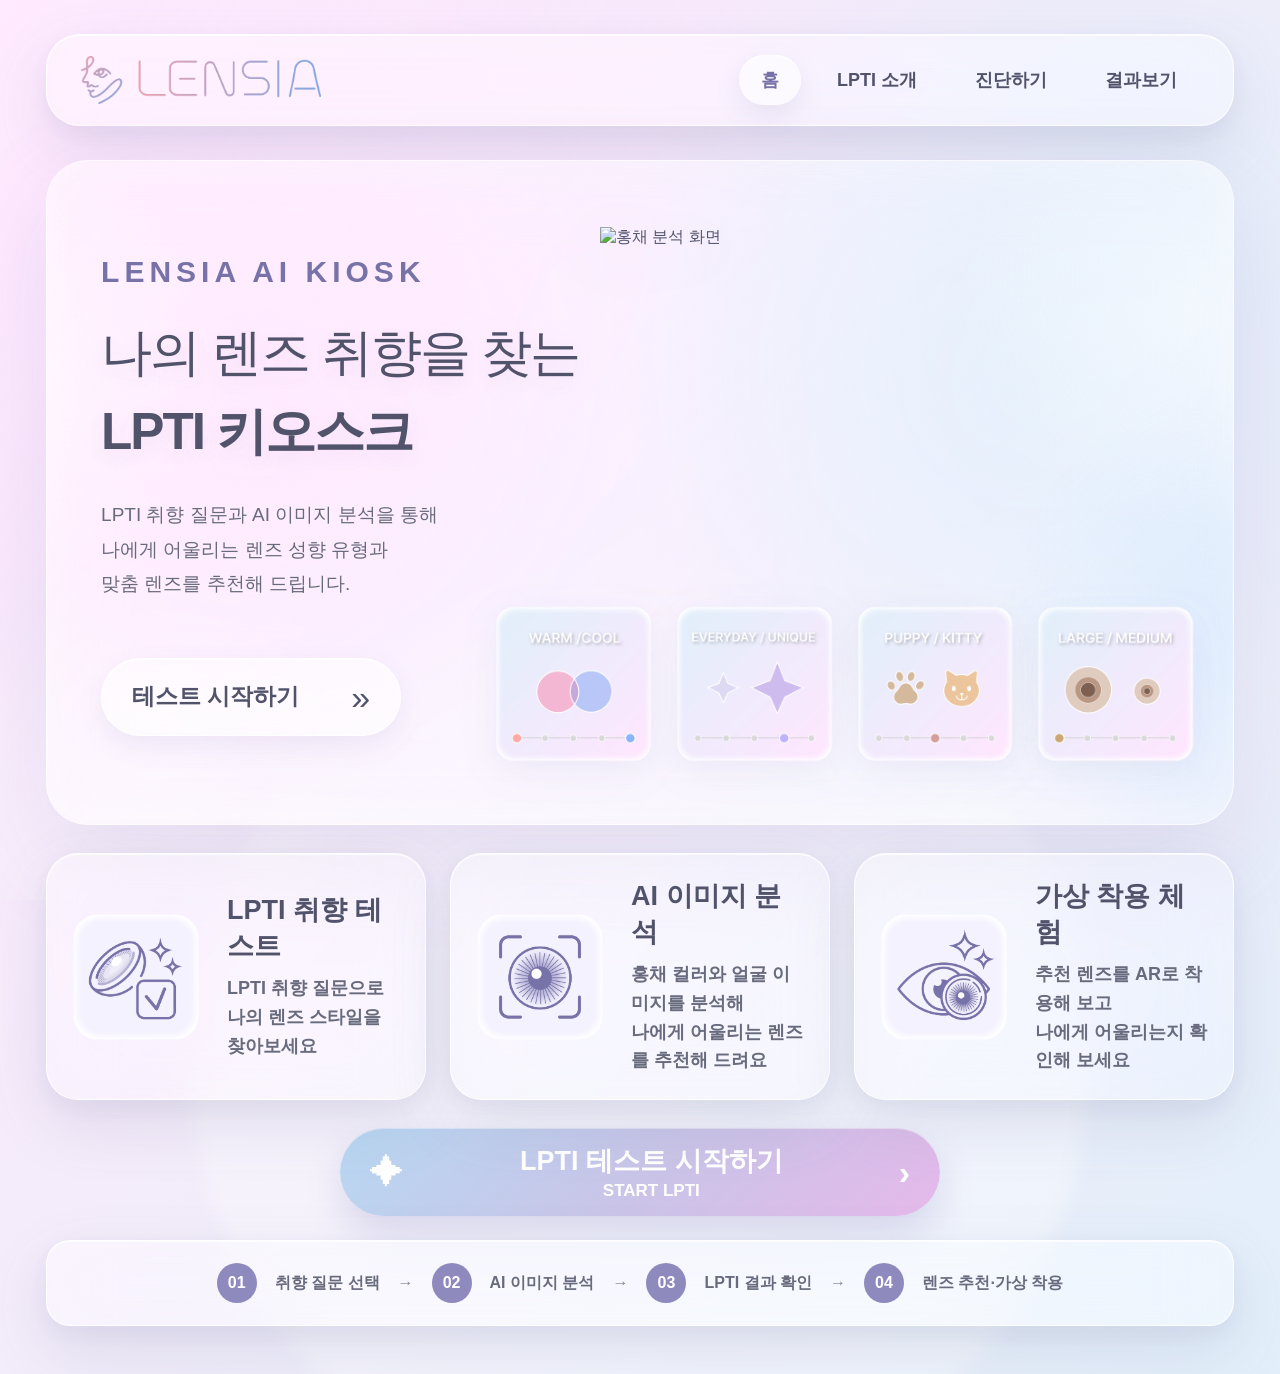
==== index.html @ 8a30dcac "Add Intro CSS" ====
<!doctype html>
<html lang="ko">
<head>
  <meta charset="UTF-8" />
  <meta name="viewport" content="width=device-width, initial-scale=1.0" />
  <meta name="description" content="나의 렌즈 취향을 찾는 LPTI 키오스크" />
  <title>LENSIA | LPTI Kiosk</title>

  <link rel="stylesheet" href="./css/style.css" />
  <link rel="stylesheet" href="./css/intro.css">
  <link rel="stylesheet" href="./css/iris.css" />
  <link rel="stylesheet" href="./css/result.css" />

</head>
<body>
  <div class="page-shell">
    <header class="topbar glass-card">
      <button class="brand" data-page="home" aria-label="홈으로 이동">
        <img
          src="assets/lensia-logo.png"
          alt="LENSIA"
          class="brand-logo"
        />
      </button>

      <nav class="nav" aria-label="주요 메뉴">
        <button class="nav-link active" data-page="home">홈</button>
        <button class="nav-link" type="button" data-intro="main">LPTI 소개</button>
        <button class="nav-link" data-page="quiz">진단하기</button>
        <button class="nav-link" data-page="result">결과보기</button>
      </nav>

    </header>

    <main>
    <section id="home-page" class="page active-page">
      <section class="home-hero">
        <div class="hero-copy">
          <p class="hero-kicker">LENSIA AI KIOSK</p>
          <h1 class="hero-title">
            <span class="hero-title-line">나의 렌즈 취향을 찾는</span>
            <span class="hero-title-line hero-title-lpti">LPTI 키오스크</span>
          </h1>
          <p class="hero-desc">
            <span class="hero-desc-desktop">
              LPTI 취향 질문과 AI 이미지 분석을 통해
            </span>
            <span class="hero-desc-desktop">
              나에게 어울리는 렌즈 성향 유형과
            </span>
            <span class="hero-desc-desktop">
              맞춤 렌즈를 추천해 드립니다.
            </span>

            <span class="hero-desc-mobile">
              LPTI 취향 질문과 AI 이미지 분석을 통해 나에게 어울리는
            </span>
            <span class="hero-desc-mobile">
              렌즈 성향 유형과 맞춤 렌즈를 추천드립니다.
            </span>
          </p>

          <button class="hero-cta" data-page="quiz" type="button">
            <span>테스트 시작하기</span>
            <b>»</b>
          </button>
        </div>

        <div class="hero-visual-collage">
  <img
    src="assets/analysis-panel.png"
    alt="홍채 분석 화면"
    class="visual analysis-image"
  />

  <div class="result-card-row">
  <button class="result-card-button" type="button" data-intro="wc">
    <img
      src="assets/card-wc.png"
      class="result-card"
      alt="Warm Cool 유형"
    />
  </button>

  <button class="result-card-button" type="button" data-intro="eu">
    <img
      src="assets/card-eu.png"
      class="result-card"
      alt="Everyday Unique 유형"
    />
  </button>

  <button class="result-card-button" type="button" data-intro="pk">
    <img
      src="assets/card-pk.png"
      class="result-card"
      alt="Puppy Kitty 유형"
    />
  </button>

  <button
    class="result-card-button"
    type="button"
    data-intro="lm"
    aria-label="Large Medium 소개 보기"
  >
    <img
      src="assets/card-lm.png"
      class="result-card"
      alt="Large Medium 유형"
    />
  </button>
</div>

</div>
      </section>

        <section id="intro" class="feature-grid">
          <article class="feature-card glass-card">
            <div class="feature-image-box">
              <img
                src="assets/feature-test.png"
                alt="LPTI 취향 테스트"
                class="feature-image"
              />
            </div>

            <div>
              <h2>LPTI 취향 테스트</h2>
              <p>
                LPTI 취향 질문으로<br />
                나의 렌즈 스타일을 찾아보세요
              </p>
            </div>
          </article>
          
          <article class="feature-card glass-card">
            <div class="feature-image-box">
              <img
                src="assets/feature-analysis.png"
                alt="AI 이미지 분석"
                class="feature-image"
              />
            </div>

            <div>
              <h2>AI 이미지 분석</h2>
              <p>
                홍채 컬러와 얼굴 이미지를 분석해<br />
                나에게 어울리는 렌즈를 추천해 드려요
              </p>
            </div>
          </article>

          <article class="feature-card glass-card">
            <div class="feature-image-box">
              <img
                src="assets/feature-ar.png"
                alt="가상 착용 체험"
                class="feature-image"
              />
            </div>

            <div>
              <h2>가상 착용 체험</h2>
              <p>
                추천 렌즈를 AR로 착용해 보고<br />
                나에게 어울리는지 확인해 보세요
              </p>
            </div>
          </article>
        </section>

        <button class="cta" data-page="quiz">
          <span>✦</span>
          <div>
            <strong>LPTI 테스트 시작하기</strong>
            <small>START LPTI</small>
          </div>
          <b>›</b>
        </button>

        <section id="guide" class="guide-card glass-card">
          <span>01</span><p>취향 질문 선택</p><b>→</b>
          <span>02</span><p>AI 이미지 분석</p><b>→</b>
          <span>03</span><p>LPTI 결과 확인</p><b>→</b>
          <span>04</span><p>렌즈 추천·가상 착용</p>
        </section>
      </section>

      <section id="intro-page" class="page">
        <div id="intro-root"></div>
      </section>

      <section id="quiz-page" class="page">
        <section class="quiz-shell glass-card">
          <div class="quiz-header">
            <div>
              <p class="eyebrow">LPTI TEST</p>
              <h1>당신의 렌즈 취향을 알려주세요</h1>
            </div>
            <button class="ghost-button" data-page="home">처음으로</button>
          </div>

          <div class="progress-wrap">
            <div class="progress-meta"><span id="progress-label">01 / 04</span><b id="progress-percent">25%</b></div>
            <div class="progress-track"><span id="progress-bar"></span></div>
          </div>

          <div id="question-card" class="question-card">
            <p class="question-kicker">QUESTION 01</p>
            <h2 id="question-title"></h2>
            <p id="question-description" class="question-description"></p>
            <div id="answer-grid" class="answer-grid"></div>
          </div>

          <div class="quiz-actions">
            <button id="prev-question" class="secondary-button" type="button">이전</button>
            <button id="next-question" class="primary-button" type="button" disabled>다음</button>
          </div>
        </section>
      </section>

      <!-- =====================================================
          홍채 이미지 분석 페이지
          LPTI 설문 완료 후 표시되는 진단하기 두 번째 단계
      ===================================================== -->
      <section id="iris-page" class="page">
        <section class="iris-analysis-shell glass-card">

          <div class="iris-analysis-header">
            <div>
              <p class="iris-eyebrow">IRIS ANALYSIS</p>
              <h1>홍채 이미지 분석</h1>
              <p class="iris-header-description">
                눈 이미지 분석을 통해 홍채 컬러와 눈동자 비율을 확인하고<br />
                나에게 더욱 잘 어울리는 렌즈를 추천해 드려요.
              </p>
            </div>

            <button
              type="button"
              class="iris-home-button ghost-button"
              data-page="home"
            >
              처음으로
            </button>
          </div>

          <div class="iris-analysis-content">

            <!-- 왼쪽: 업로드 방법 -->
            <section class="iris-control-panel">
              <div class="iris-step-heading">
                <span class="iris-step-number">01</span>

                <div>
                  <h2>눈 이미지를 준비해 주세요</h2>
                  <p>
                    정면에서 촬영한 선명한 눈 사진을 사용하면<br />
                    더욱 정확한 분석 결과를 확인할 수 있어요.
                  </p>
                </div>
              </div>

              <div class="iris-button-group">
                <button
                  id="iris-camera-button"
                  class="iris-main-button iris-camera-button"
                  type="button"
                >
                  <span class="iris-button-icon">⌁</span>

                  <span class="iris-button-copy">
                    <strong>카메라로 촬영하기</strong>
                    <small>기기의 카메라로 눈 사진을 촬영해요</small>
                  </span>

                  <span class="iris-button-arrow">›</span>
                </button>

                <button
                  id="iris-upload-button"
                  class="iris-main-button iris-upload-button"
                  type="button"
                >
                  <span class="iris-button-icon">⇧</span>

                  <span class="iris-button-copy">
                    <strong>이미지 업로드하기</strong>
                    <small>저장된 눈 사진을 불러와요</small>
                  </span>

                  <span class="iris-button-arrow">›</span>
                </button>
              </div>

              <!-- 일반 이미지 업로드 -->
              <input
                id="iris-file-input"
                type="file"
                accept="image/*"
                hidden
              />

              <!-- 카메라 촬영용 -->
              <input
                id="iris-camera-input"
                type="file"
                accept="image/*"
                capture="environment"
                hidden
              />

              <div class="iris-file-status" aria-live="polite">
                <span id="iris-file-status-icon">○</span>
                <p id="iris-file-status-text">
                  아직 선택된 이미지가 없어요.
                </p>
              </div>

              <div class="iris-control-actions">
                <button
                  id="iris-analyze-button"
                  class="iris-analyze-button"
                  type="button"
                  disabled
                >
                  <span id="iris-analyze-button-text">홍채 이미지 분석하기</span>
                  <b>›</b>
                </button>

                <button
                  id="iris-skip-button"
                  class="iris-skip-button"
                  type="button"
                >
                  홍채 분석 없이 결과보기
                </button>
              </div>
            </section>

            <!-- 오른쪽: 미리보기 -->
            <section class="iris-preview-panel">
              <div class="iris-preview-heading">
                <div>
                  <span>✦</span>
                  <strong>미리보기</strong>
                </div>

                <button
                  id="iris-remove-button"
                  class="iris-remove-button"
                  type="button"
                  hidden
                >
                  이미지 삭제
                </button>
              </div>

              <div id="iris-preview-box" class="iris-preview-box">
                <img
                  id="iris-preview-image"
                  class="iris-preview-image"
                  alt="선택한 눈 이미지 미리보기"
                  hidden
                />

                <div
                  id="iris-preview-placeholder"
                  class="iris-preview-placeholder"
                >
                  <div class="iris-placeholder-eye">
                    <span class="iris-placeholder-pupil"></span>
                  </div>

                  <strong>눈 이미지 미리보기</strong>
                  <p>
                    카메라로 촬영하거나<br />
                    이미지를 업로드해 주세요.
                  </p>
                </div>

                <div class="iris-scan-corner iris-scan-corner-top-left"></div>
                <div class="iris-scan-corner iris-scan-corner-top-right"></div>
                <div class="iris-scan-corner iris-scan-corner-bottom-left"></div>
                <div class="iris-scan-corner iris-scan-corner-bottom-right"></div>

                <div
                  id="iris-analysis-loading"
                  class="iris-analysis-loading"
                  hidden
                >
                  <span class="iris-loading-circle"></span>
                  <strong>홍채 이미지를 분석하고 있어요</strong>
                  <p>잠시만 기다려 주세요.</p>
                </div>
              </div>

              <p class="iris-preview-note">
                눈을 정면으로 바라보고 홍채가 선명하게 보이는 이미지를 사용해 주세요.
              </p>
            </section>
          </div>

          <!-- 아래 촬영 가이드 -->
          <section class="iris-guide-list">
            <article class="iris-guide-item">
              <span class="iris-guide-icon">☼</span>

              <div>
                <strong>밝은 곳에서 촬영해 주세요</strong>
                <p>눈동자 색이 선명하게 보이는 환경이 좋아요.</p>
              </div>
            </article>

            <article class="iris-guide-item">
              <span class="iris-guide-icon">◉</span>

              <div>
                <strong>눈동자를 정면에 맞춰 주세요</strong>
                <p>카메라를 바라보고 눈을 자연스럽게 떠 주세요.</p>
              </div>
            </article>

            <article class="iris-guide-item">
              <span class="iris-guide-icon">✦</span>

              <div>
                <strong>필터 없는 이미지를 사용해 주세요</strong>
                <p>뷰티 필터와 컬러 보정은 분석 결과에 영향을 줄 수 있어요.</p>
              </div>
            </article>
          </section>

        </section>
      </section>
      <!-- 기존 index.html의
          <section id="result-page" class="page"> ... </section>
          전체를 아래 코드로 교체하세요. -->

      <section id="result-page" class="page">
        <section class="result-dashboard">
          <div class="result-upper">
            <!-- 왼쪽: 홍채 분석 결과 -->
            <aside class="result-iris-card glass-card">
              <div class="result-section-title">
                <h2>홍채 컬러 분석 결과</h2>
                <span>✧ AI</span>
              </div>

              <div id="result-iris-preview" class="result-iris-preview is-empty">
                <img
                  id="result-iris-image"
                  class="result-iris-image"
                  alt="분석된 홍채 이미지"
                  hidden
                />

                <div id="result-iris-placeholder" class="result-iris-placeholder">
                  <span class="result-placeholder-icon">◉</span>
                  <strong>홍채 이미지가 아직 없어요</strong>
                  <p>사진 촬영 혹은 이미지 첨부하기</p>
                  <button type="button" class="result-placeholder-button" data-page="iris">
                    홍채 분석하러 가기
                  </button>
                </div>

                <div class="result-iris-ring" aria-hidden="true">
                  <span style="--ring:#5a3010"></span>
                  <span style="--ring:#836853"></span>
                  <span style="--ring:#c9894a"></span>
                  <span style="--ring:#7b4c29"></span>
                  <b>분석 대기</b>
                </div>
              </div>

              <div class="result-color-chips">
                <span style="--chip:#c9a2a4"><small>SKIN</small><b>C9A2A4</b></span>
                <span style="--chip:#3c282b"><small>IRIS</small><b>3C282B</b></span>
                <span style="--chip:#8b5e3c"><small>LENS</small><b>8B5E3C</b></span>
                <span style="--chip:#3c282b"><small>TONE</small><b>3C282B</b></span>
              </div>

              <dl class="result-analysis-list">
                <div><dt>피부</dt><dd>#C9A2A4 / warm-light</dd></div>
                <div><dt>홍채</dt><dd>#3C282B / dark-warm</dd></div>
                <div><dt>눈·얼굴 비율</dt><dd>19.90%</dd></div>
                <div><dt>피부 HSV</dt><dd>H 356, S 0.1922, V 0.7882</dd></div>
                <div><dt>홍채 HSV</dt><dd>H 352, S 0.3373, V 0.2314</dd></div>
              </dl>

              <p id="iris-result-status" class="result-analysis-note">
                · 홍채 이미지 미분석 — LPTI 취향 기반 결과
              </p>
            </aside>

            <!-- 오른쪽: LPTI + 추천 제품 -->
            <section class="result-main-column">
              <section class="result-lpti-card glass-card">
                <h2>나의 LPTI</h2>

                <div class="result-lpti-content">
                  <div class="result-character-placeholder" aria-label="유형 캐릭터 이미지 자리">
                    <span>CHARACTER</span>
                    <small>이미지 추후 추가</small>
                  </div>

                  <article class="result-type-summary">
                    <div class="result-type-badges">
                      <span>BEST MATCH</span>
                      <b id="match-score">92%</b>
                    </div>

                    <strong id="type-code">WEP-M</strong>
                    <small id="type-full">Warm Everyday Puppy Medium</small>
                    <h3 id="type-name">내추럴 코코아 타입</h3>

                    <div id="result-palette" class="result-palette">
                      <i style="--palette:#ff9cab"></i>
                      <i style="--palette:#ffc69e"></i>
                      <i style="--palette:#ffe290"></i>
                      <i style="--palette:#abe686"></i>
                    </div>
                  </article>

                  <div class="result-axis-panel">
                    <div class="result-axis-row">
                      <b>Warm</b>
                      <div class="result-axis warm"><span id="axis-wc"></span></div>
                      <b>Cool</b>
                    </div>
                    <div class="result-axis-row">
                      <b>Everyday</b>
                      <div class="result-axis everyday"><span id="axis-eu"></span></div>
                      <b>Unique</b>
                    </div>
                    <div class="result-axis-row">
                      <b>Puppy</b>
                      <div class="result-axis puppy"><span id="axis-pk"></span></div>
                      <b>Kitty</b>
                    </div>
                    <div class="result-axis-row">
                      <b>Large</b>
                      <div class="result-axis size"><span id="axis-lm"></span></div>
                      <b>Medium</b>
                    </div>
                  </div>
                </div>
              </section>

              <section class="result-products" aria-labelledby="recommend-title">
                <div class="result-recommend-heading">
                  <h2 id="recommend-title">추천 렌즈</h2>
                  <p id="type-description">
                    부담 없는 확대감과 따뜻한 컬러가 어우러진 데일리 렌즈가 잘 어울려요.
                  </p>
                </div>

                <div id="result-product-grid" class="result-product-grid">
                  <article class="result-product-card" data-lens-id="lens-01">
                    <span class="result-best-label">BEST</span>
                    <div class="result-product-image-placeholder">
                      <span>LENS IMAGE</span>
                    </div>
                    <h3>젬아워 디오네 소프트 브라운</h3>
                    <p>따뜻한 인상을 살리는 자연스럽고 맑은 브라운</p>
                    <div class="result-product-meta">
                      <span>14.2mm</span><span>KRW 25,000</span>
                    </div>
                    <div class="result-product-actions">
                      <button class="result-try-button" type="button" data-lens-name="디오네 소프트 브라운">
                        ✦ 가상 착용
                      </button>
                      <button class="result-detail-button" type="button">상세 보기</button>
                    </div>
                  </article>

                  <article class="result-product-card" data-lens-id="lens-02">
                    <div class="result-product-image-placeholder">
                      <span>LENS IMAGE</span>
                    </div>
                    <h3>마이피프 피픈 브리니 베이지</h3>
                    <p>반짝이는 글리터와 부드러운 베이지 컬러의 조화</p>
                    <div class="result-product-meta">
                      <span>14.0mm</span><span>KRW 28,000</span>
                    </div>
                    <div class="result-product-actions">
                      <button class="result-try-button" type="button" data-lens-name="피픈 브리니 베이지">
                        ✦ 가상 착용
                      </button>
                      <button class="result-detail-button" type="button">상세 보기</button>
                    </div>
                  </article>

                  <article class="result-product-card" data-lens-id="lens-03">
                    <div class="result-product-image-placeholder">
                      <span>LENS IMAGE</span>
                    </div>
                    <h3>츄렌즈 밀크앤티 크림모카</h3>
                    <p>데일리로 착용하기 좋은 차분한 밀크 브라운</p>
                    <div class="result-product-meta">
                      <span>13.8mm</span><span>KRW 22,000</span>
                    </div>
                    <div class="result-product-actions">
                      <button class="result-try-button" type="button" data-lens-name="밀크앤티 크림모카">
                        ✦ 가상 착용
                      </button>
                      <button class="result-detail-button" type="button">상세 보기</button>
                    </div>
                  </article>
                </div>
              </section>
            </section>
          </div>

          <!-- 가상 착용 -->
          <section class="result-tryon-card glass-card">
            <div class="result-tryon-heading">
              <div>
                <p>VIRTUAL TRY-ON</p>
                <div class="result-tryon-title-line">
                  <h2>가상 착용</h2>
                  <span>추천 렌즈의 가상 착용 버튼을 누르면 결과가 여기에 표시됩니다.</span>
                </div>
              </div>
            </div>

            <div class="result-tryon-layout">
              <section class="result-tryon-control">
                <div class="result-tryon-step">
                  <span>01</span>
                  <div>
                    <h3>눈 이미지를 준비해 주세요</h3>
                    <p>정면에서 촬영한 선명한 사진을 사용하면 더욱 정확한 분석 결과를 확인할 수 있어요.</p>
                  </div>
                </div>

                <button id="tryon-camera-button" class="result-upload-option" type="button">
                  <span>▣</span>
                  <div><strong>카메라로 촬영하기</strong><small>기기의 카메라로 눈 사진을 촬영해요</small></div>
                  <b>›</b>
                </button>

                <button id="tryon-upload-button" class="result-upload-option upload" type="button">
                  <span>▧</span>
                  <div><strong>이미지 업로드하기</strong><small>저장된 눈 사진을 불러와요</small></div>
                  <b>›</b>
                </button>

                <input id="tryon-camera-input" type="file" accept="image/*" capture="user" hidden />
                <input id="tryon-file-input" type="file" accept="image/*" hidden />

                <p id="tryon-file-status" class="result-file-status">○ 아직 선택된 이미지가 없어요.</p>

                <button id="tryon-analyze-button" class="result-tryon-analyze" type="button" disabled>
                  홍채 이미지 분석하기 <b>›</b>
                </button>
              </section>

              <section class="result-tryon-preview-wrap">
                <div class="result-tryon-preview">
                  <span class="result-preview-label">기존 사진</span>
                  <img id="tryon-original-image" alt="가상 착용 원본 이미지" hidden />
                  <p id="tryon-original-placeholder">카메라로 촬영하거나<br />이미지를 업로드해 주세요.</p>
                </div>

                <span class="result-tryon-arrow">›</span>

                <div class="result-tryon-preview">
                  <span class="result-preview-label active">가상 착용 결과</span>
                  <img id="tryon-result-image" alt="가상 착용 결과 이미지" hidden />
                  <p id="tryon-result-placeholder">가상 착용을 원하는 제품을<br />선택해 주세요.</p>
                </div>
              </section>
            </div>
          </section>

          <div class="result-bottom-actions">
            <button id="restart-test" class="result-retest-button" type="button">
              ✦ 다른 스타일 테스트하기
            </button>
            <button id="save-result-image" class="result-save-button" type="button">
              <strong>결과 저장</strong>
              <small>이미지로 저장하기</small>
            </button>
          </div>
        </section>
      </section>

    </main>
  </div>

  <div id="toast" class="toast" role="status" aria-live="polite"></div>
  <script src="./js/script.js"></script>
  <script src="./js/iris.js"></script>
  <script src="./js/result.js"></script>
</body>
</html>
---- css/style.css ----
/*
  LENSIA 공통 / 홈 / 소개 / 테스트 스타일
  기존 CSS에서 결과 페이지 전용 선택자만 result.css로 분리했습니다.
*/

:root {--ink: #2f2d31;
  --muted: #69666e;
  --primary: #8f8df7;
  --primary-deep: #7776e8;
  --primary-soft: #d9dcff;
  --card: rgba(255, 255, 255, 0.84);
  --line: rgba(132, 128, 170, 0.18);
  --shadow: 0 18px 42px rgba(89, 78, 117, 0.14), 0 5px 12px rgba(89, 78, 117, 0.08);}

@font-face {
font-family: "Pretendard";
  src: url("https://cdn.jsdelivr.net/gh/projectnoonnu/pretendard@1.0/Pretendard-Regular.woff2")
    format("woff2");
  font-weight: 100;
  font-style: Normal;
  font-display: swap;
}

/* 나머지 200~900 동일 */

* {box-sizing: border-box;}

html {scroll-behavior: smooth;}

body {margin: 0;
  min-height: 100vh;
  color: var(--ink);
  font-family:
    "Pretendard",
    -apple-system,
    BlinkMacSystemFont,
    "Segoe UI",
    sans-serif;

  background: linear-gradient(
    135deg,
    #FFE6FF 0%,
    #E2EFFA 100%
  );}

button {font: inherit;}

button:focus-visible {outline: 4px solid rgba(121, 119, 232, 0.24);
  outline-offset: 3px;}

.page-shell {position: relative;
  min-height: 100vh;
  overflow: hidden;
  padding: 34px 3.6vw 48px;}

.page-shell::after {content: "";
  position: fixed;
  z-index: -1;
  width: 920px;
  height: 920px;
  left: 50%;
  bottom: -610px;
  transform: translateX(-50%);
  border-radius: 50%;
  background: rgba(255, 255, 255, 0.44);}

.glass-card {background: var(--card);
  border: 1px solid rgba(255, 255, 255, 0.86);
  box-shadow: var(--shadow);
  backdrop-filter: blur(18px);
  -webkit-backdrop-filter: blur(18px);}

.topbar {height: 100px;
  max-width: 1740px;
  margin: 0 auto 28px;
  padding: 0 46px;
  border-radius: 28px;
  display: flex;
  align-items: center;
  justify-content: space-between;}

.brand {border:0;
  background:none;
  display:flex;
  align-items:center;
  padding:0;
  cursor:pointer;}

.brand-logo {display:block;
  width:320px;
  height:auto;
  object-fit:contain;}

.brand-symbol {font-size: 44px;
  transform: rotate(-18deg);}

.brand-name {font-size: 40px;
  font-weight: 600;
  letter-spacing: 0.5px;}

.nav {display: flex;
  align-items: center;
  gap: 44px;}

.nav-link {border: 0;
  background: transparent;
  color: #444444;
  font-size: 22px;
  font-weight: 700;
  padding: 14px 18px;
  border-radius: 24px;
  cursor: pointer;
  transition: 0.22s ease;}

.nav-link:hover {color: var(--primary-deep);
  transform: translateY(-1px);}

.nav-link.active {color: var(--primary-deep);
  background: rgba(255, 255, 255, 0.7);
  box-shadow: 0 8px 20px rgba(116, 111, 179, 0.14);}

.mobile-menu {display: none;
  border: 0;
  background: none;
  font-size: 28px;}

main {max-width: 1740px;
  margin: 0 auto;}

.page {display: none;}

.active-page {display: block;
  animation: fade 0.35s ease;}

@keyframes fade {
from {
    opacity: 0.15;
    transform: translateY(10px);
  }

  to {
    opacity: 1;
    transform: none;
  }
}

.hero {position: relative;
  height: 410px;
  overflow: hidden;
  border-radius: 36px;
  padding: 56px 96px;
  background: linear-gradient(112deg, #E2EFFA,#FFE6FF);}

.hero::after {content: "";
  position: absolute;
  right: 28%;
  bottom: -160px;
  width: 420px;
  height: 420px;
  border-radius: 50%;
  border: 2px solid rgba(255, 255, 255, 0.34);}

.hero-copy {position: relative;
  z-index: 3;}

/* 홈 오른쪽 분석 이미지 묶음 */

.hero-visual-collage {position: relative;
  width: 100%;
  max-width: 640px;
  height: 500px;
  margin: 0px auto;}

/* 분석 패널 */

.hero-visual-collage .analysis-image {position: absolute;
  width: 110%;
  height: auto;
  top: -110px;
  transform: translateX(-14%);
  object-fit: contain;
  filter: drop-shadow(0 14px 28px rgba(75, 84, 140, 0.1));}

/* 카드 네 장 전체 묶음 */

.result-card-row {position: absolute;
  width: 140%;
  gap: 0px;
  left: 40%;
  bottom: -95px;
  transform: translateX(-50%);

  display: grid;
  grid-template-columns: repeat(4, 1fr);
  align-items: end;
  gap: 16px;}

/* 카드 각각 */

.result-card-row .result-card {position: static;
  display: block;
  width: 100%;
  height: auto;
  object-fit: contain;
  filter: drop-shadow(0 10px 18px rgba(75, 84, 140, 0.08));}

.eyebrow {margin: 0 0 12px;
  color: #7776ca;
  font-size: 14px;
  font-weight: 800;
  letter-spacing: 2.7px;}

.hero h1 {margin: 0 0 24px;
  color: white;
  font-size: clamp(50px, 4.1vw, 72px);
  line-height: 1.18;
  font-weight: 800;
  text-shadow: 0 7px 16px rgba(75, 68, 126, 0.24);}

.hero-description {margin: 0;
  color: white;
  font-size: 24px;
  line-height: 1.55;
  font-weight: 600;
  text-shadow: 0 4px 12px rgba(75, 68, 126, 0.18);}

.device-stage {position: absolute;
  right: 70px;
  bottom: -34px;
  width: 520px;
  height: 390px;
  z-index: 2;}

.device {position: absolute;
  width: 220px;
  height: 360px;
  padding: 28px 18px 18px;
  border: 9px solid #34323b;
  border-radius: 30px;
  background: #fafafe;
  box-shadow: 0 24px 35px rgba(47, 42, 78, 0.24);
  text-align: center;}

.device-left {left: 30px;
  top: 18px;
  transform: rotate(8deg);}

.device-right {right: 18px;
  top: 55px;
  transform: rotate(12deg);}

.device-notch {position: absolute;
  width: 70px;
  height: 13px;
  left: 50%;
  top: 7px;
  transform: translateX(-50%);
  background: #28262e;
  border-radius: 10px;}

.device small {display: block;
  font-size: 10px;
  margin-bottom: 10px;}

.device strong {display: block;
  font-size: 13px;
  color: #6b69c5;}

.avatar {width: 105px;
  height: 105px;
  margin: 14px auto;
  border-radius: 50%;
  background: linear-gradient(145deg, #fae4dd, #e8e8ff);
  display: grid;
  place-items: center;
  font-size: 68px;
  overflow: hidden;}

.avatar.large {width: 126px;
  height: 140px;
  border-radius: 26px;}

.mini-tags {display: flex;
  justify-content: center;
  gap: 4px;}

.mini-tags i {font-style: normal;
  font-size: 7px;
  background: #f7ecdc;
  padding: 4px;
  border-radius: 8px;}

.mini-lenses {display: flex;
  justify-content: center;
  gap: 8px;
  margin-top: 16px;}

.mini-lenses span {width: 30px;
  height: 30px;
  border-radius: 50%;
  background: radial-gradient(circle, #fff 18%, #e1c390 28%, #9e6939 55%, #f9ead7 60%);
  box-shadow: inset 0 0 0 1px rgba(74, 55, 40, 0.18);}

.mini-slider {width: 100%;
  height: 7px;
  margin: 9px 0;
  border-radius: 8px;
  background: linear-gradient(90deg, #f5d6cd, #c0b7fc);}

.feature-grid {display: grid;
  grid-template-columns: repeat(3, 1fr);
  gap: 26px;
  margin-top: 28px;}

.feature-card {min-height: 205px;
  border-radius: 28px;
  padding: 30px;
  display: flex;
  align-items: center;
  gap: 26px;}

.feature-icon {width: 130px;
  height: 130px;
  flex: 0 0 auto;
  border-radius: 32px;
  display: grid;
  place-items: center;
  font-size: 55px;
  font-weight: 800;
  color: #7673dd;
  background: linear-gradient(145deg, #f1ecff, #fff);
  box-shadow: inset 0 0 0 1px rgba(136, 130, 215, 0.08);}

.quiz-icon {font-size: 66px;
  color: #7876d8;}

.iris-icon {border-radius: 50%;
  color: #6c3f22;
  background: radial-gradient(circle, #101010 0 12%, #6b3e22 14% 35%, #c99a63 38% 48%, #f5eadc 50% 58%, #eae8ff 60%);}

.ar-icon {font-size: 34px;
  background: linear-gradient(145deg, #e0f7f2, #efeaff);}

.feature-card h2 {margin: 0 0 10px;
  font-size: 27px;}

.feature-card p {margin: 0;
  color: #4e4a52;
  font-size: 18px;
  line-height: 1.6;
  font-weight: 600;}

.cta {width: 600px;
  min-height: 98px;
  margin: 28px auto 0;
  padding: 14px 30px;
  border: 0;
  border-radius: 32px;
  display: flex;
  align-items: center;
  justify-content: space-between;
  color: white;
  cursor: pointer;
  background: linear-gradient(135deg, #B8D8F2,#E5B9EA);
  box-shadow: 0 18px 28px rgba(94, 84, 187, 0.25);
  transition: 0.22s ease;}

.cta:hover {transform: translateY(-3px);
  box-shadow: 0 22px 35px rgba(94, 84, 187, 0.3);}

.cta>span,


.cta>b {font-size: 34px;}

.cta div {display: flex;
  flex-direction: column;
  align-items: center;}

.cta strong {font-size: 27px;}

.cta small {margin-top: 2px;
  font-size: 17px;
  font-weight: 700;}

.guide-card {margin-top: 24px;
  padding: 22px 30px;
  border-radius: 24px;
  display: flex;
  align-items: center;
  justify-content: center;
  gap: 18px;
  color: #5b5762;}

.guide-card span {width: 40px;
  height: 40px;
  border-radius: 50%;
  display: grid;
  place-items: center;
  color: white;
  background: #9896ef;
  font-weight: 800;}

.guide-card p {margin: 0;
  font-weight: 700;}

.guide-card b {color: #aaa4b1;}

.quiz-shell {min-height: 700px;
  padding: 48px 56px;
  border-radius: 36px;}

.quiz-header {display: flex;
  justify-content: space-between;
  align-items: center;}

.quiz-header h1 {margin: 0;
  font-size: 38px;}

.ghost-button,


.secondary-button,


.primary-button {border-radius: 50px;
  padding: 14px 24px;
  font-weight: 800;
  cursor: pointer;}

.ghost-button,


.secondary-button {border: 1px solid var(--line);
  background: rgba(255, 255, 255, 0.74);
  color: #5d5964;}

.primary-button {border: 0;
  background: linear-gradient(135deg, #B8D8F2,#E5B9EA);
  color: white;
  min-width: 130px;}

.primary-button:disabled {opacity: 0.42;
  cursor: not-allowed;}

.progress-wrap {max-width: 920px;
  margin: 40px auto 28px;}

.progress-meta {display: flex;
  justify-content: space-between;
  margin-bottom: 10px;
  font-weight: 800;
  color: #6f6c78;}

.progress-track {height: 12px;
  border-radius: 999px;
  background: #ececf8;
  overflow: hidden;}

.progress-track span {display: block;
  width: 25%;
  height: 100%;
  border-radius: inherit;
  background: linear-gradient(90deg, #B8D8F2,#E5B9EA);
  transition: width 0.25s ease;}

.question-card {max-width: 1080px;
  min-height: 440px;
  margin: 0 auto;
  padding: 46px;
  border-radius: 30px;
  background: rgba(255, 255, 255, 0.7);
  border: 1px solid rgba(255, 255, 255, 0.8);
  box-shadow: inset 0 0 0 1px rgba(132, 128, 170, 0.08);
  text-align: center;}

.question-kicker {margin: 0 0 10px;
  color: var(--primary-deep);
  font-weight: 800;
  letter-spacing: 2px;}

.question-card h2 {margin: 0;
  font-size: 34px;}

.question-description {margin: 12px 0 30px;
  color: var(--muted);
  font-size: 18px;}

.answer-grid {display: grid;
  grid-template-columns: repeat(2, 1fr);
  gap: 24px;}

.answer-card {border: 2px solid transparent;
  background: white;
  border-radius: 24px;
  padding: 30px;
  cursor: pointer;
  text-align: left;
  box-shadow: 0 10px 24px rgba(77, 69, 98, 0.08);
  transition: 0.22s ease;}

.answer-card:hover {transform: translateY(-3px);
  border-color: #d7d8fb;}

.answer-card.selected {border-color: #9292ef;
  background: #f5f5ff;
  box-shadow: 0 14px 28px rgba(107, 102, 182, 0.16);}

.answer-card span {display: inline-grid;
  place-items: center;
  width: 54px;
  height: 54px;
  border-radius: 18px;
  margin-bottom: 18px;
  font-size: 25px;
  background: #efefff;}

.answer-card strong {display: block;
  font-size: 24px;
  margin-bottom: 8px;}

.answer-card small {color: var(--muted);
  font-size: 16px;
  line-height: 1.5;}

.quiz-actions {max-width: 1080px;
  margin: 26px auto 0;
  display: flex;
  justify-content: space-between;}

/* 데스크톱과 태블릿 사이 중간 폭 보정 */
@media (max-width: 1450px) {
  .home-hero {
    padding: 70px 60px;
    grid-template-columns: minmax(400px, 0.9fr) minmax(500px, 1.1fr);
    gap: 36px;
  }

  .hero-title {
    font-size: 52px;
    line-height: 1.42;
  }

  .hero-desc {
    font-size: 20px;
  }

  .hero-visual-collage {
    max-width: 560px;
    height: 460px;
  }

  .hero-visual-collage .analysis-image {
    width: 100%;
    top: -70px;
    left: 50%;
    transform: translateX(-50%);
  }

  .result-card-row {
    width: 118%;
    left: 50%;
    bottom: -65px;
    transform: translateX(-50%);
    gap: 12px;
  }
}

@media (max-width: 1350px) {
.nav {gap: 16px;}

.nav-link {font-size: 18px;
    padding: 12px;}

.hero {padding-left: 60px;}

.device-stage {right: 25px;
    transform: scale(0.9);
    transform-origin: right bottom;}

.feature-card {padding: 24px;}

.feature-icon {width: 105px;
    height: 105px;}
}

@media (max-width: 1180px) {
  .home-hero {
    padding: 64px 48px;
    grid-template-columns: 1fr;
    gap: 44px;
  }

  .hero-copy {
    max-width: 720px;
  }

  .hero-visual {
    height: 520px;
  }

  .hero-visual-collage {
    max-width: 620px;
    height: 500px;
  }

  .hero-visual-collage .analysis-image {
    width: 100%;
    top: 0;
    left: 50%;
    transform: translateX(-50%);
  }

  .result-card-row {
    width: 105%;
    left: 50%;
    bottom: -30px;
    transform: translateX(-50%);
  }

  .home-feature-row {
    grid-template-columns: 1fr;
  }
}


@media (max-width: 920px) {
.page-shell {padding: 18px;}

.topbar {height: 78px;
    padding: 0 22px;
    border-radius: 22px;}

.brand-symbol {font-size: 30px;}

.brand-name {font-size: 27px;}

.nav {display: none;}

.mobile-menu {display: block;}

.hero {height: 690px;
    padding: 42px 28px;}

.hero h1 {font-size: 46px;}

.hero-description {font-size: 19px;}

.device-stage {right: 50%;
    bottom: -20px;
    transform: translateX(50%) scale(0.84);
    transform-origin: center bottom;}

.feature-grid {grid-template-columns: 1fr;}

.feature-card {min-height: 170px;}

.cta {width: 100%;}

.guide-card {flex-wrap: wrap;}

.quiz-shell {padding: 30px 20px;}

.quiz-header h1 {font-size: 28px;}

.answer-grid {grid-template-columns: 1fr;}
}

@media (max-width: 560px) {
.page-shell {padding: 10px;}

.hero h1 {font-size: 38px;}

.device-stage {transform: translateX(50%) scale(0.68);}

.feature-card {flex-direction: column;
    text-align: center;}

.guide-card b {display: none;}

.question-card {padding: 28px 18px;}

.question-card h2 {font-size: 26px;}

.quiz-header {align-items: flex-start;
    gap: 12px;}
}

/* ================================
   LENSIA Pastel Glass Renewal
   기존 style.css 맨 아래에 추가
================================ */

/* 1. 컬러 시스템 리뉴얼 */

:root {--ink: #302a5f;
  --muted: #746f9e;

  --primary: #a887ff;
  --primary-deep: #7b63d9;
  --primary-soft: #eee7ff;

  --pink: #f5a8d9;
  --lavender: #c7adff;
  --blue: #a9d8ff;

  --card: rgba(255, 255, 255, 0.42);
  --line: rgba(255, 255, 255, 0.74);

  --shadow:
    0 28px 80px rgba(123, 99, 180, 0.18),
    0 8px 24px rgba(118, 91, 160, 0.08),
    inset 0 1px 0 rgba(255, 255, 255, 0.68);}

/* 2. 전체 배경: 핑크-라벤더-블루 유리톤 */

body {color: var(--ink);
  background:
    radial-gradient(circle at 3% 18%, rgba(255, 188, 226, 0.72), transparent 28%),
    radial-gradient(circle at 94% 20%, rgba(174, 217, 255, 0.78), transparent 30%),
    radial-gradient(circle at 50% 92%, rgba(200, 173, 255, 0.48), transparent 42%),
    linear-gradient(135deg, #fff1fb 0%, #f7f2ff 46%, #eaf7ff 100%);}

/* 은은한 배경 광택 */

.page-shell {position: relative;}

.page-shell::before {content: "";
  position: fixed;
  inset: 0;
  z-index: -2;
  pointer-events: none;
  background:
    radial-gradient(circle at 12% 88%, rgba(255, 255, 255, 0.48), transparent 16%),
    radial-gradient(circle at 86% 78%, rgba(255, 255, 255, 0.38), transparent 18%),
    linear-gradient(120deg, rgba(255,255,255,0.18), transparent 45%);}

.page-shell::after {content: "";
  position: fixed;
  z-index: -1;
  width: 900px;
  height: 900px;
  left: 50%;
  bottom: -610px;
  transform: translateX(-50%);
  border-radius: 50%;
  background: rgba(255, 255, 255, 0.35);
  filter: blur(10px);}

/* 3. 공통 글래스 카드 */

.glass-card,


.question-card {background: rgba(255, 255, 255, 0.42);
  border: 1px solid rgba(255, 255, 255, 0.76);
  box-shadow: var(--shadow);
  backdrop-filter: blur(30px) saturate(135%);
  -webkit-backdrop-filter: blur(30px) saturate(135%);}

/* 4. 상단 네비게이션 */

.topbar {height: 92px;
  border-radius: 34px;
  background: rgba(255, 255, 255, 0.38);
  border: 1px solid rgba(255, 255, 255, 0.78);
  box-shadow:
    0 18px 60px rgba(123, 104, 176, 0.15),
    inset 0 0 28px rgba(255, 255, 255, 0.48);}

.nav {gap: 36px;}

.nav-link {color: #444444;
  font-size: 21px;
  font-weight: 800;
  border-radius: 999px;
  padding: 13px 22px;}

.nav-link:hover {color: var(--primary-deep);
  background: rgba(255, 255, 255, 0.34);
  transform: translateY(-1px);}

.nav-link.active {color: #666666;
  background: rgba(255, 255, 255, 0.56);
  box-shadow:
    0 10px 28px rgba(156, 122, 218, 0.18),
    inset 0 0 18px rgba(255, 255, 255, 0.72);}

/* 5. 홈 히어로 영역 */

.hero {height: 440px;
  border-radius: 40px;
  padding: 64px 96px;
  overflow: hidden;
  background:
    radial-gradient(circle at 82% 30%, rgba(177, 215, 255, 0.42), transparent 35%),
    radial-gradient(circle at 28% 38%, rgba(255, 184, 226, 0.35), transparent 35%),
    rgba(255, 255, 255, 0.28);
  border: 1px solid rgba(255, 255, 255, 0.72);
  box-shadow:
    0 32px 90px rgba(136, 110, 186, 0.18),
    inset 0 0 42px rgba(255, 255, 255, 0.45);
  backdrop-filter: blur(32px) saturate(135%);
  -webkit-backdrop-filter: blur(32px) saturate(135%);}

.hero::before {content: "";
  position: absolute;
  right: -120px;
  top: -140px;
  width: 420px;
  height: 420px;
  border-radius: 50%;
  background:
    radial-gradient(circle at 35% 35%, rgba(255,255,255,0.95), rgba(255,255,255,0.22) 28%, rgba(174, 218, 255, 0.28) 52%, transparent 72%);
  filter: blur(1px);
  opacity: 0.85;}

.hero::after {content: "";
  position: absolute;
  right: 30%;
  bottom: -190px;
  width: 460px;
  height: 460px;
  border-radius: 50%;
  border: 1px solid rgba(255, 255, 255, 0.42);
  box-shadow: inset 0 0 40px rgba(255,255,255,0.34);}

.eyebrow {color: #8c83cf;
  font-size: 15px;
  letter-spacing: 4px;
  font-weight: 800;}

.hero h1 {color: #444444;
  font-weight: 900;
  letter-spacing: -1.8px;
  text-shadow:
    0 0 24px rgba(246, 170, 236, 0.42),
    0 8px 20px rgba(113, 91, 171, 0.08);}

.hero-description {color: #444444;
  font-size: 22px;
  font-weight: 700;
  text-shadow: none;}

/* 6. 기존 CSS 도형 기기 부분도 파스텔 키오스크 느낌으로 */

.device-stage {right: 78px;
  bottom: -22px;
  filter: drop-shadow(0 28px 34px rgba(117, 92, 160, 0.16));}

.device {border: 1px solid rgba(255, 255, 255, 0.82);
  border-radius: 34px;
  background:
    linear-gradient(145deg, rgba(255, 238, 249, 0.96), rgba(235, 245, 255, 0.94));
  box-shadow:
    0 28px 44px rgba(96, 81, 138, 0.18),
    inset 0 0 22px rgba(255, 255, 255, 0.9);}

.device-notch {width: 68px;
  height: 68px;
  top: 18px;
  border-radius: 50%;
  background:
    radial-gradient(circle at center, #111 0 18%, #3a3548 20% 38%, #0d0c13 42% 58%, #ffffff 60% 63%, #2a2536 64%);
  box-shadow:
    0 0 0 7px rgba(255, 255, 255, 0.7),
    0 0 22px rgba(186, 142, 232, 0.42);}

.device small {color: #9b85df;
  margin-top: 72px;}

.device strong {color: #8d72df;}

.avatar {background:
    radial-gradient(circle at 50% 45%, rgba(255,255,255,0.96), rgba(223, 199, 255, 0.58) 38%, rgba(173, 216, 255, 0.52) 70%);
  color: rgba(125, 100, 215, 0.58);
  box-shadow: inset 0 0 24px rgba(255,255,255,0.82);}

.mini-lenses span {background:
    radial-gradient(circle, #fff 18%, #ead3ff 25%, #b89bff 42%, #7e62cb 58%, #f9eefc 63%);}

.mini-slider {background: linear-gradient(90deg, #ffafd9, #d4aaff, #a8d9ff);}

/* 7. 홈 하단 기능 카드 */

.feature-grid {gap: 24px;}

.feature-card {min-height: 210px;
  border-radius: 32px;
  background:
    linear-gradient(135deg, rgba(255,255,255,0.42), rgba(255,255,255,0.24));
  transition: 0.22s ease;}

.feature-card:hover {transform: translateY(-4px);
  box-shadow:
    0 30px 80px rgba(130, 100, 190, 0.2),
    inset 0 1px 0 rgba(255, 255, 255, 0.72);}

.feature-icon {color: #8c70ea;
  background:
    linear-gradient(145deg, rgba(255,255,255,0.82), rgba(241, 231, 255, 0.62));
  box-shadow:
    inset 0 0 20px rgba(255, 255, 255, 0.82),
    0 12px 28px rgba(154, 122, 210, 0.12);}

.feature-card h2 {color: #332c66;
  font-weight: 900;}

.feature-card p {color: #706997;}

.iris-icon {background:
    radial-gradient(circle, #241a31 0 11%, #8b5a83 13% 28%, #caa1ff 30% 43%, #fff 46% 54%, rgba(231, 218, 255, 0.92) 58%);}

.ar-icon {color: #9386ff;
  background:
    radial-gradient(circle at 50% 38%, rgba(255,255,255,0.95), rgba(213,225,255,0.64) 60%, rgba(238,210,255,0.45));}

/* 8. 버튼류 */

.cta,


.primary-button {color: white;
  background:
    linear-gradient(135deg, #ff9fd9 0%, #b894ff 50%, #8ed8ff 100%);
  box-shadow:
    0 16px 38px rgba(159, 121, 226, 0.28),
    inset 0 1px 0 rgba(255,255,255,0.38);}

.cta {border-radius: 999px;
  min-height: 88px;}

.cta:hover,


.primary-button:hover {transform: translateY(-2px);
  filter: brightness(1.04);}

.ghost-button,


.secondary-button {color: #444444;
  background: rgba(255, 255, 255, 0.5);
  border: 1px solid rgba(255,255,255,0.78);
  box-shadow:
    0 10px 26px rgba(121, 98, 168, 0.1),
    inset 0 1px 0 rgba(255,255,255,0.72);
  backdrop-filter: blur(18px);}

/* 9. 테스트 페이지 */

.quiz-shell {border-radius: 38px;}

.quiz-header h1,


.question-card h2 {color: #302a5f;
  font-weight: 900;}

.progress-track {background: rgba(255, 255, 255, 0.48);
  box-shadow: inset 0 0 0 1px rgba(255,255,255,0.55);}

.progress-track span {background: linear-gradient(90deg, #ffadd8, #b792ff, #9ad8ff);}

.question-card {background: rgba(255, 255, 255, 0.38);}

.question-kicker {color: #444444;}

.answer-card {background: rgba(255,255,255,0.58);
  border: 1px solid rgba(255,255,255,0.74);
  box-shadow:
    0 14px 36px rgba(119, 94, 164, 0.1),
    inset 0 1px 0 rgba(255,255,255,0.74);}

.answer-card:hover {border-color: rgba(183, 146, 255, 0.5);
  background: rgba(255,255,255,0.74);}

.answer-card.selected {border-color: rgba(169, 135, 255, 0.84);
  background:
    linear-gradient(135deg, rgba(255, 236, 248, 0.82), rgba(237, 244, 255, 0.82));
  box-shadow:
    0 18px 38px rgba(159, 121, 226, 0.18),
    inset 0 0 20px rgba(255,255,255,0.76);}

.answer-card span {background: rgba(238, 230, 255, 0.9);}

/* 10. 결과 페이지 레이아웃 */

/* 홍채 이미지 */

/* 컬러칩 */

/* 컬러 분포 바 */

/* LPTI 타입 카드 */

/* 팔레트 */

/* 축 슬라이더 */

/* 추천 렌즈 카드 */

/* 하단 결과 액션 */

/* 11. 토스트 */

/* 12. 반응형 보정 */

@media (max-width: 1350px) {
.topbar {padding: 0 34px;}

.nav {gap: 14px;}

.nav-link {font-size: 18px;}

.hero {padding-left: 58px;}
}

@media (max-width: 920px) {
.topbar {height: 76px;
    border-radius: 26px;}

.hero {height: 700px;
    padding: 42px 28px;}

.hero h1 {font-size: 46px;}

.hero-description {font-size: 18px;}

.feature-card {border-radius: 28px;}
}

@media (max-width: 560px) {
.hero {border-radius: 28px;}

.hero h1 {font-size: 38px;}

.cta {min-height: 76px;}

.cta strong {font-size: 22px;}

.cta small {font-size: 14px;}
}

/* ================================
   Home Layout Renewal
   첫 페이지 틀 수정용
================================ */

.home-hero {position: relative;
  min-height: 610px;
  margin-top: 34px;
  padding: 88px 96px;
  display: grid;
  grid-template-columns: minmax(480px, 0.9fr) minmax(560px, 1.1fr);
  align-items: center;
  gap: 72px;
  border-radius: 42px;
  overflow: hidden;

  background:
    radial-gradient(circle at 18% 32%, rgba(255, 186, 226, 0.42), transparent 34%),
    radial-gradient(circle at 78% 36%, rgba(178, 218, 255, 0.48), transparent 36%),
    linear-gradient(135deg, rgba(255,255,255,0.38), rgba(255,255,255,0.18));

  border: 1px solid rgba(255, 255, 255, 0.72);
  box-shadow:
    0 34px 95px rgba(126, 105, 180, 0.16),
    inset 0 0 44px rgba(255, 255, 255, 0.42);

  backdrop-filter: blur(34px) saturate(135%);
  -webkit-backdrop-filter: blur(34px) saturate(135%);}

.home-hero::before {content: "";
  position: absolute;
  inset: 0;
  pointer-events: none;
  background:
    radial-gradient(circle at 0% 32%, rgba(255,255,255,0.36), transparent 16%),
    radial-gradient(circle at 96% 22%, rgba(255,255,255,0.42), transparent 18%),
    radial-gradient(circle at 102% 72%, rgba(176,218,255,0.28), transparent 20%);}

.hero-copy {position: relative;
  z-index: 2;}

.hero-kicker {margin-bottom: 28px;
  color: #666666;
  font-size: 30px;
  font-weight: 600;
  letter-spacing: 5px;}

.hero-title {margin: 0;
  color: #444444;
  font-size: 60px;
  line-height: 1.5;
  font-weight: 500;
  letter-spacing: -2px;
  text-shadow:
    0 0 28px rgba(244, 169, 232, 0.42),
    0 8px 24px rgba(121, 94, 170, 0.08);}

.hero-desc {margin-top: 30px;
  color: #666666;
  font-size: 22px;
  line-height: 1.8;
  font-weight: 500;}

.hero-cta {margin-top: 38px;
  width: 300px;
  height: 78px;
  padding: 0 30px;

  display: inline-flex;
  align-items: center;
  justify-content: space-between;

  box-sizing: border-box;
  border-radius: 999px;

  color: var(--text-primary);
  font-size: 23px;
  font-weight: 700;
  line-height: 1;

  /* ghost-button과 동일 */
  background: rgba(255, 255, 255, 0.5);
  border: 1px solid rgba(255, 255, 255, 0.78);

  box-shadow:
    0 10px 26px rgba(121, 98, 168, 0.1),
    inset 0 1px 0 rgba(255, 255, 255, 0.72);

  backdrop-filter: blur(18px);
  -webkit-backdrop-filter: blur(18px);

  cursor: pointer;

  transition:
    color 0.2s ease,
    background 0.2s ease,
    border-color 0.2s ease,
    box-shadow 0.2s ease,
    transform 0.2s ease;}

.hero-cta:hover {/* ghost-button hover와 동일 */
  color: #6f6aa8;
  background: rgba(255, 255, 255, 0.82);

  border-color: rgba(255, 255, 255, 0.82);

  box-shadow:
    0 10px 24px rgba(111, 106, 168, 0.16),
    inset 0 1px 0 rgba(255, 255, 255, 0.82);

  transform: translateY(-2px);}

.hero-cta > span {white-space: nowrap;}

.hero-cta > b {font-size: 34px;
  font-weight: 400;
  line-height: 1;}

/* 오른쪽 비주얼 영역 */

.hero-visual {position: relative;
  z-index: 2;
  height: 440px;}

.kiosk-visual {position: absolute;
  left: 2%;
  bottom: 0;
  width: 210px;
  height: 410px;
  border-radius: 38px;

  background:
    linear-gradient(145deg, rgba(255,232,247,0.96), rgba(232,244,255,0.96));
  border: 1px solid rgba(255,255,255,0.88);
  box-shadow:
    0 30px 55px rgba(103, 84, 145, 0.18),
    inset 0 0 28px rgba(255,255,255,0.86);}

.kiosk-visual::before {content: "";
  position: absolute;
  left: 18px;
  top: 40px;
  bottom: 22px;
  width: 9px;
  border-radius: 999px;
  background: linear-gradient(#ff9ccc, #c49dff, #a7dfff);
  filter: blur(1px);
  opacity: 0.78;}

.kiosk-camera {position: absolute;
  left: 50%;
  top: 38px;
  transform: translateX(-50%);
  width: 72px;
  height: 72px;
  border-radius: 50%;
  background:
    radial-gradient(circle, #05050a 0 18%, #322c3e 20% 38%, #11111a 40% 58%, #ffffff 60% 63%, #22202d 64%);
  box-shadow:
    0 0 0 8px rgba(255,255,255,0.72),
    0 0 24px rgba(200, 157, 237, 0.5);}

.kiosk-screen {position: absolute;
  left: 34px;
  right: 34px;
  top: 150px;
  height: 150px;
  border-radius: 16px;

  display: flex;
  align-items: center;
  justify-content: center;

  color: rgba(255,255,255,0.94);
  font-size: 26px;
  letter-spacing: 1px;

  background:
    linear-gradient(145deg, rgba(255,183,225,0.82), rgba(165,218,255,0.86));
  border: 1px solid rgba(133, 101, 190, 0.42);
  box-shadow:
    inset 0 0 24px rgba(255,255,255,0.46),
    0 12px 28px rgba(119, 93, 164, 0.12);}

.kiosk-slot {position: absolute;
  left: 50%;
  bottom: 36px;
  transform: translateX(-50%);
  width: 76px;
  height: 40px;
  border-radius: 8px;
  background: rgba(210, 213, 232, 0.58);
  border: 1px solid rgba(255,255,255,0.66);
  box-shadow: inset 0 8px 16px rgba(120,120,150,0.16);}

/* 분석 패널 */

.analysis-panel {position: absolute;
  right: 0;
  top: 18px;
  width: 560px;
  height: 390px;
  border-radius: 34px;

  background:
    linear-gradient(135deg, rgba(255,255,255,0.34), rgba(230,241,255,0.22));
  border: 1px solid rgba(255,255,255,0.78);
  box-shadow:
    0 24px 58px rgba(114, 92, 160, 0.13),
    inset 0 0 40px rgba(255,255,255,0.34);

  backdrop-filter: blur(26px);
  -webkit-backdrop-filter: blur(26px);
  overflow: hidden;}

.panel-label {position: absolute;
  left: 36px;
  top: 34px;
  color: rgba(255,255,255,0.88);
  font-size: 13px;
  font-weight: 800;
  letter-spacing: 1px;}

.eye-preview {position: absolute;
  right: 86px;
  top: 86px;
  width: 250px;
  height: 150px;
  border-radius: 50%;

  background:
    radial-gradient(circle at 52% 52%, #222947 0 8%, #7280b1 9% 18%, #ced7ff 19% 26%, transparent 27%),
    radial-gradient(ellipse at center, rgba(255,255,255,0.36), rgba(230,215,247,0.24) 48%, transparent 70%);
  border: 1px solid rgba(255,255,255,0.28);
  box-shadow:
    0 0 0 1px rgba(255,255,255,0.34),
    0 0 60px rgba(178, 197, 255, 0.34);}

.eye-preview::before,


.eye-preview::after {content: "";
  position: absolute;
  border-radius: 50%;
  border: 1px solid rgba(255,255,255,0.5);
  inset: 28px 76px;}

.eye-preview::after {inset: 10px 54px;
  opacity: 0.46;}

.hud-lines {position: absolute;
  inset: 82px 50px 78px 50px;
  border: 1px dashed rgba(255,255,255,0.32);
  opacity: 0.8;}

.hud-lines::before {content: "";
  position: absolute;
  right: 44px;
  top: -32px;
  width: 1px;
  height: 270px;
  background: linear-gradient(transparent, rgba(255,255,255,0.54), transparent);}

.hud-lines::after {content: "";
  position: absolute;
  left: -4px;
  top: 52%;
  width: 470px;
  height: 1px;
  background: linear-gradient(90deg, transparent, rgba(255,255,255,0.42), transparent);}

.tryon-thumbs {position: absolute;
  left: 36px;
  bottom: 34px;
  display: flex;
  gap: 12px;}

.tryon-thumbs span {width: 76px;
  height: 56px;
  border-radius: 12px;
  background:
    radial-gradient(circle at 50% 48%, #6e638f 0 10%, #d7c7ed 11% 20%, transparent 21%),
    linear-gradient(135deg, rgba(255,226,239,0.72), rgba(232,241,255,0.72));
  border: 1px solid rgba(255,255,255,0.58);
  box-shadow: inset 0 0 12px rgba(255,255,255,0.48);}

/* 아래 3개 카드 */

.home-feature-row {margin-top: 28px;
  display: grid;
  grid-template-columns: repeat(3, 1fr);
  gap: 26px;}

.home-feature-card {position: relative;
  min-height: 230px;
  padding: 42px 42px;
  display: grid;
  grid-template-columns: 110px 1fr;
  gap: 28px;
  align-items: center;
  border-radius: 32px;

  background:
    linear-gradient(135deg, rgba(255,255,255,0.42), rgba(255,255,255,0.24));
  border: 1px solid rgba(255,255,255,0.74);
  box-shadow:
    0 22px 62px rgba(126, 105, 180, 0.13),
    inset 0 0 28px rgba(255,255,255,0.38);

  backdrop-filter: blur(28px) saturate(135%);
  -webkit-backdrop-filter: blur(28px) saturate(135%);}

.home-feature-card h2 {margin: 0 0 16px;
  color: #352b68;
  font-size: 28px;
  font-weight: 900;}

.home-feature-card p {margin: 0;
  color: #746d9f;
  font-size: 18px;
  line-height: 1.6;
  font-weight: 700;}

.feature-symbol {width: 104px;
  height: 104px;
  border-radius: 28px;
  display: flex;
  align-items: center;
  justify-content: center;

  color: #9077ee;
  font-size: 58px;
  font-weight: 500;

  background:
    linear-gradient(145deg, rgba(255,255,255,0.78), rgba(241,232,255,0.54));
  border: 1px solid rgba(255,255,255,0.76);
  box-shadow:
    0 14px 34px rgba(140, 110, 190, 0.14),
    inset 0 0 24px rgba(255,255,255,0.78);}

.iris-symbol {border-radius: 50%;
  background:
    radial-gradient(circle, #2e2240 0 11%, #9a6ea1 12% 25%, #d8b8ff 26% 42%, #fff 43% 49%, rgba(231,218,255,0.62) 50% 68%, transparent 69%),
    linear-gradient(145deg, rgba(255,255,255,0.78), rgba(235,241,255,0.54));}

.ar-symbol {color: #9788ff;
  font-size: 44px;
  font-weight: 900;
  text-shadow: 0 0 22px rgba(165, 149, 255, 0.34);}

.feature-tags {margin-top: 20px;
  display: flex;
  gap: 8px;
  flex-wrap: wrap;}

.feature-tags span {padding: 7px 12px;
  border-radius: 999px;
  color: #8074ae;
  font-size: 13px;
  font-weight: 700;
  background: rgba(255,255,255,0.46);
  border: 1px solid rgba(255,255,255,0.66);}

.feature-arrow {position: absolute;
  right: 28px;
  bottom: 28px;
  width: 52px;
  height: 52px;
  border-radius: 50%;
  color: #6754b6;
  font-size: 28px;
  background: rgba(255,255,255,0.56);
  border: 1px solid rgba(255,255,255,0.74);
  box-shadow:
    0 10px 24px rgba(126, 105, 180, 0.13),
    inset 0 0 14px rgba(255,255,255,0.7);}

/* 반응형 */

@media (max-width: 1280px) {
.home-hero {padding: 70px 60px;
    grid-template-columns: 1fr;}

.hero-visual {height: 420px;}

.analysis-panel {width: 56vw;
    min-width: 460px;}

.home-feature-row {grid-template-columns: 1fr;}
}

@media (max-width: 760px) {
.home-hero {padding: 48px 28px;
    min-height: auto;}

.hero-copy h1 {font-size: 42px;}

.hero-desc {font-size: 17px;}

.hero-cta {width: 100%;}

.hero-visual {height: 560px;}

.kiosk-visual {left: 50%;
    transform: translateX(-50%);}

.analysis-panel {display: none;}

.home-feature-card {grid-template-columns: 1fr;}
}

/* =========================================================
   LENSIA Unified Pastel Palette Override
   Final palette: #FFE6FF → #E2EFFA
========================================================= */

:root {--ink: #45466b;
  --muted: #777a9b;
  --primary: #9c91cf;
  --primary-deep: #6f6aa8;
  --primary-soft: #f0ecfa;
  --pink: #e9c9e8;
  --lavender: #cbc5e9;
  --blue: #bfd8ea;
  --card: rgba(255, 255, 255, 0.46);
  --line: rgba(120, 124, 166, 0.16);
  --shadow:
    0 24px 64px rgba(102, 104, 150, 0.14),
    0 8px 22px rgba(102, 104, 150, 0.07),
    inset 0 1px 0 rgba(255, 255, 255, 0.72);}

body {color: var(--ink);
  background:
    radial-gradient(circle at 10% 18%, rgba(255, 230, 255, 0.72), transparent 30%),
    radial-gradient(circle at 90% 18%, rgba(226, 239, 250, 0.82), transparent 32%),
    linear-gradient(135deg, #ffe6ff 0%, #f4ecfa 48%, #e2effa 100%);}

button:focus-visible {outline-color: rgba(111, 106, 168, 0.25);}

.glass-card,


.question-card,


.topbar,


.home-feature-card {border-color: rgba(255, 255, 255, 0.78);
  box-shadow: var(--shadow);}

.nav-link {color: #666666;}

.nav-link:hover,


.nav-link.active {color: var(--primary-deep);}

.nav-link.active {background: rgba(255, 255, 255, 0.62);
  box-shadow:
    0 10px 26px rgba(111, 106, 168, 0.13),
    inset 0 1px 0 rgba(255, 255, 255, 0.76);}

.hero,


.home-hero {background:
    radial-gradient(circle at 18% 34%, rgba(255, 230, 255, 0.58), transparent 35%),
    radial-gradient(circle at 82% 34%, rgba(226, 239, 250, 0.68), transparent 38%),
    linear-gradient(135deg, rgba(255,255,255,0.42), rgba(255,255,255,0.2));}

.eyebrow,


.hero-kicker {color: #666666;}

.hero h1,


.hero-title {color: #666666;
  text-shadow:
    0 0 22px rgba(255, 230, 255, 0.58),
    0 7px 18px rgba(93, 94, 138, 0.08);}

.hero-description,


.hero-desc {color: #666666;}

.feature-card h2,


.home-feature-card h2,


.quiz-header h1,


.question-card h2 {color: #45466b;}

.feature-card p,


.home-feature-card p,


.question-description {color: #747899;}

.feature-image-box {width: 130px;
  height: 130px;
  flex: 0 0 130px;

  background: none;
  box-shadow: none;
  border: none;
  border-radius: 0;
  overflow: visible;}

.feature-image {display: block;
  width: 100%;
  height: 100%;
  object-fit: contain;
  border-radius: 0;}

.feature-icon,


.feature-symbol,


.quiz-icon,


.ar-icon,


.question-kicker {color: #7974b3;}

.feature-icon,


.feature-symbol,


.answer-card span {background:
    linear-gradient(145deg, rgba(255,255,255,0.86), rgba(240,236,250,0.68));}

.cta,


.primary-button {color: white;
  background:
    linear-gradient(135deg, #b8d8f2 0%, #c9c5e8 50%, #e5b9ea 100%);
  box-shadow:
    0 16px 36px rgba(111, 106, 168, 0.2),
    inset 0 1px 0 rgba(255,255,255,0.42);}

.ghost-button,


.secondary-button {color: #64658f;
  border-color: rgba(111, 106, 168, 0.14);}

.progress-track {background: rgba(255,255,255,0.52);}

.progress-track span {background:
    linear-gradient(90deg, #b8d8f2 0%, #cbc5e9 50%, #e5b9ea 100%);}

.answer-card {color: #45466b;}

.answer-card:hover {border-color: rgba(156, 145, 207, 0.42);}

.answer-card.selected {border-color: #a59bd1;
  background:
    linear-gradient(135deg, rgba(255,230,255,0.68), rgba(226,239,250,0.68));
  box-shadow:
    0 16px 34px rgba(111, 106, 168, 0.14),
    inset 0 0 18px rgba(255,255,255,0.72);}

.guide-card {color: #686b8c;}

.guide-card span {background: #8f8abe;}

.feature-tags span {color: #77749c;}

.feature-arrow {color: #6d69a5;}

.result-card-button {width: 100%;
  padding: 0;
  border: 0;
  background: transparent;
  cursor: pointer;
  transition: 0.22s ease;}

.result-card-button:hover {transform: translateY(-8px) scale(1.03);}

.result-card-button:focus-visible {outline: 3px solid rgba(111, 106, 168, 0.28);
  outline-offset: 6px;
  border-radius: 22px;}

.result-card-button .result-card {width: 100%;
  display: block;}

/* =========================================================
   LENSIA Unified Typography Color System
   텍스트 컬러만 용도별로 통일한 최종 오버라이드
========================================================= */

:root {/* 핵심 텍스트 */
  --text-primary: #51536B;      /* 메인 제목, 핵심 정보 */
  --text-secondary: #686B7D;    /* 본문, 설명 */
  --text-muted: #838697;        /* 보조 설명, 작은 글씨 */
  --text-accent: #7772A8;       /* 라벨, 진행 표시, 강조 */
  --text-on-color: #FFFFFF;     /* 그라데이션 버튼 위 글자 */
  --text-soft-white: rgba(255, 255, 255, 0.94);

  /* 기존 변수도 같은 체계로 연결 */
  --ink: var(--text-primary);
  --muted: var(--text-secondary);
  --primary-deep: var(--text-accent);}

/* 전체 기본 글자 */

body {color: var(--text-primary);}

/* 상단 내비게이션 */

.nav-link {color: var(--text-primary);}

.nav-link:hover,


.nav-link.active {color: var(--text-accent);}

/* 홈 화면: 작은 영문 라벨 */

.hero-kicker,


.eyebrow {color: var(--text-accent);}

/* 홈 화면: 메인 제목 */

.hero-title,


.hero h1 {color: var(--text-primary);}

/* 홈 화면: 설명 */

.hero-desc,


.hero-description {color: var(--text-secondary);}

/* 홈 화면: 시작 버튼 */

.hero-cta {color: var(--text-primary);}

/* 기능 카드 */

.feature-card h2,


.home-feature-card h2 {color: var(--text-primary);}

.feature-card p,


.home-feature-card p {color: var(--text-secondary);}

.feature-icon,


.feature-symbol,


.quiz-icon,


.ar-icon {color: var(--text-accent);}

/* 하단 안내 */

.guide-card {color: var(--text-secondary);}

.guide-card span {color: var(--text-on-color);}

.guide-card b {color: var(--text-muted);}

/* 테스트 페이지 제목 */

.quiz-header h1,


.question-card h2 {color: var(--text-primary);}

.question-kicker,


.progress-meta {color: var(--text-accent);}

.question-description {color: var(--text-secondary);}

/* 답변 카드 */

.answer-card {color: var(--text-primary);}

.answer-card strong {color: var(--text-primary);}

.answer-card small {color: var(--text-secondary);}

/* 보조 버튼 */

.ghost-button,


.secondary-button {color: var(--text-primary);}

/* 메인 그라데이션 버튼 */

.cta,


.primary-button {color: var(--text-on-color);}

/* CTA 내부 텍스트 */

.cta strong,


.cta small {color: var(--text-on-color);}

.feature-tags span {color: var(--text-secondary);}

.feature-arrow {color: var(--text-accent);}

/* 토스트 */

/* 비주얼 내부 텍스트 */

.panel-label,


.kiosk-screen {color: var(--text-soft-white);}

.device small,


.device strong {color: var(--text-accent);}

.ghost-button,


.secondary-button {transition:
    transform 0.2s ease,
    box-shadow 0.2s ease,
    background 0.2s ease,
    color 0.2s ease;}

.ghost-button:hover,


.secondary-button:hover {transform: translateY(-2px);
  background: rgba(255, 255, 255, 0.82);
  color: #6f6aa8;

  box-shadow:
    0 10px 24px rgba(111, 106, 168, 0.16),
    inset 0 1px 0 rgba(255, 255, 255, 0.82);}

.brand-logo {width: 240px !important;
  height: auto;}

@media (max-width: 920px) {
.brand-logo {width: 200px !important;}
}

@media (max-width: 560px) {
.brand-logo {width: 170px !important;}
}

/* =========================================================
   HOME HERO RESPONSIVE FINAL OVERRIDE
   기존 색상·그림자·폰트는 유지하고 배치만 안정화
========================================================= */

/* 공통: 비주얼이 부모 폭을 넘지 않도록 제한 */
.home-hero {
  min-width: 0;
}

.home-hero > * {
  min-width: 0;
}

.hero-visual {
  min-width: 0;
}

.hero-visual-collage {
  width: 100%;
  max-width: 640px;
  margin-inline: auto;
}

.hero-visual-collage .analysis-image {
  left: 50%;
  transform: translateX(-50%);
}

.result-card-row {
  left: 50%;
  transform: translateX(-50%);
  width: 100%;
  max-width: 760px;
}

.result-card-row .result-card-button,


.result-card-row .result-card {
  min-width: 0;
}

/* 1450px 이하: 2열은 유지하되 안쪽 여백과 폭을 줄임 */
@media (max-width: 1450px) and (min-width: 1201px) {
  .home-hero {
    min-height: 610px;
    padding: 64px 54px;
    grid-template-columns: minmax(370px, 0.86fr) minmax(470px, 1.14fr);
    gap: 28px;
  }

  .hero-title {
    font-size: clamp(48px, 4vw, 54px);
    line-height: 1.42;
  }

  .hero-desc {
    font-size: 19px;
  }

  .hero-visual {
    height: 455px;
  }

  .hero-visual-collage {
    max-width: 570px;
    height: 455px;
  }

  .hero-visual-collage .analysis-image {
    width: 100%;
    top: -40px;
  }

  .result-card-row {
    width: 100%;
    max-width: 650px;
    bottom: -18px;
    gap: 12px;
  }
}

/* 1200px 이하: 텍스트와 비주얼을 세로로 배치 */
@media (max-width: 1200px) {
  .home-hero {
    min-height: auto;
    padding: 58px 46px 64px;
    grid-template-columns: 1fr;
    gap: 40px;
  }

  .hero-copy {
    width: 100%;
    max-width: 760px;
  }

  .hero-title {
    font-size: clamp(44px, 6vw, 56px);
    line-height: 1.42;
  }

  .hero-desc {
    font-size: 19px;
  }

  .hero-visual {
    width: 100%;
    height: 540px;
  }

  .hero-visual-collage {
    max-width: 650px;
    height: 540px;
  }

  .hero-visual-collage .analysis-image {
    width: 100%;
    top: 0;
  }

  .result-card-row {
    width: 94%;
    max-width: 650px;
    bottom: 24px;
    gap: 12px;
  }

  .home-feature-row {
    margin-top: 28px;
  }
}

/* 920px 이하: 카드 4개는 한 줄 유지,


간격만 축소 */
@media (max-width: 920px) {
  .home-hero {
    padding: 48px 28px 58px;
    gap: 30px;
  }

  .hero-copy {
    max-width: 100%;
  }

  .hero-title {
    font-size: clamp(40px, 7vw, 48px);
  }

  .hero-desc {
    font-size: 17px;
  }

  .hero-visual {
    height: 500px;
  }

  .hero-visual-collage {
    max-width: 590px;
    height: 500px;
  }

  .hero-visual-collage .analysis-image {
    width: 100%;
    top: 0;
  }

  .result-card-row {
    width: 96%;
    max-width: 590px;
    bottom: 18px;
    gap: 8px;
  }
}

/* 700px 이하: 촘촘하게 축소하되 4개 한 줄 유지 */
@media (max-width: 700px) {
  .home-hero {
    padding: 42px 18px 48px;
    border-radius: 30px;
  }

  .hero-kicker {
    font-size: 21px;
    letter-spacing: 3px;
  }

  .hero-title {
    font-size: 39px;
    line-height: 1.38;
  }

  .hero-desc {
    font-size: 16px;
    line-height: 1.7;
  }

  .hero-cta {
    width: 100%;
    max-width: 520px;
  }

  .hero-visual {
    height: 440px;
  }

  .hero-visual-collage {
    max-width: 540px;
    height: 440px;
  }

  .hero-visual-collage .analysis-image {
    width: 100%;
    top: 0;
  }

  .result-card-row {
    width: 100%;
    max-width: 540px;
    bottom: 8px;
    gap: 6px;
  }

  .result-card-button:hover {
    transform: translateY(-4px) scale(1.01);
  }

  .home-feature-row {
    margin-top: 24px;
  }
}

/* 아주 작은 모바일만 2 x 2 */
@media (max-width: 520px) {
  .home-hero {
    padding: 38px 16px 42px;
  }

  .hero-title {
    font-size: 34px;
  }

  .hero-visual {
    height: auto;
  }

  .hero-visual-collage {
    height: auto;
  }

  .hero-visual-collage .analysis-image {
    position: relative;
    top: auto;
    left: auto;
    width: 100%;
    transform: none;
  }

  .result-card-row {
    position: relative;
    left: auto;
    bottom: auto;
    width: 100%;
    max-width: none;
    margin-top: -18px;
    transform: none;
    grid-template-columns: repeat(2, minmax(0, 1fr));
    gap: 10px;
  }
}

/* =========================================================
   HOME MOBILE 2 x 2 CARD FINAL OVERRIDE
   700px 이하에서 분석 이미지 아래 카드 2 x 2 배치
========================================================= */

@media (max-width: 700px) {
  .home-hero {
    min-height: auto !important;
    padding: 42px 18px 48px !important;
    gap: 28px !important;
  }

  .hero-visual {
    width: 100% !important;
    height: auto !important;
    min-height: 0 !important;
  }

  .hero-visual-collage {
    position: relative !important;
    width: 100% !important;
    max-width: 540px !important;
    height: auto !important;
    margin: 0 auto !important;
  }

  .hero-visual-collage .analysis-image {
    position: relative !important;
    top: auto !important;
    left: auto !important;
    width: 100% !important;
    height: auto !important;
    transform: none !important;
  }

  .result-card-row {
    position: relative !important;
    left: auto !important;
    bottom: auto !important;
    width: min(100%, 440px) !important;
    max-width: none !important;
    margin: 14px auto 0 !important;
    transform: none !important;

    display: grid !important;
    grid-template-columns: repeat(2, minmax(0, 1fr)) !important;
    align-items: stretch !important;
    gap: 10px !important;
  }

  .result-card-row .result-card-button,
  .result-card-row .result-card {
    width: 100% !important;
    min-width: 0 !important;
  }

  .home-feature-row {
    margin-top: 28px !important;
  }
}

@media (max-width: 480px) {
  .home-hero {
    padding: 36px 14px 42px !important;
  }

  .hero-title {
    font-size: 34px !important;
  }

  .hero-cta {
    min-height: 68px !important;
    padding-inline: 24px !important;
  }

  .result-card-row {
    width: min(100%, 380px) !important;
    gap: 8px !important;
  }
}

/* =========================================================
   HOME HERO TITLE RESPONSIVE FINAL
   HTML:
   <h1 class="hero-title">
     <span class="hero-title-line">나의 렌즈 취향을 찾는</span>
     <span class="hero-title-line hero-title-lpti">LPTI 키오스크</span>
   </h1>
========================================================= */

/* 기본 및 761px 이상: 정확히 두 줄 */
.hero-title {
  display: flex;
  flex-direction: column;
  align-items: flex-start;
}

.hero-title-line {
  display: block;
  white-space: nowrap;
}

.hero-title-lpti {
  margin-top: 6px;
  font-weight: 800;
}

/* 1200px~761px: 첫 줄 + LPTI 키오스크 둘째 줄 */
@media (max-width: 1200px) and (min-width: 761px) {
  .hero-title {
    display: flex !important;
    flex-direction: column !important;
    align-items: flex-start !important;
    font-size: clamp(42px, 5.2vw, 56px) !important;
    line-height: 1.38 !important;
  }

  .hero-title-line {
    display: block !important;
    white-space: nowrap !important;
  }

  .hero-title-lpti {
    margin-top: 4px !important;
  }
}

/* 760px 이하: 한 줄로 붙이고 화면 폭에 맞춰 축소 */
@media (max-width: 760px) {
  .hero-title {
    display: block !important;
    width: 100% !important;
    max-width: none !important;
    font-size: clamp(24px, 5.7vw, 34px) !important;
    line-height: 1.35 !important;
    letter-spacing: -1.4px !important;
    white-space: nowrap !important;
  }

  .hero-title-line {
    display: inline !important;
    white-space: nowrap !important;
  }

  .hero-title-lpti {
    margin-top: 0 !important;
    margin-left: 0.28em !important;
  }
}

/* 매우 작은 화면에서는 한 줄 유지를 위해 한 번 더 축소 */
@media (max-width: 420px) {
  .hero-title {
    font-size: clamp(22px, 5.45vw, 28px) !important;
    letter-spacing: -1.2px !important;
  }
}

/* =========================================================
   HOME HERO DESCRIPTION RESPONSIVE FINAL
   HTML:
   <p class="hero-desc">
     <span class="hero-desc-desktop">LPTI 취향 질문과 AI 이미지 분석을 통해</span>
     <span class="hero-desc-desktop">나에게 어울리는 렌즈 성향 유형과</span>
     <span class="hero-desc-desktop">맞춤 렌즈를 추천해 드립니다.</span>

     <span class="hero-desc-mobile">LPTI 취향 질문과 AI 이미지 분석을 통해 나에게 어울리는</span>
     <span class="hero-desc-mobile">렌즈 성향 유형과 맞춤 렌즈를 추천드립니다.</span>
   </p>
========================================================= */

.hero-desc-desktop,


.hero-desc-mobile {
  display: block;
}

/* 기본 및 761px 이상: 데스크톱 3줄 */
.hero-desc-mobile {
  display: none;
}

.hero-desc-desktop {
  display: block;
}

/* 760px 이하: 모바일 2줄 */
@media (max-width: 760px) {
  .hero-desc-desktop {
    display: none !important;
  }

  .hero-desc-mobile {
    display: block !important;
    white-space: nowrap;
  }

  .hero-desc {
    font-size: clamp(13px, 2.55vw, 16px) !important;
    line-height: 1.65 !important;
    letter-spacing: -0.45px !important;
  }
}

/* 아주 작은 화면에서만 한 번 더 축소 */
@media (max-width: 420px) {
  .hero-desc {
    font-size: clamp(12px, 3vw, 14px) !important;
    letter-spacing: -0.55px !important;
  }
}

/* =========================================================
   HOME HERO RESPONSIVE LAYOUT — FINAL REPLACEMENT
   1200px~761px: 좌우 2열 + 카드 4개 한 줄
   760px 이하: 세로 배치 + 카드 2 x 2
   1201px 이상은 기존 디자인 유지
========================================================= */

/* ---------- 1200px ~ 761px ---------- */
@media (max-width: 1200px) and (min-width: 761px) {
  .home-hero {
    min-height: 720px !important;
    padding: 62px 54px 54px !important;

    display: grid !important;
    grid-template-columns: minmax(300px, 0.82fr) minmax(360px, 1.18fr) !important;
    grid-template-rows: auto auto !important;
    align-items: center !important;
    column-gap: 34px !important;
    row-gap: 24px !important;
  }

  .hero-copy {
    grid-column: 1 !important;
    grid-row: 1 !important;
    width: 100% !important;
    max-width: none !important;
    align-self: center !important;
  }

  .hero-kicker {
    margin-bottom: 20px !important;
    font-size: clamp(17px, 2vw, 26px) !important;
    letter-spacing: 4px !important;
  }

  .hero-title {
    font-size: clamp(34px, 4vw, 50px) !important;
    line-height: 1.35 !important;
  }

  .hero-title-lpti {
    margin-top: 2px !important;
  }

  .hero-desc {
    margin-top: 24px !important;
    font-size: clamp(14px, 1.65vw, 18px) !important;
    line-height: 1.75 !important;
  }

  .hero-cta {
    width: min(100%, 300px) !important;
    height: 68px !important;
    margin-top: 30px !important;
    padding-inline: 24px !important;
    font-size: 19px !important;
  }

  .hero-visual {
    grid-column: 2 !important;
    grid-row: 1 !important;
    width: 100% !important;
    height: 360px !important;
    align-self: center !important;
  }

  .hero-visual-collage {
    position: relative !important;
    width: 100% !important;
    max-width: 520px !important;
    height: 360px !important;
    margin: 0 auto !important;
  }

  .hero-visual-collage .analysis-image {
    position: absolute !important;
    top: 50% !important;
    left: 50% !important;
    width: 100% !important;
    height: auto !important;
    transform: translate(-50%, -50%) !important;
  }

  .result-card-row {
    grid-column: 1 / -1 !important;
    grid-row: 2 !important;

    position: relative !important;
    left: auto !important;
    bottom: auto !important;
    width: 100% !important;
    max-width: none !important;
    margin: 0 auto !important;
    transform: none !important;

    display: grid !important;
    grid-template-columns: repeat(4, minmax(0, 1fr)) !important;
    align-items: stretch !important;
    gap: 18px !important;
  }

  .result-card-row .result-card-button,
  .result-card-row .result-card {
    width: 100% !important;
    min-width: 0 !important;
  }

  .home-feature-row {
    margin-top: 28px !important;
  }
}

/* 900px~761px에서 조금 더 촘촘하게 */
@media (max-width: 900px) and (min-width: 761px) {
  .home-hero {
    min-height: 660px !important;
    padding: 50px 38px 44px !important;
    grid-template-columns: minmax(270px, 0.9fr) minmax(320px, 1.1fr) !important;
    column-gap: 24px !important;
  }

  .hero-title {
    font-size: clamp(31px, 4.3vw, 42px) !important;
  }

  .hero-desc {
    font-size: 14px !important;
  }

  .hero-visual {
    height: 320px !important;
  }

  .hero-visual-collage {
    max-width: 440px !important;
    height: 320px !important;
  }

  .result-card-row {
    gap: 12px !important;
  }
}

/* ---------- 760px 이하 ---------- */
@media (max-width: 760px) {
  .home-hero {
    min-height: auto !important;
    padding: 38px 18px 42px !important;

    display: flex !important;
    flex-direction: column !important;
    align-items: stretch !important;
    gap: 0 !important;
  }

  .hero-copy {
    width: 100% !important;
    max-width: none !important;
  }

  .hero-kicker {
    margin: 0 0 18px !important;
    font-size: clamp(14px, 3.8vw, 18px) !important;
    letter-spacing: 2.5px !important;
  }

  .hero-title {
    margin: 0 !important;
    font-size: clamp(22px, 5.7vw, 32px) !important;
    line-height: 1.35 !important;
    letter-spacing: -1.2px !important;
    white-space: nowrap !important;
  }

  .hero-desc {
    margin-top: 20px !important;
    font-size: clamp(11px, 2.8vw, 14px) !important;
    line-height: 1.65 !important;
    letter-spacing: -0.45px !important;
  }

  .hero-cta {
    order: 2 !important;
    width: 100% !important;
    max-width: none !important;
    height: 62px !important;
    min-height: 62px !important;
    margin: 30px 0 0 !important;
    padding-inline: 20px !important;
    font-size: 17px !important;
  }

  .hero-visual {
    order: 3 !important;
    width: 100% !important;
    height: auto !important;
    min-height: 0 !important;
    margin-top: 18px !important;
  }

  .hero-visual-collage {
    position: relative !important;
    width: 100% !important;
    max-width: 520px !important;
    height: auto !important;
    margin: 0 auto !important;
  }

  .hero-visual-collage .analysis-image {
    position: relative !important;
    top: auto !important;
    left: auto !important;
    width: 100% !important;
    height: auto !important;
    transform: none !important;
  }

  .result-card-row {
    position: relative !important;
    left: auto !important;
    bottom: auto !important;
    width: min(100%, 400px) !important;
    max-width: none !important;
    margin: 18px auto 0 !important;
    transform: none !important;

    display: grid !important;
    grid-template-columns: repeat(2, minmax(0, 1fr)) !important;
    align-items: stretch !important;
    gap: 12px !important;
  }

  .result-card-row .result-card-button,
  .result-card-row .result-card {
    width: 100% !important;
    min-width: 0 !important;
  }

  .home-feature-row {
    margin-top: 28px !important;
  }
}

/* 작은 모바일 폭 보정 */
@media (max-width: 480px) {
  .home-hero {
    padding: 34px 14px 38px !important;
    border-radius: 28px !important;
  }

  .hero-kicker {
    font-size: 14px !important;
  }

  .hero-title {
    font-size: clamp(21px, 5.45vw, 27px) !important;
  }

  .hero-desc {
    font-size: clamp(10.5px, 2.85vw, 12.5px) !important;
  }

  .hero-cta {
    height: 58px !important;
    min-height: 58px !important;
    margin-top: 26px !important;
  }

  .result-card-row {
    width: min(100%, 360px) !important;
    gap: 10px !important;
  }
}

/* =========================================================
   FIX: 1200px~761px 카드가 분석 이미지 위로 올라가는 문제
   원인: .result-card-row가 .home-hero의 직접 자식이 아니라
   .hero-visual-collage 내부 요소라 grid-column/grid-row가 적용되지 않음.
   이 구간에서는 카드 묶음을 .home-hero 기준 absolute로 배치.
========================================================= */

@media (max-width: 1200px) and (min-width: 761px) {
  .home-hero {
    position: relative !important;
    min-height: 720px !important;
    padding-bottom: 210px !important;
  }

  .hero-visual,
  .hero-visual-collage {
    position: static !important;
  }

  .hero-visual-collage .analysis-image {
    position: absolute !important;
    top: 50% !important;
    right: 54px !important;
    left: auto !important;
    width: min(46%, 520px) !important;
    transform: translateY(-58%) !important;
  }

  .result-card-row {
    position: absolute !important;
    left: 54px !important;
    right: 54px !important;
    bottom: 48px !important;
    width: auto !important;
    max-width: none !important;
    margin: 0 !important;
    transform: none !important;

    display: grid !important;
    grid-template-columns: repeat(4, minmax(0, 1fr)) !important;
    gap: 18px !important;
  }
}

@media (max-width: 900px) and (min-width: 761px) {
  .home-hero {
    min-height: 660px !important;
    padding-bottom: 180px !important;
  }

  .hero-visual-collage .analysis-image {
    right: 38px !important;
    width: min(45%, 440px) !important;
    transform: translateY(-60%) !important;
  }

  .result-card-row {
    left: 38px !important;
    right: 38px !important;
    bottom: 38px !important;
    gap: 12px !important;
  }
}

/* =========================================================
   TOPBAR RESPONSIVE FINAL
   화면이 줄어들어도 기존 상단 메뉴 유지
========================================================= */

@media (max-width: 920px) {
  .topbar {
    height: 78px;
    padding: 0 22px;
    gap: 16px;
    flex-wrap: nowrap;
  }

  .brand {
    flex: 0 0 auto;
  }

  .brand-logo {
    width: 180px !important;
  }

  .nav {
    display: flex !important;
    align-items: center;
    justify-content: flex-end;
    flex-wrap: nowrap;
    gap: 10px;
    min-width: 0;
  }

  .nav-link {
    flex: 0 0 auto;
    padding: 10px 8px;
    font-size: 15px;
    white-space: nowrap;
  }

  .mobile-menu {
    display: none !important;
  }
}

/* =========================================================
   TOPBAR RESPONSIVE — 540px 이하
   로고와 메뉴 글씨가 겹치지 않도록 로고를 비율로 축소
========================================================= */

@media (max-width: 540px) {
  .topbar {
    height: 64px;
    padding: 0 14px;
    gap: 8px;
  }

  .brand-logo {
    width: clamp(84px, 30vw, 150px) !important;
  }

  .nav {
    gap: 4px;
  }

  .nav-link {
    padding: 8px 6px;
    font-size: 13px;
  }
}

/* =========================================================
   HOME MAIN VISUAL RESPONSIVE — FINAL TUNING
   요청 반영:
   1451px 이상
   - analysis-panel을 조금 아래로 이동
   - analysis-panel 크기 축소
   - 하단 카드 위로 이동 + 약 1.3배 확대

   1201px~1450px
   - analysis-panel 크기 축소
   - 카드 아래로 이동 + 크기 확대

   900px~1200px
   - analysis-panel과 카드 간격 일정하게 유지
   - 홈 박스 세로 길이 확대
========================================================= */

/* ---------------------------------------------------------
   1451px 이상
--------------------------------------------------------- */
@media (min-width: 1451px) {
  .home-hero {
    min-height: 680px !important;
    padding-bottom: 96px !important;
  }

  .hero-visual {
    height: 500px !important;
  }

  .hero-visual-collage {
    max-width: 610px !important;
    height: 500px !important;
  }

  /* 분석 패널: 살짝 아래 + 조금 축소 */
  .hero-visual-collage .analysis-image {
    width: 92% !important;
    top: -48px !important;
    left: 50% !important;
    transform: translateX(-55%) !important;
  }

  /* 카드: 위로 올리고 1.3배 정도 확대 */
  .result-card-row {
    width: 126% !important;
    max-width: 820px !important;
    left: 50% !important;
    bottom: -50px !important;
    transform: translateX(-55%) !important;
    gap: 18px !important;
  }

  .result-card-row .result-card-button,
  .result-card-row .result-card {
    width: 100% !important;
    min-width: 0 !important;
  }
}

/* ---------------------------------------------------------
   1201px ~ 1450px
--------------------------------------------------------- */
@media (min-width: 1201px) and (max-width: 1450px) {
  .home-hero {
    min-height: 660px !important;
    padding: 64px 54px 88px !important;
  }

  .hero-visual {
    height: 470px !important;
  }

  .hero-visual-collage {
    max-width: 560px !important;
    height: 470px !important;
  }

  /* 분석 패널 축소 */
  .hero-visual-collage .analysis-image {
    width: 90% !important;
    top: -18px !important;
    left: 45% !important;
    transform: translateX(-50%) !important;
  }

  /* 카드: 위로 올리고 1.3배 정도 확대 */
  .result-card-row {
    width: 126% !important;
    max-width: 820px !important;
    left: 50% !important;
    bottom: -50px !important;
    transform: translateX(-55%) !important;
    gap: 18px !important;
  }

  .result-card-row .result-card-button,
  .result-card-row .result-card {
    width: 100% !important;
    min-width: 0 !important;
  }
}

/* ---------------------------------------------------------
   761px ~ 1200px
   카드가 작아지는 비율에 맞춰 홈 박스 높이도 연속적으로 축소
--------------------------------------------------------- */
@media (min-width: 761px) and (max-width: 1200px) {
  .home-hero {
    position: relative !important;

    min-height: clamp(
      680px,
      calc(31.89vw + 437.3px),
      820px
    ) !important;

    padding:
      clamp(46px, calc(2.73vw + 25.2px), 58px)
      clamp(34px, calc(2.73vw + 13.2px), 46px)
      clamp(130px, calc(27.33vw - 78px), 250px)
      !important;
  }

  .hero-visual,
  .hero-visual-collage {
    position: static !important;
  }

  .hero-visual-collage .analysis-image {
    position: absolute !important;

    /*
      761px에서 130px,
      1200px에서 150px 사이로 자연스럽게 이동.
    */
    top: clamp(
      130px,
      calc(4.56vw + 95.3px),
      150px
    ) !important;

    right: clamp(
      38px,
      calc(1.82vw + 24.2px),
      46px
    ) !important;

    left: auto !important;

    /*
      화면이 줄어들수록 분석 이미지도 함께 축소.
      기존 42~43% 흐름을 유지.
    */
    width: clamp(
      390px,
      43vw,
      470px
    ) !important;

    max-width: 43% !important;
    height: auto !important;
    transform: translateX(-10%) !important;
  }

  .result-card-row {
    position: absolute !important;

    left: clamp(
      38px,
      calc(1.82vw + 24.2px),
      46px
    ) !important;

    right: clamp(
      38px,
      calc(1.82vw + 24.2px),
      46px
    ) !important;

    /*
      카드 아래 여백도 42px → 52px 사이에서만 변함.
      카드 자체는 기존처럼 화면 폭에 따라 계속 작아짐.
    */
    bottom: clamp(
      58px,
      calc(2.28vw + 24.6px),
      68px
    ) !important;

    width: auto !important;
    max-width: none !important;
    margin: 0 !important;
    transform: none !important;

    display: grid !important;
    grid-template-columns: repeat(4, minmax(0, 1fr)) !important;
    align-items: stretch !important;

    /*
      카드 사이 간격도 12px → 16px 사이에서 부드럽게 축소.
    */
    gap: clamp(
      12px,
      calc(0.91vw + 5.1px),
      16px
    ) !important;
  }

  .result-card-row .result-card-button,
  .result-card-row .result-card {
    width: 100% !important;
    min-width: 0 !important;
  }
}
---- css/intro.css ----
/* LENSIA LPTI 소개 페이지 전용 스타일 */

#intro-page { width: 100%; }

#intro-page .intro-page-card {
  position: relative;
  min-height: 720px;
  padding: 72px 84px;
  border-radius: 42px;
}

#intro-page .intro-back-button {
  position: absolute;
  top: 64px;
  left: 84px;
  width: 92px;
  height: 46px;
  padding: 0;
  display: inline-flex;
  align-items: center;
  justify-content: center;
  border: 1px solid transparent;
  border-radius: 999px;
  color: var(--text-secondary, #686b7d);
  background: rgba(255,255,255,.42);
  font-size: 16px;
  font-weight: 700;
  box-shadow: 0 8px 20px rgba(111,106,168,.1), inset 0 1px 0 rgba(255,255,255,.48);
  cursor: pointer;
  transition: .22s ease;
}

#intro-page .intro-back-button:hover {
  color: var(--text-accent, #7772a8);
  background: rgba(255,255,255,.82);
  transform: translateY(-2px);
}

#intro-page .intro-heading {
  width: min(100%, 900px);
  margin: 54px auto 48px;
  text-align: center;
}

#intro-page #intro-badge {
  display: inline-block;
  padding: 8px 16px;
  border-radius: 999px;
  color: var(--text-accent, #7772a8);
  background: rgba(255,255,255,.64);
  font-weight: 800;
}

#intro-page #intro-eyebrow {
  margin: 20px 0 10px;
  color: var(--text-accent, #7772a8);
  font-weight: 800;
  letter-spacing: 3px;
}

#intro-page #intro-title {
  margin: 0;
  color: var(--text-primary, #51536b);
  font-size: clamp(40px, 4vw, 64px);
  line-height: 1.25;
}

#intro-page #intro-description {
  margin: 20px 0 0;
  color: var(--text-secondary, #686b7d);
  font-size: 20px;
  line-height: 1.7;
  word-break: keep-all;
}

#intro-page .intro-content {
  width: min(100%, 1120px);
  margin: 0 auto;
  display: grid;
  grid-template-columns: 430px minmax(0,1fr);
  align-items: center;
  gap: 100px;
}

#intro-page .intro-visual,
#intro-page .intro-detail,
#intro-page .intro-keywords { min-width: 0; }

#intro-page .intro-visual {
  width: 100%;
  margin: 0 auto;
  display: flex;
  align-items: center;
  justify-content: center;
  background: transparent;
  box-shadow: none;
  overflow: visible;
}

#intro-page .intro-visual img {
  display: block;
  width: 100%;
  max-width: 100%;
  height: auto;
  margin: 0 auto;
  object-fit: contain;
  border-radius: 32px;
  filter: drop-shadow(0 18px 36px rgba(111,106,168,.16));
}

#intro-page .intro-visual-main { width: min(430px,100%); margin: 0 auto; }
#intro-page .intro-visual-wc,
#intro-page .intro-visual-eu,
#intro-page .intro-visual-pk,
#intro-page .intro-visual-lm { width: min(300px,100%); margin: 0 auto; }

#intro-page .intro-detail h2 {
  margin: 0 0 18px;
  color: var(--text-primary, #51536b);
  font-size: 34px;
  line-height: 1.35;
  word-break: keep-all;
}

#intro-page .intro-detail p {
  margin: 0;
  color: var(--text-secondary, #686b7d);
  font-size: 19px;
  line-height: 1.8;
  word-break: keep-all;
  overflow-wrap: break-word;
}

#intro-page .intro-keywords {
  width: 100%;
  margin-top: 28px;
  display: flex;
  flex-wrap: wrap;
  gap: 10px;
}

#intro-page .intro-keywords span,
#intro-page .intro-keyword-button {
  padding: 9px 12px;
  border: 1px solid rgba(255,255,255,.82);
  border-radius: 999px;
  color: var(--text-secondary, #686b7d);
  background: rgba(255,255,255,.62);
  font: inherit;
  font-size: 14px;
  font-weight: 700;
  white-space: nowrap;
}

#intro-page .intro-keyword-button { cursor: pointer; transition: .2s ease; }
#intro-page .intro-keyword-button:hover { transform: translateY(-2px); background: rgba(255,255,255,.82); }

#intro-page .intro-test-button {
  width: 320px;
  min-height: 72px;
  margin: 60px auto 0;
  border: 0;
  border-radius: 999px;
  display: block;
  color: #fff;
  font-size: 21px;
  font-weight: 800;
  background: linear-gradient(135deg,#b8d8f2 0%,#cbc5e9 50%,#e5b9ea 100%);
  cursor: pointer;
  box-shadow: 0 16px 36px rgba(111,106,168,.2);
}

#intro-page .intro-test-button.cta {
  width: min(100%,420px);
  min-height: 78px;
  margin: 56px auto 0;
  padding: 0 28px;
  display: flex;
  align-items: center;
  justify-content: space-between;
}

@media (max-width:1300px) {
  #intro-page .intro-page-card { padding: 60px 54px 64px; }
  #intro-page .intro-content { width: min(100%,900px); grid-template-columns: 1fr; justify-items: center; gap: 40px; }
  #intro-page .intro-visual { width: min(100%,520px); }
  #intro-page .intro-visual-wc,
  #intro-page .intro-visual-eu,
  #intro-page .intro-visual-pk,
  #intro-page .intro-visual-lm { width: min(320px,100%); }
  #intro-page .intro-detail { width: min(100%,760px); text-align: center; }
  #intro-page .intro-detail h2 { font-size: 32px; }
  #intro-page .intro-detail p { width: min(100%,700px); margin: 0 auto; font-size: 18px; }
  #intro-page .intro-keywords { justify-content: center; }
}

@media (max-width:920px) {
  #intro-page .intro-page-card { padding: 48px 30px 54px; }
  #intro-page .intro-back-button { top: 34px; left: 30px; }
  #intro-page .intro-heading { margin: 52px auto 36px; }
  #intro-page .intro-content { gap: 34px; }
  #intro-page .intro-visual { width: min(100%,440px); }
  #intro-page .intro-detail h2 { font-size: 29px; }
  #intro-page .intro-detail p { font-size: 17px; }
}

@media (max-width:760px) {
  #intro-page .intro-page-card { min-height: auto; padding: 44px 22px 50px; border-radius: 30px; }
  #intro-page .intro-back-button { top: 26px; left: 22px; width: 82px; height: 42px; font-size: 14px; }
  #intro-page .intro-heading { margin: 52px auto 32px; }
  #intro-page #intro-title { font-size: clamp(38px,10vw,52px); }
  #intro-page #intro-description { font-size: 16px; }
  #intro-page .intro-content { gap: 28px; }
  #intro-page .intro-visual { width: min(100%,380px); }
  #intro-page .intro-visual-main { width: min(360px,100%); }
  #intro-page .intro-visual-wc,
  #intro-page .intro-visual-eu,
  #intro-page .intro-visual-pk,
  #intro-page .intro-visual-lm { width: min(280px,100%); }
  #intro-page .intro-detail h2 { font-size: 27px; }
  #intro-page .intro-detail p { font-size: 16px; }
}

@media (max-width:480px) {
  #intro-page .intro-page-card { padding: 40px 16px 44px; }
  #intro-page .intro-back-button { left: 16px; }
  #intro-page #intro-description { font-size: 14px; }
  #intro-page .intro-visual { width: min(100%,330px); }
  #intro-page .intro-visual-main { width: min(320px,100%); }
  #intro-page .intro-visual-wc,
  #intro-page .intro-visual-eu,
  #intro-page .intro-visual-pk,
  #intro-page .intro-visual-lm { width: min(260px,100%); }
  #intro-page .intro-detail h2 { font-size: 24px; }
  #intro-page .intro-detail p { font-size: 14px; }
}
---- css/iris.css ----
/* =========================================================
   LENSIA IRIS ANALYSIS PAGE
   LPTI 설문과 결과 페이지 사이의 홍채 이미지 분석 단계
========================================================= */

#iris-page {
  width: 100%;
}

.iris-analysis-shell {
  width: 100%;
  min-height: 760px;
  padding: 48px 56px 42px;
  border-radius: 38px;
}

/* 상단 제목 */

.iris-analysis-header {
  display: flex;
  align-items: flex-start;
  justify-content: space-between;
  gap: 32px;
  margin-bottom: 34px;
}

.iris-eyebrow {
  margin: 0 0 10px;
  color: var(--text-accent, #7772a8);
  font-size: 14px;
  font-weight: 800;
  letter-spacing: 3px;
}

.iris-analysis-header h1 {
  margin: 0;
  color: var(--text-primary, #51536b);
  font-size: 38px;
  font-weight: 900;
  letter-spacing: -1.2px;
}

.iris-header-description {
  margin: 14px 0 0;
  color: var(--text-secondary, #686b7d);
  font-size: 17px;
  font-weight: 600;
  line-height: 1.7;
}

.iris-home-button {
  flex: 0 0 auto;
}

/* 메인 레이아웃 */

.iris-analysis-content {
  display: grid;
  grid-template-columns: minmax(360px, 0.84fr) minmax(500px, 1.16fr);
  gap: 28px;
  align-items: stretch;
}

/* 왼쪽 컨트롤 영역 */

.iris-control-panel,
.iris-preview-panel {
  min-width: 0;
  padding: 32px;
  border: 1px solid rgba(255, 255, 255, 0.8);
  border-radius: 30px;
  background:
    linear-gradient(
      135deg,
      rgba(255, 255, 255, 0.58),
      rgba(255, 255, 255, 0.28)
    );
  box-shadow:
    0 18px 48px rgba(102, 104, 150, 0.1),
    inset 0 1px 0 rgba(255, 255, 255, 0.78);
  backdrop-filter: blur(24px);
  -webkit-backdrop-filter: blur(24px);
}

.iris-step-heading {
  display: flex;
  align-items: flex-start;
  gap: 16px;
  margin-bottom: 26px;
}

.iris-step-number {
  width: 42px;
  height: 42px;
  flex: 0 0 42px;
  display: grid;
  place-items: center;
  border-radius: 50%;
  color: white;
  font-size: 14px;
  font-weight: 800;
  background:
    linear-gradient(
      135deg,
      #b8d8f2 0%,
      #cbc5e9 50%,
      #e5b9ea 100%
    );
  box-shadow: 0 10px 24px rgba(111, 106, 168, 0.18);
}

.iris-step-heading h2 {
  margin: 2px 0 8px;
  color: var(--text-primary, #51536b);
  font-size: 23px;
  font-weight: 900;
}

.iris-step-heading p {
  margin: 0;
  color: var(--text-secondary, #686b7d);
  font-size: 15px;
  font-weight: 600;
  line-height: 1.65;
}

/* 업로드 버튼 */

.iris-button-group {
  display: grid;
  gap: 14px;
}

.iris-main-button {
  width: 100%;
  min-height: 78px;
  padding: 14px 18px;
  display: grid;
  grid-template-columns: 48px 1fr 24px;
  align-items: center;
  gap: 14px;

  border: 1px solid rgba(255, 255, 255, 0.84);
  border-radius: 20px;

  color: var(--text-primary, #51536b);
  text-align: left;
  cursor: pointer;

  background: rgba(255, 255, 255, 0.56);
  box-shadow:
    0 10px 26px rgba(111, 106, 168, 0.09),
    inset 0 1px 0 rgba(255, 255, 255, 0.82);

  transition:
    transform 0.2s ease,
    background 0.2s ease,
    box-shadow 0.2s ease;
}

.iris-main-button:hover {
  transform: translateY(-2px);
  background: rgba(255, 255, 255, 0.82);
  box-shadow:
    0 14px 30px rgba(111, 106, 168, 0.14),
    inset 0 1px 0 rgba(255, 255, 255, 0.9);
}

.iris-camera-button,
.iris-upload-button {
  background: rgba(255, 255, 255, 0.56);
}

.iris-camera-button:hover {
  background:
    linear-gradient(
      135deg,
      rgba(184, 216, 242, 0.6),
      rgba(203, 197, 233, 0.48)
    );
  box-shadow:
    0 14px 30px rgba(111, 106, 168, 0.14),
    inset 0 1px 0 rgba(255, 255, 255, 0.9);
}

.iris-upload-button:hover {
  background:
    linear-gradient(
      135deg,
      rgba(255, 230, 255, 0.64),
      rgba(229, 185, 234, 0.4)
    );
  box-shadow:
    0 14px 30px rgba(111, 106, 168, 0.14),
    inset 0 1px 0 rgba(255, 255, 255, 0.9);
}

.iris-button-icon {
  width: 46px;
  height: 46px;
  display: grid;
  place-items: center;
  border-radius: 15px;
  color: #7772a8;
  font-size: 25px;
  font-weight: 700;
  background: rgba(255, 255, 255, 0.66);
  box-shadow: inset 0 1px 0 rgba(255, 255, 255, 0.86);
}

.iris-button-copy {
  min-width: 0;
}

.iris-button-copy strong {
  display: block;
  margin-bottom: 5px;
  color: var(--text-primary, #51536b);
  font-size: 17px;
  font-weight: 800;
}

.iris-button-copy small {
  display: block;
  overflow: hidden;
  color: var(--text-muted, #838697);
  font-size: 13px;
  font-weight: 600;
  white-space: nowrap;
  text-overflow: ellipsis;
}

.iris-button-arrow {
  color: #8582b5;
  font-size: 28px;
  font-weight: 400;
}

/* 선택 파일 상태 */

.iris-file-status {
  min-height: 48px;
  margin-top: 18px;
  padding: 12px 14px;
  display: flex;
  align-items: center;
  gap: 10px;

  border: 1px solid rgba(111, 106, 168, 0.1);
  border-radius: 16px;
  background: rgba(255, 255, 255, 0.38);
}

.iris-file-status span {
  color: #9b98b2;
  font-size: 18px;
}

.iris-file-status p {
  min-width: 0;
  margin: 0;
  overflow: hidden;
  color: var(--text-muted, #838697);
  font-size: 13px;
  font-weight: 600;
  white-space: nowrap;
  text-overflow: ellipsis;
}

.iris-file-status.has-file span {
  color: #7772a8;
}

.iris-file-status.has-file p {
  color: var(--text-primary, #51536b);
}

/* 분석 / 건너뛰기 */

.iris-control-actions {
  margin-top: 22px;
}

.iris-analyze-button {
  width: 100%;
  min-height: 64px;
  padding: 0 24px;

  display: flex;
  align-items: center;
  justify-content: space-between;

  border: 0;
  border-radius: 999px;

  color: white;
  font-size: 17px;
  font-weight: 800;
  cursor: pointer;

  background:
    linear-gradient(
      135deg,
      #b8d8f2 0%,
      #cbc5e9 50%,
      #e5b9ea 100%
    );

  box-shadow:
    0 16px 34px rgba(111, 106, 168, 0.2),
    inset 0 1px 0 rgba(255, 255, 255, 0.42);

  transition:
    transform 0.2s ease,
    filter 0.2s ease,
    opacity 0.2s ease;
}

.iris-analyze-button:hover:not(:disabled) {
  transform: translateY(-2px);
  filter: brightness(1.03);
}

.iris-analyze-button:disabled {
  opacity: 0.4;
  cursor: not-allowed;
  box-shadow: none;
}

.iris-analyze-button b {
  font-size: 27px;
  font-weight: 400;
}

.iris-skip-button {
  width: 100%;
  margin-top: 12px;
  padding: 10px 14px;

  border: 0;
  background: transparent;

  color: var(--text-muted, #838697);
  font-size: 14px;
  font-weight: 700;
  text-decoration: underline;
  text-underline-offset: 4px;

  cursor: pointer;
  transition: color 0.2s ease;
}

.iris-skip-button:hover {
  color: var(--text-accent, #7772a8);
}

/* 오른쪽 미리보기 */

.iris-preview-panel {
  display: flex;
  flex-direction: column;
}

.iris-preview-heading {
  min-height: 32px;
  margin-bottom: 18px;
  display: flex;
  align-items: center;
  justify-content: space-between;
  gap: 18px;
}

.iris-preview-heading > div {
  display: flex;
  align-items: center;
  gap: 8px;
}

.iris-preview-heading span {
  color: var(--text-accent, #7772a8);
}

.iris-preview-heading strong {
  color: var(--text-secondary, #686b7d);
  font-size: 14px;
  font-weight: 800;
}

.iris-remove-button {
  padding: 7px 12px;
  border: 1px solid rgba(111, 106, 168, 0.12);
  border-radius: 999px;
  color: var(--text-muted, #838697);
  background: rgba(255, 255, 255, 0.5);
  font-size: 12px;
  font-weight: 700;
  cursor: pointer;
}

.iris-remove-button:hover {
  color: var(--text-accent, #7772a8);
  background: rgba(255, 255, 255, 0.8);
}

.iris-preview-box {
  position: relative;
  min-height: 350px;
  flex: 1;
  overflow: hidden;

  display: grid;
  place-items: center;

  border: 1px dashed rgba(119, 114, 168, 0.34);
  border-radius: 24px;

  background:
    radial-gradient(
      circle at 50% 50%,
      rgba(255, 255, 255, 0.72),
      rgba(226, 239, 250, 0.4) 48%,
      rgba(255, 230, 255, 0.34)
    );
}

.iris-preview-box.has-image {
  background: rgba(255, 255, 255, 0.7);
}

.iris-preview-image {
  width: 100%;
  height: 100%;
  min-height: 350px;
  max-height: 430px;
  object-fit: contain;
}

.iris-preview-placeholder {
  padding: 30px;
  text-align: center;
}

.iris-preview-placeholder strong {
  display: block;
  margin-top: 20px;
  color: var(--text-secondary, #686b7d);
  font-size: 17px;
  font-weight: 800;
}

.iris-preview-placeholder p {
  margin: 8px 0 0;
  color: var(--text-muted, #838697);
  font-size: 14px;
  font-weight: 600;
  line-height: 1.6;
}

/* CSS 눈 모양 */

.iris-placeholder-eye {
  position: relative;
  width: 130px;
  height: 76px;
  margin: 0 auto;
  overflow: hidden;

  border: 3px solid rgba(119, 114, 168, 0.28);
  border-radius: 70% 30% 70% 30%;
  transform: rotate(45deg);

  background: rgba(255, 255, 255, 0.7);
}

.iris-placeholder-pupil {
  position: absolute;
  top: 50%;
  left: 50%;

  width: 48px;
  height: 48px;

  border: 9px solid rgba(184, 169, 216, 0.7);
  border-radius: 50%;

  background: #65617d;
  transform: translate(-50%, -50%);
}

.iris-placeholder-pupil::after {
  content: "";
  position: absolute;
  top: 50%;
  left: 50%;

  width: 12px;
  height: 12px;

  border-radius: 50%;
  background: #302e3e;
  transform: translate(-50%, -50%);
}

/* 스캔 프레임 모서리 */

.iris-scan-corner {
  position: absolute;
  width: 34px;
  height: 34px;
  pointer-events: none;
}

.iris-scan-corner-top-left {
  top: 18px;
  left: 18px;
  border-top: 3px solid rgba(255, 255, 255, 0.92);
  border-left: 3px solid rgba(255, 255, 255, 0.92);
  border-radius: 9px 0 0;
}

.iris-scan-corner-top-right {
  top: 18px;
  right: 18px;
  border-top: 3px solid rgba(255, 255, 255, 0.92);
  border-right: 3px solid rgba(255, 255, 255, 0.92);
  border-radius: 0 9px 0 0;
}

.iris-scan-corner-bottom-left {
  bottom: 18px;
  left: 18px;
  border-bottom: 3px solid rgba(255, 255, 255, 0.92);
  border-left: 3px solid rgba(255, 255, 255, 0.92);
  border-radius: 0 0 0 9px;
}

.iris-scan-corner-bottom-right {
  right: 18px;
  bottom: 18px;
  border-right: 3px solid rgba(255, 255, 255, 0.92);
  border-bottom: 3px solid rgba(255, 255, 255, 0.92);
  border-radius: 0 0 9px;
}

/* 분석 로딩 */

.iris-analysis-loading {
  position: absolute;
  inset: 0;
  z-index: 4;

  display: flex;
  flex-direction: column;
  align-items: center;
  justify-content: center;

  text-align: center;
  background: rgba(248, 246, 255, 0.9);
  backdrop-filter: blur(16px);
  -webkit-backdrop-filter: blur(16px);
}

.iris-analysis-loading[hidden] {
  display: none;
}

.iris-loading-circle {
  width: 52px;
  height: 52px;
  margin-bottom: 18px;

  border: 5px solid rgba(203, 197, 233, 0.4);
  border-top-color: #8e88bc;
  border-radius: 50%;

  animation: iris-loading-spin 0.8s linear infinite;
}

.iris-analysis-loading strong {
  color: var(--text-primary, #51536b);
  font-size: 17px;
}

.iris-analysis-loading p {
  margin: 8px 0 0;
  color: var(--text-muted, #838697);
  font-size: 13px;
}

@keyframes iris-loading-spin {
  to {
    transform: rotate(360deg);
  }
}

.iris-preview-note {
  margin: 14px 0 0;
  color: var(--text-muted, #838697);
  font-size: 12px;
  font-weight: 600;
  text-align: center;
}

/* 하단 촬영 가이드 */

.iris-guide-list {
  margin-top: 26px;
  display: grid;
  grid-template-columns: repeat(3, minmax(0, 1fr));
  gap: 14px;
}

.iris-guide-item {
  min-width: 0;
  min-height: 92px;
  padding: 18px 20px;

  display: flex;
  align-items: center;
  gap: 14px;

  border: 1px solid rgba(255, 255, 255, 0.76);
  border-radius: 22px;

  background: rgba(255, 255, 255, 0.38);
  box-shadow:
    0 10px 28px rgba(102, 104, 150, 0.07),
    inset 0 1px 0 rgba(255, 255, 255, 0.74);
}

.iris-guide-icon {
  width: 48px;
  height: 48px;
  flex: 0 0 48px;

  display: grid;
  place-items: center;

  border-radius: 50%;
  color: var(--text-accent, #7772a8);
  font-size: 22px;

  background:
    linear-gradient(
      145deg,
      rgba(255, 230, 255, 0.7),
      rgba(226, 239, 250, 0.76)
    );
}

.iris-guide-item strong {
  display: block;
  margin-bottom: 5px;
  color: var(--text-primary, #51536b);
  font-size: 14px;
  font-weight: 800;
}

.iris-guide-item p {
  margin: 0;
  color: var(--text-muted, #838697);
  font-size: 12px;
  font-weight: 600;
  line-height: 1.5;
}

/* =========================================================
   반응형
========================================================= */

@media (max-width: 1180px) {
  .iris-analysis-shell {
    padding: 42px 40px 36px;
  }

  .iris-analysis-content {
    grid-template-columns: minmax(320px, 0.9fr) minmax(410px, 1.1fr);
    gap: 20px;
  }

  .iris-control-panel,
  .iris-preview-panel {
    padding: 26px;
  }

  .iris-guide-list {
    grid-template-columns: 1fr;
  }
}

@media (max-width: 920px) {
  .iris-analysis-shell {
    padding: 34px 26px;
    border-radius: 30px;
  }

  .iris-analysis-header h1 {
    font-size: 31px;
  }

  .iris-header-description {
    font-size: 15px;
  }

  .iris-analysis-content {
    grid-template-columns: 1fr;
  }

  .iris-preview-box,
  .iris-preview-image {
    min-height: 320px;
  }
}

@media (max-width: 620px) {
  .iris-analysis-shell {
    padding: 28px 16px;
  }

  .iris-analysis-header {
    display: block;
    margin-bottom: 26px;
  }

  .iris-home-button {
    margin-top: 18px;
  }

  .iris-analysis-header h1 {
    font-size: 28px;
  }

  .iris-header-description br,
  .iris-step-heading p br {
    display: none;
  }

  .iris-control-panel,
  .iris-preview-panel {
    padding: 20px;
    border-radius: 24px;
  }

  .iris-main-button {
    min-height: 72px;
    padding: 12px 14px;
    grid-template-columns: 42px 1fr 18px;
    gap: 10px;
  }

  .iris-button-icon {
    width: 42px;
    height: 42px;
  }

  .iris-button-copy strong {
    font-size: 15px;
  }

  .iris-button-copy small {
    font-size: 11px;
  }

  .iris-preview-box,
  .iris-preview-image {
    min-height: 250px;
  }

  .iris-guide-item {
    padding: 16px;
  }
}
---- css/result.css ----
/* =========================================================
   LENSIA 결과보기 페이지
   첨부 시안 기반 / API 연결 전 UI 버전
========================================================= */

#result-page {
  padding-bottom: 28px;
}

.result-dashboard {
  display: grid;
  gap: 24px;
}

.result-upper {
  display: grid;
  grid-template-columns: minmax(300px, 0.7fr) minmax(0, 1.75fr);
  gap: 18px;
  align-items: stretch;
}

.result-iris-card,
.result-lpti-card,
.result-tryon-card {
  border-radius: 26px;
}

.result-iris-card {
  padding: 22px;
}

.result-section-title,
.result-recommend-heading,
.result-tryon-title-line {
  display: flex;
  align-items: center;
  gap: 14px;
}

.result-section-title {
  justify-content: space-between;
}

.result-section-title h2,
.result-lpti-card > h2,
.result-recommend-heading h2,
.result-tryon-heading h2 {
  margin: 0;
  color: var(--text-primary, #51536b);
}

.result-section-title h2,
.result-lpti-card > h2 {
  font-size: 23px;
}

.result-section-title span {
  color: var(--text-accent, #7772a8);
  font-size: 17px;
  font-weight: 800;
}

.result-iris-preview {
  position: relative;
  min-height: 210px;
  margin-top: 18px;
  display: grid;
  grid-template-columns: minmax(0, 1fr) 96px;
  align-items: center;
  gap: 14px;
}

.result-iris-image {
  width: 100%;
  aspect-ratio: 1.35;
  object-fit: cover;
  border-radius: 22px;
  border: 1px solid rgba(255,255,255,.84);
  box-shadow: 0 14px 34px rgba(100, 83, 140, .13);
}

.result-iris-placeholder {
  min-height: 195px;
  padding: 20px;
  border-radius: 22px;
  display: grid;
  place-items: center;
  align-content: center;
  text-align: center;
  background:
    radial-gradient(circle at 30% 25%, rgba(255,230,255,.72), transparent 40%),
    radial-gradient(circle at 80% 80%, rgba(226,239,250,.82), transparent 42%),
    rgba(255,255,255,.44);
  border: 1px dashed rgba(119,114,168,.26);
}

.result-placeholder-icon {
  font-size: 33px;
  color: #8f8abe;
}

.result-iris-placeholder strong {
  margin-top: 10px;
  color: var(--text-primary, #51536b);
  font-size: 18px;
}

.result-iris-placeholder p {
  margin: 5px 0 14px;
  color: var(--text-muted, #838697);
  font-size: 16px;
}

.result-placeholder-button {
  min-height: 38px;
  padding: 0 15px;
  border: 0;
  border-radius: 999px;
  color: #fff;
  font-size: 16px;
  font-weight: 800;
  cursor: pointer;
  background: linear-gradient(135deg, #b8d8f2, #c9c5e8, #e5b9ea);
}

.result-iris-ring {
  width: 88px;
  height: 88px;
  position: relative;
  border-radius: 50%;
  background: conic-gradient(
    #5a3010 0 25%,
    #836853 25% 50%,
    #c9894a 50% 75%,
    #7b4c29 75% 100%
  );
  box-shadow: 0 10px 24px rgba(88, 61, 48, .13);
}

.result-iris-ring::after {
  content: "";
  position: absolute;
  inset: 14px;
  border-radius: 50%;
  background: rgba(255,255,255,.94);
}

.result-iris-ring b {
  position: absolute;
  z-index: 1;
  inset: 0;
  display: grid;
  place-items: center;
  color: var(--text-accent, #7772a8);
  font-size: 13px;
}

.result-color-chips {
  margin-top: 10px;
  padding: 12px;
  display: grid;
  grid-template-columns: repeat(4, minmax(0, 1fr));
  gap: 8px;
  border-radius: 18px;
  background: rgba(255,255,255,.36);
}

.result-color-chips span {
  aspect-ratio: 1;
  min-width: 0;
  display: grid;
  place-content: center;
  text-align: center;
  border-radius: 50%;
  color: #fff;
  background: var(--chip);
  border: 4px solid rgba(255,255,255,.44);
  box-shadow: 0 8px 18px rgba(53, 42, 56, .13);
}

.result-color-chips small {
  font-size: 12px;
  font-weight: 800;
}

.result-color-chips b {
  font-size: 13px;
}

.result-analysis-list {
  margin: 18px 0 0;
  display: grid;
  gap: 10px;
}

.result-analysis-list div {
  display: grid;
  grid-template-columns: 64px 1fr;
  gap: 8px;
  color: var(--text-secondary, #686b7d);
  font-size: 17px;
}

.result-analysis-list dt {
  font-weight: 800;
}

.result-analysis-list dd {
  margin: 0;
}

.result-analysis-note {
  margin: 18px 0 0;
  color: var(--text-muted, #838697);
  font-size: 16px;
}

.result-main-column {
  display: grid;
  gap: 16px;
}

.result-lpti-card {
  padding: 20px;
}

.result-lpti-content {
  margin-top: 10px;
  display: grid;
  grid-template-columns: 110px 250px minmax(320px, 1fr);
  gap: 20px;
  align-items: center;
}

.result-character-placeholder {
  min-height: 170px;
  border-radius: 20px;
  display: grid;
  place-content: center;
  text-align: center;
  color: #8b89a4;
  background: linear-gradient(145deg, rgba(255,255,255,.68), rgba(236,240,255,.52));
  border: 1px dashed rgba(119,114,168,.24);
}

.result-character-placeholder span {
  font-size: 14px;
  font-weight: 900;
  letter-spacing: 1.5px;
}

.result-character-placeholder small {
  margin-top: 6px;
  font-size: 13px;
}

.result-type-summary {
  min-width: 0;
}

.result-type-badges {
  display: flex;
  align-items: center;
  justify-content: space-between;
}

.result-type-badges span,
.result-type-badges b {
  padding: 6px 11px;
  border-radius: 999px;
  font-size: 14px;
}

.result-type-badges span {
  color: #fff;
  background: linear-gradient(135deg, #9f9acb, #c9a9cf);
}

.result-type-badges b {
  color: var(--text-accent, #7772a8);
  background: rgba(255,255,255,.72);
}

.result-type-summary > strong {
  display: block;
  margin-top: 14px;
  color: var(--text-primary, #51536b);
  font-size: clamp(42px, 4.2vw, 64px);
  line-height: 1;
  letter-spacing: -2px;
}

.result-type-summary > small {
  display: block;
  margin-top: 7px;
  color: var(--text-muted, #838697);
  font-size: 14px;
}

.result-type-summary h3 {
  margin: 10px 0 12px;
  color: var(--text-primary, #51536b);
  font-size: 20px;
}

.result-palette {
  display: flex;
  gap: 8px;
}

.result-palette i {
  width: 30px;
  height: 26px;
  border-radius: 8px;
  background: var(--palette);
}

.result-axis-panel {
  padding-left: 20px;
  border-left: 1px dashed rgba(119,114,168,.18);
}

.result-axis-row {
  display: grid;
  grid-template-columns: 60px minmax(120px, 1fr) 62px;
  gap: 10px;
  align-items: center;
  margin: 20px 0;
  color: var(--text-primary, #51536b);
  font-size: 15px;
}

.result-axis {
  position: relative;
  height: 10px;
  border-radius: 999px;
}

.result-axis span {
  position: absolute;
  left: 27%;
  top: 50%;
  width: 25px;
  height: 25px;
  transform: translate(-50%, -50%);
  border-radius: 50%;
  background: rgba(255,255,255,.96);
  border: 4px solid rgba(255,235,247,.9);
  box-shadow: 0 4px 13px rgba(111,106,168,.2);
  transition: left .3s ease;
}

.result-axis.warm { background: linear-gradient(90deg, #ff9fcd, #ffe6a7, #b9efd2, #b998ff); }
.result-axis.everyday { background: linear-gradient(90deg, #ffbae1, #d8a4ff, #92d5ff); }
.result-axis.puppy { background: linear-gradient(90deg, #ffd9c6, #ebb2c9, #b48da3); }
.result-axis.size { background: linear-gradient(90deg, #ffe2b8, #f4c6e3, #91d8ff); }

.result-products {
  min-width: 0;
}

.result-recommend-heading {
  padding: 0 4px;
  align-items: end;
  flex-wrap: wrap;
  row-gap: 4px;
}

.result-recommend-heading h2 {
  flex: 0 0 auto;
  font-size: 24px;
}

.result-recommend-heading p {
  flex: 1 1 220px;
  min-width: 0;
  margin: 0;
  color: var(--text-secondary, #686b7d);
  font-size: 15px;
}

.result-product-grid {
  margin-top: 10px;
  display: grid;
  grid-template-columns: repeat(3, minmax(0, 1fr));
  gap: 14px;
}

.result-product-card {
  position: relative;
  min-width: 0;
  padding: 12px;
  border-radius: 22px;
  background: rgba(255,255,255,.54);
  border: 1px solid rgba(255,255,255,.78);
  box-shadow: var(--shadow);
}

.result-best-label {
  position: absolute;
  top: 9px;
  left: 9px;
  z-index: 2;
  padding: 4px 8px;
  border-radius: 10px;
  color: #fff;
  background: linear-gradient(135deg, #9f9acb, #c9a9cf);
  font-size: 13px;
  font-weight: 900;
}

.result-product-image-placeholder {
  height: 112px;
  display: grid;
  place-content: center;
  border-radius: 15px;
  color: rgba(100,95,120,.5);
  font-size: 14px;
  font-weight: 900;
  letter-spacing: 1.4px;
  background:
    radial-gradient(circle, rgba(255,255,255,.94), rgba(237,220,202,.75) 35%, rgba(221,190,163,.68));
}

.result-product-card:nth-child(2) .result-product-image-placeholder {
  background: radial-gradient(circle, #fff, #f4e5c9 42%, #ecd7b0);
}

.result-product-card:nth-child(3) .result-product-image-placeholder {
  background: radial-gradient(circle, #fff, #eadfd3 42%, #dcc8b7);
}

.result-product-card h3 {
  margin: 10px 0 5px;
  color: var(--text-primary, #51536b);
  font-size: 16px;
}

.result-product-card p {
  min-height: 34px;
  margin: 0 0 8px;
  color: var(--text-secondary, #686b7d);
  font-size: 13px;
  line-height: 1.55;
}

.result-product-meta {
  display: flex;
  justify-content: space-between;
  margin-bottom: 9px;
  color: var(--text-muted, #838697);
  font-size: 13px;
}

.result-product-actions {
  display: grid;
  grid-template-columns: 1fr 1fr;
  gap: 7px;
}

.result-product-actions button {
  min-height: 31px;
  border-radius: 999px;
  font-size: 13px;
  font-weight: 800;
  cursor: pointer;
}

.result-try-button {
  border: 0;
  color: #fff;
  background: linear-gradient(135deg, #b8d8f2, #c9c5e8, #e5b9ea);
}

.result-detail-button {
  color: var(--text-primary, #51536b);
  border: 1px solid rgba(111,106,168,.12);
  background: rgba(255,255,255,.72);
}

.result-tryon-card {
  padding: 24px;
}

.result-tryon-heading p {
  margin: 0 0 8px;
  color: var(--text-accent, #7772a8);
  font-size: 14px;
  font-weight: 900;
  letter-spacing: 3px;
}

.result-tryon-heading h2 {
  font-size: 24px;
}

.result-tryon-title-line span {
  color: var(--text-secondary, #686b7d);
  font-size: 14px;
}

.result-tryon-layout {
  margin-top: 18px;
  display: grid;
  grid-template-columns: minmax(340px, 420px) minmax(0, 1fr);
  gap: 24px;
  align-items: stretch;
}

.result-tryon-preview-wrap {
  width: 100%;
}

/* =========================================================
   가상 착용 — 좌우 2단 레이아웃(컨트롤 | 미리보기)이 유지되는
   901px~1180px 구간에서는 '눈 이미지를 준비해 주세요' 패널의
   비중을 키워서, 세로로 쌓인 미리보기 쪽이 상대적으로
   가로로 너무 길어지지 않도록 함
========================================================= */

@media (min-width: 901px) and (max-width: 1180px) {
  .result-tryon-layout {
    grid-template-columns: minmax(420px, 520px) minmax(0, 1fr);
  }

  .result-tryon-step h3 {
    font-size: 23px;
  }

  .result-tryon-step p {
    font-size: 17px;
  }
}

.result-tryon-control {
  padding: 18px;
  border-radius: 22px;
  background: rgba(255,255,255,.42);
  height: 100%;
  display: flex;
  flex-direction: column;
}

.result-tryon-step {
  display: grid;
  grid-template-columns: 28px 1fr;
  gap: 10px;
  align-items: start;
}

.result-tryon-step > span {
  width: 26px;
  height: 26px;
  display: grid;
  place-items: center;
  border-radius: 50%;
  color: #fff;
  background: #b9b6e6;
  font-size: 13px;
  font-weight: 900;
}

.result-tryon-step h3 {
  margin: 1px 0 6px;
  color: var(--text-primary, #51536b);
  font-size: 17px;
}

.result-tryon-step p {
  margin: 0 0 14px;
  color: var(--text-secondary, #686b7d);
  font-size: 13px;
  line-height: 1.55;
}

.result-upload-option {
  width: 100%;
  min-height: 52px;
  margin-top: 9px;
  padding: 8px 12px;
  display: grid;
  grid-template-columns: 34px 1fr 14px;
  gap: 9px;
  align-items: center;
  text-align: left;
  border: 1px solid rgba(255, 255, 255, 0.84);
  border-radius: 14px;
  color: var(--text-primary, #51536b);
  background: rgba(255, 255, 255, 0.56);
  box-shadow:
    0 10px 26px rgba(111, 106, 168, 0.09),
    inset 0 1px 0 rgba(255, 255, 255, 0.82);
  cursor: pointer;
  transition:
    transform 0.2s ease,
    background 0.2s ease,
    box-shadow 0.2s ease;
}

.result-upload-option:hover {
  transform: translateY(-2px);
  background: rgba(255, 255, 255, 0.82);
  box-shadow:
    0 14px 30px rgba(111, 106, 168, 0.14),
    inset 0 1px 0 rgba(255, 255, 255, 0.9);
}

.result-upload-option:not(.upload):hover {
  background:
    linear-gradient(
      135deg,
      rgba(184, 216, 242, 0.6),
      rgba(203, 197, 233, 0.48)
    );
}

.result-upload-option.upload:hover {
  background:
    linear-gradient(
      135deg,
      rgba(255, 230, 255, 0.64),
      rgba(229, 185, 234, 0.4)
    );
}

.result-upload-option > span {
  font-size: 23px;
}

.result-upload-option strong,
.result-upload-option small {
  display: block;
}

.result-upload-option strong {
  font-size: 14px;
}

.result-upload-option small {
  margin-top: 3px;
  color: var(--text-muted, #838697);
  font-size: 11px;
}

.result-file-status {
  margin: 13px 0;
  padding: 9px 10px;
  border-radius: 11px;
  color: var(--text-muted, #838697);
  background: rgba(255,255,255,.46);
  font-size: 12px;
}

.result-tryon-analyze {
  width: 100%;
  min-height: 44px;
  margin-top: auto;
  border: 0;
  border-radius: 999px;
  color: #fff;
  font-size: 13px;
  font-weight: 900;
  background: linear-gradient(135deg, #b8d8f2, #c9c5e8, #e5b9ea);
}

.result-tryon-analyze:disabled {
  opacity: .38;
}

.result-tryon-preview-wrap {
  position: relative;
  height: 100%;
  display: grid;
  grid-template-columns: 1fr;
  grid-template-rows: 1fr 1fr;
  gap: 20px;
  align-items: stretch;
}

.result-tryon-preview {
  position: relative;
  min-height: 260px;
  height: 100%;
  overflow: hidden;
  display: grid;
  place-content: center;
  border-radius: 24px;
  color: var(--text-secondary, #686b7d);
  text-align: center;
  background: linear-gradient(145deg, rgba(242,235,255,.68), rgba(226,239,250,.7));
  border: 1px solid rgba(255,255,255,.82);
}

.result-tryon-preview img {
  width: 100%;
  height: 100%;
  object-fit: cover;
}

.result-preview-label {
  position: absolute;
  top: 12px;
  left: 12px;
  padding: 6px 12px;
  border-radius: 999px;
  color: var(--text-primary, #51536b);
  background: rgba(255,255,255,.82);
  font-size: 12px;
  font-weight: 800;
}

.result-preview-label.active {
  color: #fff;
  background: linear-gradient(135deg, #b5abe5, #d3b4df);
}

.result-tryon-preview p {
  font-size: 14px;
  line-height: 1.55;
}

.result-tryon-arrow {
  position: absolute;
  z-index: 2;
  left: 50%;
  top: 50%;
  width: 42px;
  height: 42px;
  transform: translate(-50%, -50%) rotate(90deg);
  display: grid;
  place-items: center;
  border-radius: 50%;
  color: #8c80cd;
  background: #fff;
  box-shadow: 0 8px 22px rgba(111,106,168,.18);
  font-size: 32px;
}

.result-bottom-actions {
  width: min(100%, 510px);
  margin: 0 auto;
  display: grid;
  grid-template-columns: 1fr 1fr;
  gap: 14px;
}

.result-bottom-actions button {
  min-height: 56px;
  border-radius: 999px;
  cursor: pointer;
}

.result-retest-button {
  border: 0;
  color: #fff;
  font-weight: 800;
  background: linear-gradient(135deg, #b8d8f2, #c9c5e8, #e5b9ea);
}

.result-save-button {
  display: grid;
  place-content: center;
  border: 1px solid rgba(111,106,168,.12);
  color: var(--text-primary, #51536b);
  background: rgba(255,255,255,.76);
}

.result-save-button strong,
.result-save-button small {
  display: block;
}

.result-save-button small {
  margin-top: 2px;
  color: var(--text-muted, #838697);
  font-size: 13px;
}

/* 태블릿 */
@media (max-width: 1200px) {
  .result-upper {
    grid-template-columns: 1fr;
  }

  .result-iris-card {
    display: grid;
    grid-template-columns: 1fr 1fr;
    column-gap: 24px;
  }

  .result-section-title,
  .result-color-chips,
  .result-analysis-list,
  .result-analysis-note {
    grid-column: 1;
  }

  .result-iris-preview {
    grid-column: 2;
    grid-row: 1 / span 4;
    margin-top: 0;
  }
}

/* 작은 태블릿 */
@media (max-width: 900px) {
  .result-lpti-content {
    grid-template-columns: 100px 1fr;
  }

  .result-axis-panel {
    grid-column: 1 / -1;
    padding: 10px 0 0;
    border-left: 0;
    border-top: 1px dashed rgba(119,114,168,.18);
  }

  .result-product-grid {
    grid-template-columns: 1fr;
  }

  .result-product-card {
    display: grid;
    grid-template-columns: 150px 1fr;
    grid-template-rows: auto auto auto 1fr;
    grid-template-areas:
      "img title"
      "img desc"
      "img meta"
      "img actions";
    column-gap: 14px;
    row-gap: 2px;
  }

  .result-product-image-placeholder {
    grid-area: img;
    height: 100%;
    min-height: 150px;
  }

  .result-product-card h3 {
    grid-area: title;
    margin-top: 0;
  }

  .result-product-card p {
    grid-area: desc;
  }

  .result-product-meta {
    grid-area: meta;
  }

  .result-product-actions {
    grid-area: actions;
    align-self: end;
  }

  .result-best-label {
    left: 20px;
  }

  .result-tryon-layout {
    grid-template-columns: 1fr;
  }

  .result-tryon-preview-wrap {
    max-width: none;
    margin-left: 0;
  }

  .result-tryon-step h3 {
    font-size: 20px;
  }

  .result-tryon-step p {
    font-size: 16px;
  }
}

/* 모바일 */
@media (max-width: 640px) {
  .result-iris-card {
    display: block;
  }

  .result-iris-preview {
    margin-top: 18px;
  }

  .result-lpti-content {
    grid-template-columns: 1fr;
  }

  .result-character-placeholder {
    min-height: 130px;
  }

  .result-axis-panel {
    grid-column: auto;
  }

  .result-recommend-heading,
  .result-tryon-title-line {
    display: block;
    align-items: initial;
    padding: 0;
  }

  .result-recommend-heading h2 {
    width: 100%;
  }

  .result-recommend-heading p,
  .result-tryon-title-line span {
    display: block;
    width: 100%;
    max-width: 100%;
    margin-top: 6px;
    white-space: normal;
    overflow-wrap: break-word;
    word-break: keep-all;
  }

  .result-product-card {
    display: block;
  }

  .result-product-image-placeholder {
    grid-area: auto;
    height: auto;
    width: 100%;
  }

  .result-product-card h3,
  .result-product-card p,
  .result-product-meta,
  .result-product-actions {
    grid-area: auto;
    width: 100%;
  }

  .result-product-card h3 {
    margin-top: 10px;
  }

  .result-product-image-placeholder {
    min-height: 130px;
  }

  .result-bottom-actions {
    grid-template-columns: 1fr;
  }
}

/* =========================================================
   RESULT LPTI CARD — FINAL REPLACEMENT
   - 일반형: 결과 영역을 넉넉하게, 스펙트럼 길이 제한
   - 반응형: 캐릭터 + 결과 요약을 카드 중앙에 배치
   - 전 구간: 스펙트럼 행 간격 약 2배 확대
========================================================= */

/* 기본 데스크톱 */
.result-lpti-card {
  min-height: 430px;
  padding: 30px 34px 34px;
}

.result-lpti-content {
  width: 100%;
  margin-top: 18px;
  display: grid;
  grid-template-columns:
    130px
    minmax(280px, 330px)
    minmax(340px, 460px);
  justify-content: center;
  align-items: center;
  gap: 34px;
}

.result-character-placeholder {
  width: 130px;
  min-height: 200px;
}

.result-type-summary {
  width: 100%;
  min-width: 280px;
  max-width: 330px;
}

.result-type-summary > strong {
  font-size: clamp(56px, 5vw, 76px);
}

.result-type-summary h3 {
  margin-top: 13px;
  font-size: 23px;
}

.result-type-badges {
  width: 100%;
  max-width: 300px;
}

.result-axis-panel {
  width: 100%;
  max-width: 460px;
  padding-left: 30px;
  border-left: 1px dashed rgba(119, 114, 168, 0.18);
}

.result-axis-row {
  display: grid;
  grid-template-columns:
    72px
    minmax(210px, 340px)
    72px;
  align-items: center;
  gap: 14px;
  margin: 38px 0;
  color: var(--text-primary, #51536b);
  font-size: 15px;
}

.result-axis {
  width: 100%;
  max-width: 340px;
}

/* 1450px 이하 */
@media (max-width: 1450px) {
  .result-lpti-card {
    min-height: 420px;
  }

  .result-lpti-content {
    grid-template-columns:
      120px
      minmax(250px, 300px)
      minmax(300px, 410px);
    gap: 28px;
  }

  .result-character-placeholder {
    width: 120px;
    min-height: 190px;
  }

  .result-type-summary {
    min-width: 250px;
    max-width: 300px;
  }

  .result-axis-panel {
    max-width: 410px;
    padding-left: 24px;
  }

  .result-axis-row {
    grid-template-columns:
      66px
      minmax(190px, 300px)
      66px;
    margin: 36px 0;
    gap: 12px;
  }

  .result-axis {
    max-width: 300px;
  }
}

/* 1200px 이하 */
@media (max-width: 1200px) {
  .result-lpti-card {
    min-height: 600px;
    padding: 28px 30px 36px;
  }

  .result-lpti-content {
    width: 100%;
    margin-top: 22px;
    grid-template-columns:
      120px
      minmax(280px, 380px);
    grid-template-rows: auto auto;
    justify-content: center;
    align-items: center;
    gap: 30px 28px;
  }

  .result-character-placeholder {
    width: 120px;
    min-height: 190px;
  }

  .result-type-summary {
    width: 100%;
    min-width: 0;
    max-width: 380px;
  }

  .result-type-summary > strong {
    font-size: clamp(54px, 7vw, 72px);
  }

  .result-type-badges {
    max-width: 320px;
  }

  .result-axis-panel {
    grid-column: 1 / -1;
    width: min(100%, 940px);
    max-width: 940px;
    margin: 0 auto;
    padding: 30px 0 0;
    border-left: 0;
    border-top: 1px dashed rgba(119, 114, 168, 0.18);
  }

  .result-axis-row {
    grid-template-columns:
      72px
      minmax(240px, 1fr)
      72px;
    gap: 14px;
    margin: 38px 0;
  }

  .result-axis {
    width: 100%;
    max-width: none;
  }
}

/* 900px 이하 */
@media (max-width: 900px) {
  .result-lpti-card {
    min-height: 620px;
    padding: 26px 24px 34px;
  }

  .result-lpti-content {
    grid-template-columns:
      112px
      minmax(240px, 340px);
    justify-content: center;
    gap: 28px 22px;
  }

  .result-character-placeholder {
    width: 112px;
    min-height: 180px;
  }

  .result-type-summary {
    max-width: 340px;
  }

  .result-type-summary > strong {
    font-size: clamp(50px, 8vw, 66px);
  }

  .result-axis-panel {
    width: min(100%, 760px);
    padding-top: 28px;
  }

  .result-axis-row {
    grid-template-columns:
      66px
      minmax(180px, 1fr)
      66px;
    margin: 36px 0;
    gap: 10px;
  }
}

/* 640px 이하 */
@media (max-width: 640px) {
  .result-lpti-card {
    min-height: auto;
    padding: 24px 18px 30px;
  }

  .result-lpti-content {
    grid-template-columns:
      100px
      minmax(0, 1fr);
    justify-content: center;
    gap: 24px 16px;
  }

  .result-character-placeholder {
    width: 100px;
    min-height: 165px;
  }

  .result-type-summary {
    max-width: 260px;
    margin-inline: auto;
    text-align: center;
  }

  .result-type-badges {
    justify-content: center;
    gap: 10px;
  }

  .result-palette {
    justify-content: center;
  }

  .result-type-summary > strong {
    font-size: clamp(42px, 12vw, 56px);
  }

  .result-type-summary h3 {
    font-size: 19px;
  }

  .result-type-badges span,
  .result-type-badges b {
    padding: 5px 9px;
    font-size: 13px;
  }

  .result-axis-panel {
    grid-column: 1 / -1;
    width: 100%;
    padding-top: 26px;
  }

  .result-axis-row {
    grid-template-columns:
      58px
      minmax(120px, 1fr)
      58px;
    gap: 8px;
    margin: 34px 0;
    font-size: 14px;
  }

  .result-axis span {
    width: 23px;
    height: 23px;
  }
}

/* 430px 이하 */
@media (max-width: 430px) {
  .result-lpti-content {
    grid-template-columns:
      88px
      minmax(0, 1fr);
    gap: 20px 14px;
  }

  .result-character-placeholder {
    width: 88px;
    min-height: 150px;
  }

  .result-type-summary > strong {
    font-size: clamp(38px, 12vw, 50px);
  }

  .result-axis-row {
    grid-template-columns:
      52px
      minmax(100px, 1fr)
      52px;
    margin: 32px 0;
    font-size: 13px;
  }
}

/* =========================================================
   VIRTUAL TRY-ON — IRIS ANALYSIS MATCHED FINAL
   홍채 이미지 분석 페이지와 동일한 비율·패딩·버튼 구조
   미리보기는 기존 사진 → 가상 착용 결과 세로 배치 유지
========================================================= */

/* 가상 착용 전체 카드 */
.result-tryon-card {
  padding: 32px;
  border-radius: 30px;
}

/* 제목 영역 */
.result-tryon-heading {
  margin-bottom: 26px;
}

.result-tryon-heading p {
  margin: 0 0 10px;
  color: var(--text-accent, #7772a8);
  font-size: 14px;
  font-weight: 800;
  letter-spacing: 3px;
}

.result-tryon-title-line {
  display: flex;
  align-items: center;
  gap: 18px;
}

.result-tryon-heading h2 {
  margin: 0;
  color: var(--text-primary, #51536b);
  font-size: 30px;
  font-weight: 900;
}

.result-tryon-title-line span {
  color: var(--text-secondary, #686b7d);
  font-size: 15px;
  font-weight: 600;
  line-height: 1.65;
}

/* 홍채 분석 페이지와 동일한 좌우 비율 */
.result-tryon-layout {
  margin-top: 0;
  display: grid;
  grid-template-columns:
    minmax(360px, 0.84fr)
    minmax(500px, 1.16fr);
  gap: 28px;
  align-items: stretch;
}

/* 왼쪽 컨트롤 / 오른쪽 미리보기 공통 카드 톤 */
.result-tryon-control,
.result-tryon-preview-wrap {
  min-width: 0;
  padding: 32px;
  border: 1px solid rgba(255, 255, 255, 0.8);
  border-radius: 30px;
  background:
    linear-gradient(
      135deg,
      rgba(255, 255, 255, 0.58),
      rgba(255, 255, 255, 0.28)
    );
  box-shadow:
    0 18px 48px rgba(102, 104, 150, 0.1),
    inset 0 1px 0 rgba(255, 255, 255, 0.78);
  backdrop-filter: blur(24px);
  -webkit-backdrop-filter: blur(24px);
}

/* 왼쪽 컨트롤 */
.result-tryon-control {
  height: auto;
  display: flex;
  flex-direction: column;
}

/* 홍채 분석의 step-heading과 동일 */
.result-tryon-step {
  display: flex;
  align-items: flex-start;
  gap: 16px;
  margin-bottom: 26px;
}

.result-tryon-step > span {
  width: 42px;
  height: 42px;
  flex: 0 0 42px;
  display: grid;
  place-items: center;
  border-radius: 50%;
  color: #fff;
  font-size: 14px;
  font-weight: 800;
  background:
    linear-gradient(
      135deg,
      #b8d8f2 0%,
      #cbc5e9 50%,
      #e5b9ea 100%
    );
  box-shadow: 0 10px 24px rgba(111, 106, 168, 0.18);
}

.result-tryon-step h3 {
  margin: 2px 0 8px;
  color: var(--text-primary, #51536b);
  font-size: 23px;
  font-weight: 900;
}

.result-tryon-step p {
  margin: 0;
  color: var(--text-secondary, #686b7d);
  font-size: 15px;
  font-weight: 600;
  line-height: 1.65;
}

/* 업로드 버튼도 홍채 분석과 같은 비율 */
.result-upload-option {
  width: 100%;
  min-height: 78px;
  margin-top: 0;
  padding: 14px 18px;
  display: grid;
  grid-template-columns: 48px 1fr 24px;
  align-items: center;
  gap: 14px;
  border: 1px solid rgba(255, 255, 255, 0.84);
  border-radius: 20px;
  color: var(--text-primary, #51536b);
  text-align: left;
  cursor: pointer;
  background: rgba(255, 255, 255, 0.56);
  box-shadow:
    0 10px 26px rgba(111, 106, 168, 0.09),
    inset 0 1px 0 rgba(255, 255, 255, 0.82);
  transition:
    transform 0.2s ease,
    background 0.2s ease,
    box-shadow 0.2s ease;
}

.result-upload-option + .result-upload-option {
  margin-top: 14px;
}

.result-upload-option:hover {
  transform: translateY(-2px);
  background: rgba(255, 255, 255, 0.82);
  box-shadow:
    0 14px 30px rgba(111, 106, 168, 0.14),
    inset 0 1px 0 rgba(255, 255, 255, 0.9);
}

.result-upload-option:not(.upload):hover {
  background:
    linear-gradient(
      135deg,
      rgba(184, 216, 242, 0.6),
      rgba(203, 197, 233, 0.48)
    );
}

.result-upload-option.upload:hover {
  background:
    linear-gradient(
      135deg,
      rgba(255, 230, 255, 0.64),
      rgba(229, 185, 234, 0.4)
    );
}

/* 버튼 아이콘 */
.result-upload-option > span {
  width: 46px;
  height: 46px;
  display: grid;
  place-items: center;
  border-radius: 15px;
  color: #7772a8;
  font-size: 25px;
  font-weight: 700;
  background: rgba(255, 255, 255, 0.66);
  box-shadow: inset 0 1px 0 rgba(255, 255, 255, 0.86);
}

.result-upload-option > div {
  min-width: 0;
}

.result-upload-option strong {
  display: block;
  margin-bottom: 5px;
  color: var(--text-primary, #51536b);
  font-size: 17px;
  font-weight: 800;
}

.result-upload-option small {
  display: block;
  overflow: hidden;
  color: var(--text-muted, #838697);
  font-size: 13px;
  font-weight: 600;
  white-space: nowrap;
  text-overflow: ellipsis;
}

.result-upload-option > b {
  color: #8582b5;
  font-size: 28px;
  font-weight: 400;
}

/* 파일 선택 상태 */
.result-file-status {
  min-height: 48px;
  margin: 18px 0 0;
  padding: 12px 14px;
  display: flex;
  align-items: center;
  gap: 10px;
  border: 1px solid rgba(111, 106, 168, 0.1);
  border-radius: 16px;
  color: var(--text-muted, #838697);
  background: rgba(255, 255, 255, 0.38);
  font-size: 13px;
  font-weight: 600;
}

/* 분석 버튼 */
.result-tryon-analyze {
  width: 100%;
  min-height: 64px;
  margin-top: auto;
  padding: 0 24px;
  border: 0;
  border-radius: 999px;
  color: #fff;
  font-size: 17px;
  font-weight: 800;
  cursor: pointer;
  background:
    linear-gradient(
      135deg,
      #b8d8f2 0%,
      #cbc5e9 50%,
      #e5b9ea 100%
    );
  box-shadow:
    0 16px 34px rgba(111, 106, 168, 0.2),
    inset 0 1px 0 rgba(255, 255, 255, 0.42);
  transition:
    transform 0.2s ease,
    filter 0.2s ease,
    opacity 0.2s ease;
}

.result-tryon-analyze:hover:not(:disabled) {
  transform: translateY(-2px);
  filter: brightness(1.03);
}

.result-tryon-analyze:disabled {
  opacity: 0.4;
  cursor: not-allowed;
  box-shadow: none;
}

/* 오른쪽 미리보기: 세로 배치 유지 */
.result-tryon-preview-wrap {
  width: 100%;
  height: auto;
  margin: 0;
  display: grid;
  grid-template-columns: 1fr;
  grid-template-rows: repeat(2, minmax(350px, 1fr));
  gap: 20px;
  align-items: stretch;
}

.result-tryon-preview {
  position: relative;
  width: 100%;
  min-height: 350px;
  height: 100%;
  overflow: hidden;
  display: grid;
  place-content: center;
  border: 1px dashed rgba(119, 114, 168, 0.24);
  border-radius: 24px;
  color: var(--text-secondary, #686b7d);
  text-align: center;
  background:
    radial-gradient(
      circle at 50% 50%,
      rgba(255, 255, 255, 0.72),
      rgba(226, 239, 250, 0.4) 48%,
      rgba(255, 230, 255, 0.34)
    );
}

.result-tryon-preview img {
  width: 100%;
  height: 100%;
  min-height: 350px;
  object-fit: contain;
}

.result-preview-label {
  top: 14px;
  left: 14px;
  padding: 7px 12px;
  font-size: 12px;
}

.result-tryon-preview p {
  margin: 0;
  padding: 30px;
  color: var(--text-muted, #838697);
  font-size: 14px;
  font-weight: 600;
  line-height: 1.6;
}

.result-tryon-arrow {
  position: absolute;
  z-index: 2;
  left: 50%;
  top: 50%;
  width: 44px;
  height: 44px;
  transform: translate(-50%, -50%) rotate(90deg);
  display: grid;
  place-items: center;
  border-radius: 50%;
  color: #8c80cd;
  background: #fff;
  box-shadow: 0 8px 22px rgba(111, 106, 168, 0.18);
  font-size: 32px;
}

/* =========================================================
   1180px 이하
========================================================= */

@media (max-width: 1180px) {
  .result-tryon-card {
    padding: 26px;
  }

  .result-tryon-layout {
    grid-template-columns:
      minmax(320px, 0.9fr)
      minmax(410px, 1.1fr);
    gap: 20px;
  }

  .result-tryon-control,
  .result-tryon-preview-wrap {
    padding: 26px;
  }
}

/* =========================================================
   920px 이하: 홍채 분석과 동일하게 1열
========================================================= */

@media (max-width: 920px) {
  .result-tryon-card {
    padding: 24px;
    border-radius: 28px;
  }

  .result-tryon-title-line {
    display: block;
  }

  .result-tryon-title-line span {
    display: block;
    margin-top: 8px;
  }

  .result-tryon-layout {
    grid-template-columns: 1fr;
  }

  .result-tryon-control,
  .result-tryon-preview-wrap {
    padding: 24px;
  }

  .result-tryon-control {
    min-height: 520px;
  }

  .result-tryon-preview-wrap {
    grid-template-rows: repeat(2, minmax(320px, 1fr));
  }

  .result-tryon-preview,
  .result-tryon-preview img {
    min-height: 320px;
  }
}

/* =========================================================
   620px 이하
========================================================= */

@media (max-width: 620px) {
  .result-tryon-card {
    padding: 20px 14px;
  }

  .result-tryon-heading h2 {
    font-size: 26px;
  }

  .result-tryon-title-line span {
    font-size: 13px;
  }

  .result-tryon-control,
  .result-tryon-preview-wrap {
    padding: 20px;
    border-radius: 24px;
  }

  .result-tryon-control {
    min-height: 490px;
  }

  .result-tryon-step {
    gap: 12px;
  }

  .result-tryon-step h3 {
    font-size: 20px;
  }

  .result-tryon-step p {
    font-size: 14px;
  }

  .result-upload-option {
    min-height: 72px;
    padding: 12px 14px;
    grid-template-columns: 42px 1fr 18px;
    gap: 10px;
  }

  .result-upload-option > span {
    width: 42px;
    height: 42px;
  }

  .result-upload-option strong {
    font-size: 15px;
  }

  .result-upload-option small {
    font-size: 11px;
  }

  .result-tryon-preview-wrap {
    grid-template-rows: repeat(2, minmax(250px, 1fr));
  }

  .result-tryon-preview,
  .result-tryon-preview img {
    min-height: 250px;
  }
}
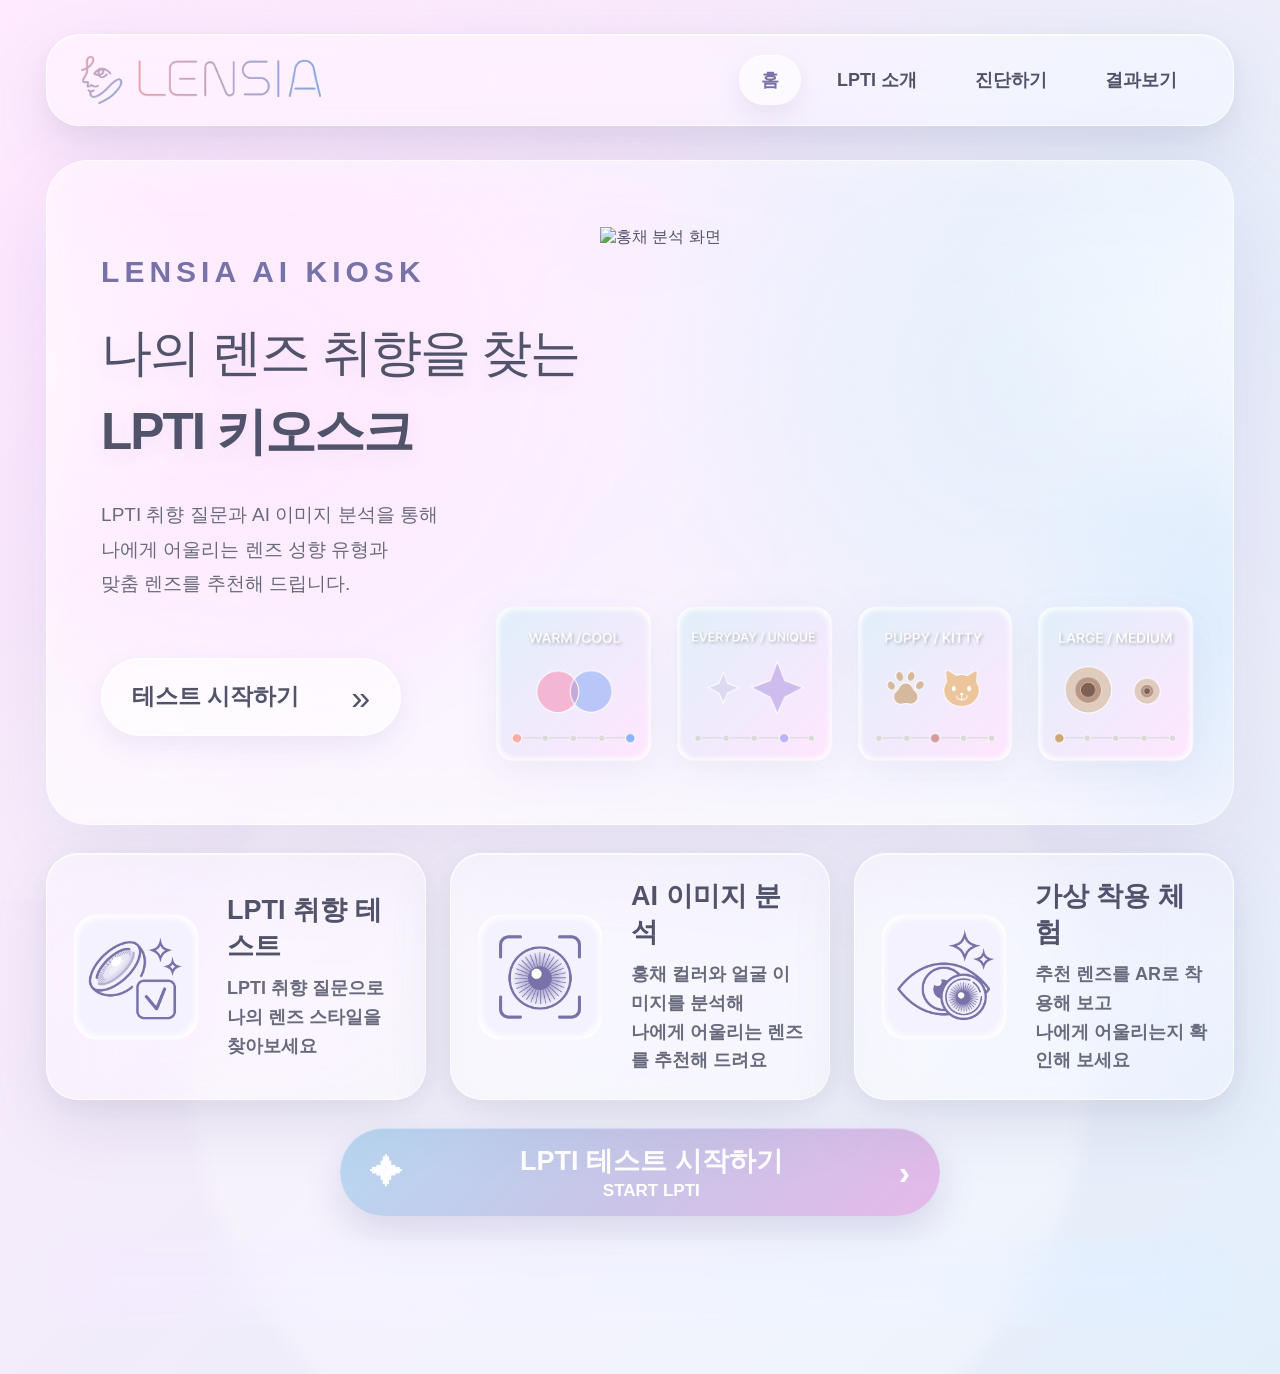
==== commit 7799bfb5: "Add ICON" ====
--- a/index.html
+++ b/index.html
@@ -269,7 +269,11 @@
                   class="iris-main-button iris-camera-button"
                   type="button"
                 >
-                  <span class="iris-button-icon">⌁</span>
+                  <img
+                    src="./assets/iris-camera-icon.png"
+                    alt=""
+                    class="iris-button-image"
+                  />
 
                   <span class="iris-button-copy">
                     <strong>카메라로 촬영하기</strong>
@@ -284,7 +288,11 @@
                   class="iris-main-button iris-upload-button"
                   type="button"
                 >
-                  <span class="iris-button-icon">⇧</span>
+                  <img
+                    src="./assets/iris-upload-icon.png"
+                    alt=""
+                    class="iris-button-image"
+                  />
 
                   <span class="iris-button-copy">
                     <strong>이미지 업로드하기</strong>
@@ -406,7 +414,11 @@
           <!-- 아래 촬영 가이드 -->
           <section class="iris-guide-list">
             <article class="iris-guide-item">
-              <span class="iris-guide-icon">☼</span>
+                <img
+                  src="./assets/iris-light-icon.png"
+                  alt=""
+                  class="iris-guide-icon-image"
+                />
 
               <div>
                 <strong>밝은 곳에서 촬영해 주세요</strong>
@@ -415,8 +427,11 @@
             </article>
 
             <article class="iris-guide-item">
-              <span class="iris-guide-icon">◉</span>
-
+                <img
+                  src="./assets/iris-center-icon.png"
+                  alt=""
+                  class="iris-guide-icon-image"
+                />
               <div>
                 <strong>눈동자를 정면에 맞춰 주세요</strong>
                 <p>카메라를 바라보고 눈을 자연스럽게 떠 주세요.</p>
@@ -424,7 +439,11 @@
             </article>
 
             <article class="iris-guide-item">
-              <span class="iris-guide-icon">✦</span>
+                <img
+                  src="./assets/iris-filter-icon.png"
+                  alt=""
+                  class="iris-guide-icon-image"
+                />
 
               <div>
                 <strong>필터 없는 이미지를 사용해 주세요</strong>
@@ -458,7 +477,11 @@
                 />
 
                 <div id="result-iris-placeholder" class="result-iris-placeholder">
-                  <span class="result-placeholder-icon">◉</span>
+                    <img
+                      src="./assets/iris-empty-image.png"
+                      alt=""
+                      class="iris-preview-empty-image"
+                    />
                   <strong>홍채 이미지가 아직 없어요</strong>
                   <p>사진 촬영 혹은 이미지 첨부하기</p>
                   <button type="button" class="result-placeholder-button" data-page="iris">
@@ -637,13 +660,21 @@
                 </div>
 
                 <button id="tryon-camera-button" class="result-upload-option" type="button">
-                  <span>▣</span>
+                <img
+                  src="./assets/iris-camera-icon.png"
+                  alt=""
+                  class="iris-button-image"
+                />
                   <div><strong>카메라로 촬영하기</strong><small>기기의 카메라로 눈 사진을 촬영해요</small></div>
                   <b>›</b>
                 </button>
 
                 <button id="tryon-upload-button" class="result-upload-option upload" type="button">
-                  <span>▧</span>
+                <img
+                  src="./assets/iris-upload-icon.png"
+                  alt=""
+                  class="iris-button-image"
+                />
                   <div><strong>이미지 업로드하기</strong><small>저장된 눈 사진을 불러와요</small></div>
                   <b>›</b>
                 </button>
--- a/css/iris.css
+++ b/css/iris.css
@@ -769,4 +769,52 @@
   .iris-guide-item {
     padding: 16px;
   }
+}
+
+.iris-button-image {
+  display: block;
+  width: 46px;
+  height: 46px;
+  padding: 8px;
+  object-fit: contain;
+
+  border-radius: 15px;
+  background: rgba(255, 255, 255, 0.66);
+  box-shadow:
+    inset 0 1px 0 rgba(255, 255, 255, 0.86);
+}
+
+@media (max-width: 620px) {
+  .iris-button-image {
+    width: 42px;
+    height: 42px;
+    padding: 7px;
+  }
+}
+
+.iris-guide-icon-image {
+  display: block;
+  width: 54px;
+  height: 54px;
+  flex: 0 0 54px;
+  object-fit: contain;
+}
+
+.iris-preview-empty-image {
+  display: block;
+  width: min(48%, 180px);
+  height: auto;
+  margin: 0 auto 22px;
+  object-fit: contain;
+
+  filter: drop-shadow(
+    0 12px 24px rgba(111, 106, 168, 0.1)
+  );
+}
+
+@media (max-width: 760px) {
+  .iris-preview-empty-image {
+    width: 130px;
+    margin-bottom: 18px;
+  }
 }
--- a/css/result.css
+++ b/css/result.css
@@ -1761,3 +1761,15 @@
   }
 }
 
+.result-upload-option-image {
+  display: block;
+  width: 46px;
+  height: 46px;
+  padding: 8px;
+  object-fit: contain;
+
+  border-radius: 15px;
+  background: rgba(255, 255, 255, 0.66);
+  box-shadow:
+    inset 0 1px 0 rgba(255, 255, 255, 0.86);
+}
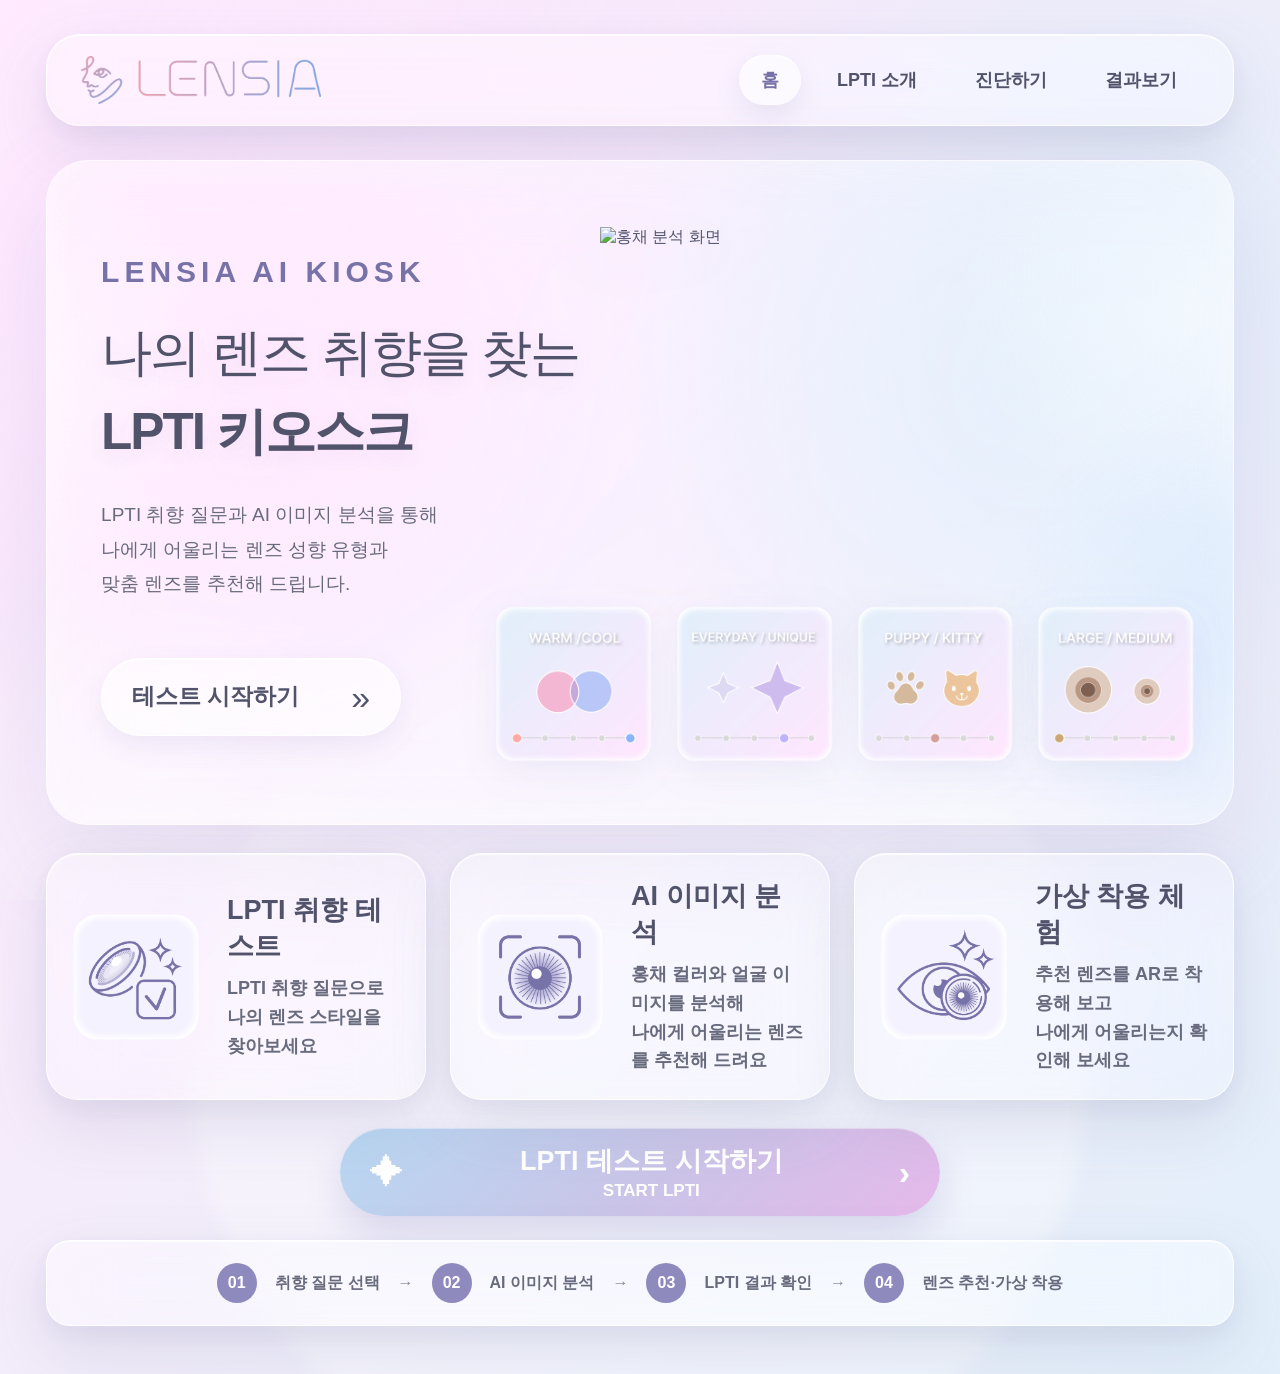
==== commit 3ed1e370: "Add character image" ====
--- a/index.html
+++ b/index.html
@@ -524,20 +524,23 @@
                 <h2>나의 LPTI</h2>
 
                 <div class="result-lpti-content">
-                  <div class="result-character-placeholder" aria-label="유형 캐릭터 이미지 자리">
-                    <span>CHARACTER</span>
-                    <small>이미지 추후 추가</small>
+                  <div class="result-character-visual">
+                    <img
+                      id="result-character-image"
+                      class="result-character-image"
+                      src="./assets/characters/WEPL.png"
+                      alt="WEPL 유형 캐릭터"
+                    />
                   </div>
 
                   <article class="result-type-summary">
                     <div class="result-type-badges">
                       <span>BEST MATCH</span>
-                      <b id="match-score">92%</b>
-                    </div>
-
-                    <strong id="type-code">WEP-M</strong>
-                    <small id="type-full">Warm Everyday Puppy Medium</small>
-                    <h3 id="type-name">내추럴 코코아 타입</h3>
+                    </div>
+
+                    <strong id="type-code">WEPL</strong>
+                    <small id="type-full">Warm Everyday Puppy Large</small>
+                    <h3 id="type-name">포근한 밀크 브라운 타입</h3>
 
                     <div id="result-palette" class="result-palette">
                       <i style="--palette:#ff9cab"></i>
--- a/css/result.css
+++ b/css/result.css
@@ -1772,4 +1772,50 @@
   background: rgba(255, 255, 255, 0.66);
   box-shadow:
     inset 0 1px 0 rgba(255, 255, 255, 0.86);
+}
+
+.result-character-visual {
+  width: 100%;
+  min-height: 360px;
+
+  display: flex;
+  align-items: flex-end;
+  justify-content: center;
+
+  overflow: hidden;
+}
+
+.result-character-image {
+  display: block;
+  width: min(100%, 320px);
+  max-height: 350px;
+  height: auto;
+
+  object-fit: contain;
+  object-position: center bottom;
+
+  filter: drop-shadow(
+    0 18px 28px rgba(111, 106, 168, 0.14)
+  );
+}
+
+@media (max-width: 760px) {
+  .result-character-visual {
+    min-height: 290px;
+  }
+
+  .result-character-image {
+    width: min(100%, 260px);
+    max-height: 280px;
+  }
+}
+
+.result-character-visual {
+  width: 100%;
+  min-height: 360px;
+  display: flex;
+  align-items: flex-end;
+  justify-content: center;
+  overflow: hidden;
+  background: transparent;
 }
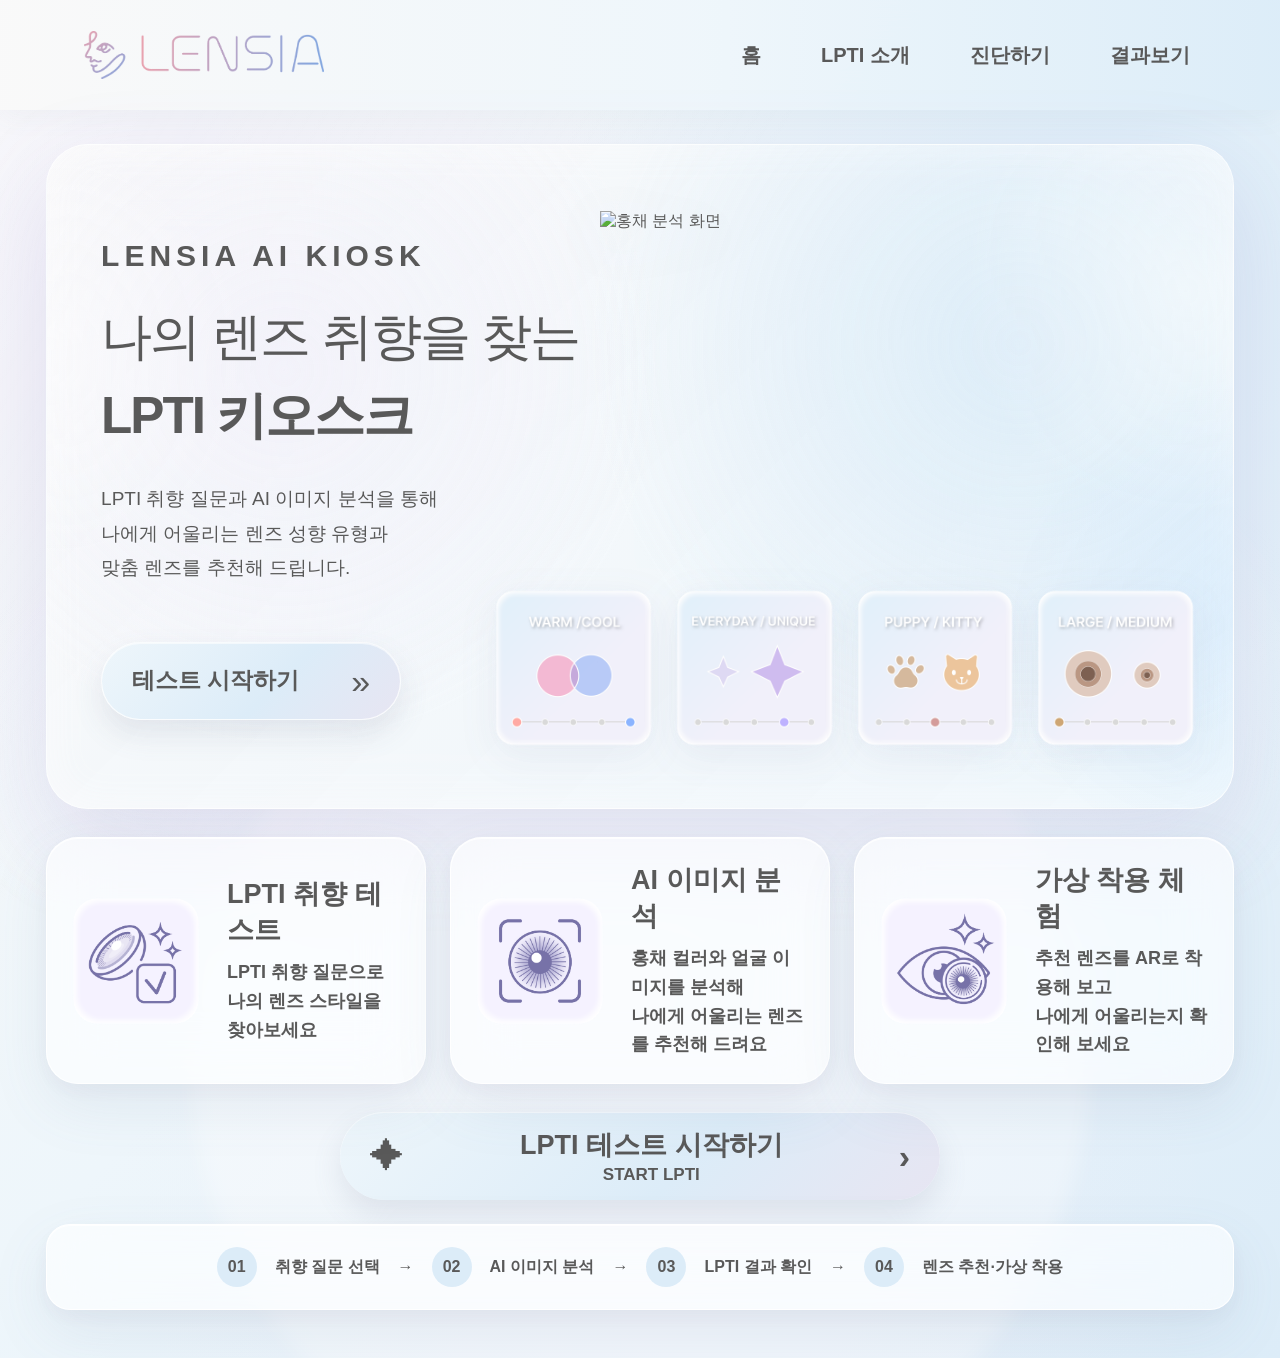
==== commit c354b608: "Edit" ====
--- a/index.html
+++ b/index.html
@@ -266,7 +266,7 @@
               <div class="iris-button-group">
                 <button
                   id="iris-camera-button"
-                  class="iris-main-button iris-camera-button"
+                  class="iris-main-button iris-upload-button"
                   type="button"
                 >
                   <img
--- a/css/style.css
+++ b/css/style.css
@@ -2,6 +2,7 @@
   LENSIA 공통 / 홈 / 소개 / 테스트 스타일
   기존 CSS에서 결과 페이지 전용 선택자만 result.css로 분리했습니다.
 */
+
 
 :root {--ink: #2f2d31;
   --muted: #69666e;
@@ -2932,3 +2933,316 @@
     min-width: 0 !important;
   }
 }
+
+/* =========================================================
+   LENSIA SOFT GRAY + LAVENDER COLOR OVERRIDE
+   색상만 변경 / 레이아웃·크기·반응형 유지
+========================================================= */
+:root {
+  --text-primary:#595959; --text-secondary:#595959; --text-muted:#595959;
+  --text-accent:#595959; --text-on-color:#595959; --ink:#595959; --muted:#595959;
+  --primary:#d8d5e7; --primary-deep:#77728f; --primary-soft:#f1f0fa;
+  --pink:#f1f0fa; --lavender:#f1f0fa; --blue:#f1f0fa;
+  --card:rgba(255,255,255,.66); --line:rgba(119,114,143,.14);
+  --shadow:0 22px 58px rgba(100,98,118,.10),0 7px 20px rgba(100,98,118,.05),inset 0 1px 0 rgba(255,255,255,.78);
+}
+body{
+  color:#595959!important;
+  background:radial-gradient(circle at 16% 24%,rgba(241,240,250,.82),transparent 34%),radial-gradient(circle at 84% 20%,rgba(241,240,250,.76),transparent 36%),linear-gradient(135deg,#f9f9f9 0%,#f1f0fa 54%,#f1f0fa 100%)!important;
+}
+.page-shell::before{background:radial-gradient(circle at 14% 86%,rgba(255,255,255,.50),transparent 18%),radial-gradient(circle at 86% 78%,rgba(255,255,255,.42),transparent 20%),linear-gradient(120deg,rgba(255,255,255,.20),transparent 48%)!important;}
+.page-shell::after{background:rgba(255,255,255,.32)!important;}
+.glass-card,.question-card,.topbar,.home-feature-card{background:rgba(255,255,255,.62)!important;border-color:rgba(255,255,255,.86)!important;box-shadow:var(--shadow)!important;}
+.home-hero,.hero{background:radial-gradient(circle at 18% 34%,rgba(241,240,250,.86),transparent 38%),radial-gradient(circle at 82% 34%,rgba(241,240,250,.72),transparent 40%),linear-gradient(135deg,rgba(249,249,249,.86),rgba(241,240,250,.74))!important;}
+.nav-link,.nav-link.active,.hero-kicker,.eyebrow,.hero-title,.hero h1,.hero-desc,.hero-description,.feature-card h2,.home-feature-card h2,.feature-card p,.home-feature-card p,.quiz-header h1,.question-card h2,.question-kicker,.question-description,.progress-meta,.answer-card,.answer-card strong,.answer-card small,.guide-card,.guide-card b,.feature-tags span,.ghost-button,.secondary-button,.hero-cta{color:#595959!important;text-shadow:none!important;}
+.nav-link:hover,.nav-link.active:hover,.hero-cta:hover,.ghost-button:hover,.secondary-button:hover{color:#77728f!important;}
+.nav-link.active{background:rgba(241,240,250,.86)!important;}
+.feature-icon,.feature-symbol,.quiz-icon,.ar-icon,.feature-arrow{color:#77728f!important;}
+.feature-icon,.feature-symbol,.answer-card span{background:linear-gradient(145deg,#fff 0%,#f1f0fa 100%)!important;}
+.cta,.primary-button,.hero-cta,.progress-track span{color:#595959!important;background:linear-gradient(135deg,#f1f0fa 0%,#e8e6f2 50%,#ddd9ea 100%)!important;box-shadow:0 14px 30px rgba(111,106,143,.14),inset 0 1px 0 rgba(255,255,255,.56)!important;}
+.cta:hover,.primary-button:hover,.hero-cta:hover{background:linear-gradient(135deg,#e4e1ef 0%,#d8d4e7 50%,#cbc6dc 100%)!important;filter:none!important;}
+.ghost-button,.secondary-button{background:rgba(255,255,255,.72)!important;border-color:rgba(119,114,143,.14)!important;}
+.ghost-button:hover,.secondary-button:hover{background:#e8e6f2!important;}
+.progress-track{background:rgba(255,255,255,.66)!important;}
+.answer-card{background:rgba(255,255,255,.70)!important;border-color:rgba(255,255,255,.86)!important;}
+.answer-card:hover{background:#f1f0fa!important;border-color:#d8d4e7!important;}
+.answer-card.selected{background:linear-gradient(135deg,#f1f0fa,#e8e6f2)!important;border-color:#c9c4d9!important;}
+.guide-card span{color:#595959!important;background:#dedbea!important;}
+
+/* =========================================================
+   LENSIA SKY BLUE MAIN + SOFT LAVENDER GLOW
+   하늘색을 메인으로, 연보라가 은은하게 번지는 최종 오버라이드
+   레이아웃·크기·반응형은 변경하지 않음
+========================================================= */
+
+:root {
+  --text-primary: #595959;
+  --text-secondary: #595959;
+  --text-muted: #73737d;
+  --text-accent: #6f7f9d;
+  --text-on-color: #595959;
+
+  --ink: #595959;
+  --muted: #73737d;
+  --primary: #dcecf8;
+  --primary-deep: #6f7f9d;
+  --primary-soft: #eef6fb;
+
+  --pink: #f1f0fa;
+  --lavender: #f1f0fa;
+  --blue: #dcecf8;
+
+  --card: rgba(255, 255, 255, 0.68);
+  --line: rgba(111, 127, 157, 0.14);
+  --shadow:
+    0 22px 58px rgba(98, 116, 143, 0.10),
+    0 7px 20px rgba(111, 106, 143, 0.05),
+    inset 0 1px 0 rgba(255, 255, 255, 0.80);
+}
+
+body {
+  background:
+    radial-gradient(circle at 12% 20%, rgba(241, 240, 250, 0.78), transparent 32%),
+    radial-gradient(circle at 88% 18%, rgba(220, 236, 248, 0.96), transparent 36%),
+    radial-gradient(circle at 52% 88%, rgba(241, 240, 250, 0.52), transparent 40%),
+    linear-gradient(135deg, #f9f9f9 0%, #eef6fb 48%, #dcecf8 100%) !important;
+}
+
+.page-shell::before {
+  background:
+    radial-gradient(circle at 16% 84%, rgba(241,240,250,.50), transparent 19%),
+    radial-gradient(circle at 84% 78%, rgba(255,255,255,.45), transparent 20%),
+    linear-gradient(120deg, rgba(255,255,255,.22), transparent 48%) !important;
+}
+
+.home-hero,
+.hero {
+  background:
+    radial-gradient(circle at 20% 34%, rgba(241,240,250,.76), transparent 36%),
+    radial-gradient(circle at 82% 30%, rgba(220,236,248,.94), transparent 40%),
+    linear-gradient(135deg, rgba(249,249,249,.88), rgba(238,246,251,.82)) !important;
+}
+
+.glass-card,
+.question-card,
+.topbar,
+.home-feature-card {
+  background: rgba(255,255,255,.64) !important;
+  border-color: rgba(255,255,255,.88) !important;
+  box-shadow: var(--shadow) !important;
+}
+
+.nav-link:hover,
+.nav-link.active:hover,
+.hero-cta:hover,
+.ghost-button:hover,
+.secondary-button:hover {
+  color: #62738f !important;
+}
+
+.nav-link.active {
+  background: rgba(220,236,248,.72) !important;
+}
+
+.feature-icon,
+.feature-symbol,
+.quiz-icon,
+.ar-icon,
+.feature-arrow {
+  color: #6f7f9d !important;
+}
+
+.feature-icon,
+.feature-symbol,
+.answer-card span {
+  background: linear-gradient(145deg, #ffffff 0%, #eef6fb 64%, #f1f0fa 100%) !important;
+}
+
+.cta,
+.primary-button,
+.hero-cta,
+.progress-track span {
+  color: #595959 !important;
+  background: linear-gradient(135deg, #eef6fb 0%, #dcecf8 58%, #e7e5f2 100%) !important;
+  box-shadow:
+    0 14px 30px rgba(98,116,143,.14),
+    inset 0 1px 0 rgba(255,255,255,.58) !important;
+}
+
+.cta:hover,
+.primary-button:hover,
+.hero-cta:hover {
+  background: linear-gradient(135deg, #dcecf8 0%, #c8deed 58%, #d8d4e8 100%) !important;
+  filter: none !important;
+}
+
+.ghost-button:hover,
+.secondary-button:hover {
+  background: #dcecf8 !important;
+}
+
+.answer-card:hover {
+  background: #eef6fb !important;
+  border-color: #c8deed !important;
+}
+
+.answer-card.selected {
+  background: linear-gradient(135deg, #eef6fb 0%, #dcecf8 66%, #f1f0fa 100%) !important;
+  border-color: #bfd5e5 !important;
+}
+
+.guide-card span {
+  background: #dcecf8 !important;
+}
+
+/* =========================================================
+   TOPBAR FINAL
+   둥근 글래스 헤더 → 화면 가로형 연하늘색 헤더
+========================================================= */
+
+.topbar {
+  width: calc(100% + 7.2vw) !important;
+  max-width: none !important;
+
+  height: 110px !important;
+
+  margin:
+    -34px
+    -3.6vw
+    28px !important;
+
+  padding:
+    0
+    calc(3.6vw + 38px) !important;
+
+  border: 0 !important;
+  border-radius: 0 !important;
+
+  background:
+    linear-gradient(
+      90deg,
+      rgba(249, 249, 249, 0.96) 0%,
+      rgba(238, 246, 251, 0.96) 55%,
+      rgba(220, 236, 248, 0.96) 100%
+    ) !important;
+
+  box-shadow:
+    0 8px 24px rgba(98, 116, 143, 0.05) !important;
+
+  backdrop-filter: blur(16px) !important;
+  -webkit-backdrop-filter: blur(16px) !important;
+}
+
+/* 로고 */
+
+.brand-logo {
+  width: 240px !important;
+  height: auto !important;
+}
+
+/* 메뉴 전체 */
+
+.nav {
+  display: flex !important;
+  align-items: center !important;
+  gap: 48px !important;
+}
+
+/* 메뉴 버튼 */
+
+.nav-link {
+  padding: 12px 6px !important;
+
+  border: 0 !important;
+  border-radius: 0 !important;
+
+  color: #595959 !important;
+  background: transparent !important;
+
+  font-size: 20px !important;
+  font-weight: 600 !important;
+
+  box-shadow: none !important;
+
+  transition:
+    color 0.2s ease,
+    transform 0.2s ease !important;
+}
+
+/* 호버 */
+
+.nav-link:hover {
+  color: #6f7f9d !important;
+  background: transparent !important;
+  box-shadow: none !important;
+  transform: translateY(-1px) !important;
+}
+
+/* 활성 메뉴도 동그란 배경 제거 */
+
+.nav-link.active {
+  color: #595959 !important;
+  background: transparent !important;
+  box-shadow: none !important;
+}
+
+/* 혹시 기존 active 가상요소가 있다면 제거 */
+
+.nav-link.active::before,
+.nav-link.active::after {
+  display: none !important;
+}
+
+@media (max-width: 920px) {
+  .topbar {
+    width: calc(100% + 36px) !important;
+    height: 84px !important;
+
+    margin:
+      -18px
+      -18px
+      22px !important;
+
+    padding: 0 24px !important;
+  }
+
+  .brand-logo {
+    width: 180px !important;
+  }
+
+  .nav {
+    gap: 20px !important;
+  }
+
+  .nav-link {
+    padding: 9px 3px !important;
+    font-size: 15px !important;
+  }
+}
+
+@media (max-width: 540px) {
+  .topbar {
+    width: calc(100% + 20px) !important;
+    height: 68px !important;
+
+    margin:
+      -10px
+      -10px
+      18px !important;
+
+    padding: 0 14px !important;
+  }
+
+  .brand-logo {
+    width: clamp(90px, 27vw, 130px) !important;
+  }
+
+  .nav {
+    gap: 7px !important;
+  }
+
+  .nav-link {
+    padding: 7px 2px !important;
+    font-size: 12px !important;
+  }
+}
--- a/css/intro.css
+++ b/css/intro.css
@@ -1,236 +1,116 @@
 /* LENSIA LPTI 소개 페이지 전용 스타일 */
+#intro-page { width: 100%; }
+#intro-page .intro-page-card { position:relative; min-height:720px; padding:72px 84px; border-radius:42px; }
+#intro-page .intro-back-button { position:absolute; top:64px; left:84px; width:92px; height:46px; padding:0; display:inline-flex; align-items:center; justify-content:center; border:1px solid transparent; border-radius:999px; color:var(--text-secondary,#686b7d); background:rgba(255,255,255,.42); font-size:16px; font-weight:700; box-shadow:0 8px 20px rgba(111,106,168,.1),inset 0 1px 0 rgba(255,255,255,.48); cursor:pointer; transition:.22s ease; }
+#intro-page .intro-back-button:hover { color:var(--text-accent,#7772a8); background:rgba(255,255,255,.82); transform:translateY(-2px); }
+#intro-page .intro-heading { width:min(100%,900px); margin:54px auto 48px; text-align:center; }
+#intro-page #intro-badge { display:inline-block; padding:8px 16px; border-radius:999px; color:var(--text-accent,#7772a8); background:rgba(255,255,255,.64); font-weight:800; }
+#intro-page #intro-eyebrow { margin:20px 0 10px; color:var(--text-accent,#7772a8); font-weight:800; letter-spacing:3px; }
+#intro-page #intro-title { margin:0; color:var(--text-primary,#51536b); font-size:clamp(40px,4vw,64px); line-height:1.25; }
+#intro-page #intro-description { margin:20px 0 0; color:var(--text-secondary,#686b7d); font-size:20px; line-height:1.7; word-break:keep-all; }
+#intro-page .intro-content { width:min(100%,1120px); margin:0 auto; display:grid; grid-template-columns:430px minmax(0,1fr); align-items:center; gap:100px; }
+#intro-page .intro-visual,#intro-page .intro-detail,#intro-page .intro-keywords { min-width:0; }
+#intro-page .intro-visual { width:100%; margin:0 auto; display:flex; align-items:center; justify-content:center; background:transparent; box-shadow:none; overflow:visible; }
+#intro-page .intro-visual img { display:block; width:100%; max-width:100%; height:auto; margin:0 auto; object-fit:contain; border-radius:32px; filter:drop-shadow(0 18px 36px rgba(111,106,168,.16)); }
+#intro-page .intro-visual-main { width:min(430px,100%); margin:0 auto; }
+#intro-page .intro-visual-wc,#intro-page .intro-visual-eu,#intro-page .intro-visual-pk,#intro-page .intro-visual-lm { width:min(300px,100%); margin:0 auto; }
+#intro-page .intro-detail h2 { margin:0 0 18px; color:var(--text-primary,#51536b); font-size:34px; line-height:1.35; word-break:keep-all; }
+#intro-page .intro-detail p { margin:0; color:var(--text-secondary,#686b7d); font-size:19px; line-height:1.8; word-break:keep-all; overflow-wrap:break-word; }
+#intro-page .intro-keywords { width:100%; margin-top:28px; display:flex; flex-wrap:wrap; gap:10px; }
+#intro-page .intro-keywords span,#intro-page .intro-keyword-button { padding:9px 12px; border:1px solid rgba(255,255,255,.82); border-radius:999px; color:var(--text-secondary,#686b7d); background:rgba(255,255,255,.62); font:inherit; font-size:14px; font-weight:700; white-space:nowrap; }
+#intro-page .intro-keyword-button { cursor:pointer; transition:.2s ease; }
+#intro-page .intro-keyword-button:hover { transform:translateY(-2px); background:rgba(255,255,255,.82); }
+#intro-page .intro-test-button { width:320px; min-height:72px; margin:60px auto 0; border:0; border-radius:999px; display:block; color:#fff; font-size:21px; font-weight:800; background:linear-gradient(135deg,#b8d8f2 0%,#cbc5e9 50%,#e5b9ea 100%); cursor:pointer; box-shadow:0 16px 36px rgba(111,106,168,.2); }
+#intro-page .intro-test-button.cta { width:min(100%,420px); min-height:78px; margin:56px auto 0; padding:0 28px; display:flex; align-items:center; justify-content:space-between; }
+@media (max-width:1300px) {
+  #intro-page .intro-page-card { padding:60px 54px 64px; }
+  #intro-page .intro-content { width:min(100%,900px); grid-template-columns:1fr; justify-items:center; gap:40px; }
+  #intro-page .intro-visual { width:min(100%,520px); }
+  #intro-page .intro-visual-wc,#intro-page .intro-visual-eu,#intro-page .intro-visual-pk,#intro-page .intro-visual-lm { width:min(320px,100%); }
+  #intro-page .intro-detail { width:min(100%,760px); text-align:center; }
+  #intro-page .intro-detail h2 { font-size:32px; }
+  #intro-page .intro-detail p { width:min(100%,700px); margin:0 auto; font-size:18px; }
+  #intro-page .intro-keywords { justify-content:center; }
+}
+@media (max-width:920px) {
+  #intro-page .intro-page-card { padding:48px 30px 54px; }
+  #intro-page .intro-back-button { top:34px; left:30px; }
+  #intro-page .intro-heading { margin:52px auto 36px; }
+  #intro-page .intro-content { gap:34px; }
+  #intro-page .intro-visual { width:min(100%,440px); }
+  #intro-page .intro-detail h2 { font-size:29px; }
+  #intro-page .intro-detail p { font-size:17px; }
+}
+@media (max-width:760px) {
+  #intro-page .intro-page-card { min-height:auto; padding:44px 22px 50px; border-radius:30px; }
+  #intro-page .intro-back-button { top:26px; left:22px; width:82px; height:42px; font-size:14px; }
+  #intro-page .intro-heading { margin:52px auto 32px; }
+  #intro-page #intro-title { font-size:clamp(38px,10vw,52px); }
+  #intro-page #intro-description { font-size:16px; }
+  #intro-page .intro-content { gap:28px; }
+  #intro-page .intro-visual { width:min(100%,380px); }
+  #intro-page .intro-visual-main { width:min(360px,100%); }
+  #intro-page .intro-visual-wc,#intro-page .intro-visual-eu,#intro-page .intro-visual-pk,#intro-page .intro-visual-lm { width:min(280px,100%); }
+  #intro-page .intro-detail h2 { font-size:27px; }
+  #intro-page .intro-detail p { font-size:16px; }
+}
+@media (max-width:480px) {
+  #intro-page .intro-page-card { padding:40px 16px 44px; }
+  #intro-page .intro-back-button { left:16px; }
+  #intro-page #intro-description { font-size:14px; }
+  #intro-page .intro-visual { width:min(100%,330px); }
+  #intro-page .intro-visual-main { width:min(320px,100%); }
+  #intro-page .intro-visual-wc,#intro-page .intro-visual-eu,#intro-page .intro-visual-pk,#intro-page .intro-visual-lm { width:min(260px,100%); }
+  #intro-page .intro-detail h2 { font-size:24px; }
+  #intro-page .intro-detail p { font-size:14px; }
+}
 
-#intro-page { width: 100%; }
+/* LENSIA SOFT GRAY + LAVENDER COLOR OVERRIDE */
+#intro-page{color:#595959;}
+#intro-page .intro-page-card{background:linear-gradient(135deg,rgba(255,255,255,.72),rgba(241,240,250,.52))!important;border-color:rgba(255,255,255,.88)!important;}
+#intro-page .intro-back-button,#intro-page #intro-badge,#intro-page #intro-eyebrow,#intro-page #intro-title,#intro-page #intro-description,#intro-page .intro-detail h2,#intro-page .intro-detail p,#intro-page .intro-keywords span,#intro-page .intro-keyword-button{color:#595959!important;}
+#intro-page .intro-back-button,#intro-page #intro-badge,#intro-page .intro-keywords span,#intro-page .intro-keyword-button{background:rgba(255,255,255,.72)!important;border-color:rgba(119,114,143,.12)!important;}
+#intro-page .intro-back-button:hover,#intro-page .intro-keyword-button:hover{color:#77728f!important;background:#e7e5f1!important;}
+#intro-page .intro-test-button,#intro-page .intro-test-button.cta{color:#595959!important;background:linear-gradient(135deg,#f1f0fa 0%,#e7e5f1 50%,#dad6e7 100%)!important;box-shadow:0 14px 30px rgba(111,106,143,.14),inset 0 1px 0 rgba(255,255,255,.56)!important;}
+#intro-page .intro-test-button:hover,#intro-page .intro-test-button.cta:hover{background:linear-gradient(135deg,#e3e0ee 0%,#d6d2e4 50%,#c8c3da 100%)!important;}
+
+/* =========================================================
+   LENSIA SKY BLUE MAIN + SOFT LAVENDER GLOW
+   하늘색을 메인으로, 연보라가 은은하게 번지는 최종 오버라이드
+   레이아웃·크기·반응형은 변경하지 않음
+========================================================= */
 
 #intro-page .intro-page-card {
-  position: relative;
-  min-height: 720px;
-  padding: 72px 84px;
-  border-radius: 42px;
+  background:
+    radial-gradient(circle at 82% 20%, rgba(220,236,248,.78), transparent 34%),
+    radial-gradient(circle at 16% 78%, rgba(241,240,250,.58), transparent 36%),
+    linear-gradient(135deg, rgba(255,255,255,.76), rgba(238,246,251,.62)) !important;
 }
 
-#intro-page .intro-back-button {
-  position: absolute;
-  top: 64px;
-  left: 84px;
-  width: 92px;
-  height: 46px;
-  padding: 0;
-  display: inline-flex;
-  align-items: center;
-  justify-content: center;
-  border: 1px solid transparent;
-  border-radius: 999px;
-  color: var(--text-secondary, #686b7d);
-  background: rgba(255,255,255,.42);
-  font-size: 16px;
-  font-weight: 700;
-  box-shadow: 0 8px 20px rgba(111,106,168,.1), inset 0 1px 0 rgba(255,255,255,.48);
-  cursor: pointer;
-  transition: .22s ease;
+#intro-page .intro-back-button,
+#intro-page #intro-badge,
+#intro-page .intro-keywords span,
+#intro-page .intro-keyword-button {
+  background: rgba(255,255,255,.74) !important;
+  border-color: rgba(111,127,157,.12) !important;
 }
 
-#intro-page .intro-back-button:hover {
-  color: var(--text-accent, #7772a8);
-  background: rgba(255,255,255,.82);
-  transform: translateY(-2px);
+#intro-page .intro-back-button:hover,
+#intro-page .intro-keyword-button:hover {
+  color: #62738f !important;
+  background: #dcecf8 !important;
 }
 
-#intro-page .intro-heading {
-  width: min(100%, 900px);
-  margin: 54px auto 48px;
-  text-align: center;
+#intro-page .intro-test-button,
+#intro-page .intro-test-button.cta {
+  color: #595959 !important;
+  background: linear-gradient(135deg, #eef6fb 0%, #dcecf8 58%, #e7e5f2 100%) !important;
+  box-shadow:
+    0 14px 30px rgba(98,116,143,.14),
+    inset 0 1px 0 rgba(255,255,255,.58) !important;
 }
 
-#intro-page #intro-badge {
-  display: inline-block;
-  padding: 8px 16px;
-  border-radius: 999px;
-  color: var(--text-accent, #7772a8);
-  background: rgba(255,255,255,.64);
-  font-weight: 800;
+#intro-page .intro-test-button:hover,
+#intro-page .intro-test-button.cta:hover {
+  background: linear-gradient(135deg, #dcecf8 0%, #c8deed 58%, #d8d4e8 100%) !important;
 }
-
-#intro-page #intro-eyebrow {
-  margin: 20px 0 10px;
-  color: var(--text-accent, #7772a8);
-  font-weight: 800;
-  letter-spacing: 3px;
-}
-
-#intro-page #intro-title {
-  margin: 0;
-  color: var(--text-primary, #51536b);
-  font-size: clamp(40px, 4vw, 64px);
-  line-height: 1.25;
-}
-
-#intro-page #intro-description {
-  margin: 20px 0 0;
-  color: var(--text-secondary, #686b7d);
-  font-size: 20px;
-  line-height: 1.7;
-  word-break: keep-all;
-}
-
-#intro-page .intro-content {
-  width: min(100%, 1120px);
-  margin: 0 auto;
-  display: grid;
-  grid-template-columns: 430px minmax(0,1fr);
-  align-items: center;
-  gap: 100px;
-}
-
-#intro-page .intro-visual,
-#intro-page .intro-detail,
-#intro-page .intro-keywords { min-width: 0; }
-
-#intro-page .intro-visual {
-  width: 100%;
-  margin: 0 auto;
-  display: flex;
-  align-items: center;
-  justify-content: center;
-  background: transparent;
-  box-shadow: none;
-  overflow: visible;
-}
-
-#intro-page .intro-visual img {
-  display: block;
-  width: 100%;
-  max-width: 100%;
-  height: auto;
-  margin: 0 auto;
-  object-fit: contain;
-  border-radius: 32px;
-  filter: drop-shadow(0 18px 36px rgba(111,106,168,.16));
-}
-
-#intro-page .intro-visual-main { width: min(430px,100%); margin: 0 auto; }
-#intro-page .intro-visual-wc,
-#intro-page .intro-visual-eu,
-#intro-page .intro-visual-pk,
-#intro-page .intro-visual-lm { width: min(300px,100%); margin: 0 auto; }
-
-#intro-page .intro-detail h2 {
-  margin: 0 0 18px;
-  color: var(--text-primary, #51536b);
-  font-size: 34px;
-  line-height: 1.35;
-  word-break: keep-all;
-}
-
-#intro-page .intro-detail p {
-  margin: 0;
-  color: var(--text-secondary, #686b7d);
-  font-size: 19px;
-  line-height: 1.8;
-  word-break: keep-all;
-  overflow-wrap: break-word;
-}
-
-#intro-page .intro-keywords {
-  width: 100%;
-  margin-top: 28px;
-  display: flex;
-  flex-wrap: wrap;
-  gap: 10px;
-}
-
-#intro-page .intro-keywords span,
-#intro-page .intro-keyword-button {
-  padding: 9px 12px;
-  border: 1px solid rgba(255,255,255,.82);
-  border-radius: 999px;
-  color: var(--text-secondary, #686b7d);
-  background: rgba(255,255,255,.62);
-  font: inherit;
-  font-size: 14px;
-  font-weight: 700;
-  white-space: nowrap;
-}
-
-#intro-page .intro-keyword-button { cursor: pointer; transition: .2s ease; }
-#intro-page .intro-keyword-button:hover { transform: translateY(-2px); background: rgba(255,255,255,.82); }
-
-#intro-page .intro-test-button {
-  width: 320px;
-  min-height: 72px;
-  margin: 60px auto 0;
-  border: 0;
-  border-radius: 999px;
-  display: block;
-  color: #fff;
-  font-size: 21px;
-  font-weight: 800;
-  background: linear-gradient(135deg,#b8d8f2 0%,#cbc5e9 50%,#e5b9ea 100%);
-  cursor: pointer;
-  box-shadow: 0 16px 36px rgba(111,106,168,.2);
-}
-
-#intro-page .intro-test-button.cta {
-  width: min(100%,420px);
-  min-height: 78px;
-  margin: 56px auto 0;
-  padding: 0 28px;
-  display: flex;
-  align-items: center;
-  justify-content: space-between;
-}
-
-@media (max-width:1300px) {
-  #intro-page .intro-page-card { padding: 60px 54px 64px; }
-  #intro-page .intro-content { width: min(100%,900px); grid-template-columns: 1fr; justify-items: center; gap: 40px; }
-  #intro-page .intro-visual { width: min(100%,520px); }
-  #intro-page .intro-visual-wc,
-  #intro-page .intro-visual-eu,
-  #intro-page .intro-visual-pk,
-  #intro-page .intro-visual-lm { width: min(320px,100%); }
-  #intro-page .intro-detail { width: min(100%,760px); text-align: center; }
-  #intro-page .intro-detail h2 { font-size: 32px; }
-  #intro-page .intro-detail p { width: min(100%,700px); margin: 0 auto; font-size: 18px; }
-  #intro-page .intro-keywords { justify-content: center; }
-}
-
-@media (max-width:920px) {
-  #intro-page .intro-page-card { padding: 48px 30px 54px; }
-  #intro-page .intro-back-button { top: 34px; left: 30px; }
-  #intro-page .intro-heading { margin: 52px auto 36px; }
-  #intro-page .intro-content { gap: 34px; }
-  #intro-page .intro-visual { width: min(100%,440px); }
-  #intro-page .intro-detail h2 { font-size: 29px; }
-  #intro-page .intro-detail p { font-size: 17px; }
-}
-
-@media (max-width:760px) {
-  #intro-page .intro-page-card { min-height: auto; padding: 44px 22px 50px; border-radius: 30px; }
-  #intro-page .intro-back-button { top: 26px; left: 22px; width: 82px; height: 42px; font-size: 14px; }
-  #intro-page .intro-heading { margin: 52px auto 32px; }
-  #intro-page #intro-title { font-size: clamp(38px,10vw,52px); }
-  #intro-page #intro-description { font-size: 16px; }
-  #intro-page .intro-content { gap: 28px; }
-  #intro-page .intro-visual { width: min(100%,380px); }
-  #intro-page .intro-visual-main { width: min(360px,100%); }
-  #intro-page .intro-visual-wc,
-  #intro-page .intro-visual-eu,
-  #intro-page .intro-visual-pk,
-  #intro-page .intro-visual-lm { width: min(280px,100%); }
-  #intro-page .intro-detail h2 { font-size: 27px; }
-  #intro-page .intro-detail p { font-size: 16px; }
-}
-
-@media (max-width:480px) {
-  #intro-page .intro-page-card { padding: 40px 16px 44px; }
-  #intro-page .intro-back-button { left: 16px; }
-  #intro-page #intro-description { font-size: 14px; }
-  #intro-page .intro-visual { width: min(100%,330px); }
-  #intro-page .intro-visual-main { width: min(320px,100%); }
-  #intro-page .intro-visual-wc,
-  #intro-page .intro-visual-eu,
-  #intro-page .intro-visual-pk,
-  #intro-page .intro-visual-lm { width: min(260px,100%); }
-  #intro-page .intro-detail h2 { font-size: 24px; }
-  #intro-page .intro-detail p { font-size: 14px; }
-}
--- a/css/iris.css
+++ b/css/iris.css
@@ -817,4 +817,73 @@
     width: 130px;
     margin-bottom: 18px;
   }
-}+}
+/* LENSIA SOFT GRAY + LAVENDER COLOR OVERRIDE */
+#iris-page,.iris-analysis-shell{color:#595959;}
+.iris-eyebrow,.iris-analysis-header h1,.iris-header-description,.iris-step-heading h2,.iris-step-heading p,.iris-button-copy strong,.iris-button-copy small,.iris-file-status p,.iris-skip-button,.iris-preview-heading span,.iris-preview-heading strong,.iris-remove-button,.iris-preview-placeholder strong,.iris-preview-placeholder p,.iris-analysis-loading strong,.iris-analysis-loading p,.iris-preview-note,.iris-guide-item strong,.iris-guide-item p{color:#595959!important;}
+.iris-control-panel,.iris-preview-panel,.iris-guide-item{background:linear-gradient(135deg,rgba(255,255,255,.70),rgba(241,240,250,.48))!important;border-color:rgba(255,255,255,.88)!important;box-shadow:0 16px 42px rgba(100,98,118,.09),inset 0 1px 0 rgba(255,255,255,.82)!important;}
+.iris-step-number,.iris-analyze-button{color:#595959!important;background:linear-gradient(135deg,#f1f0fa 0%,#e7e5f1 50%,#dad6e7 100%)!important;}
+.iris-analyze-button:hover:not(:disabled){background:linear-gradient(135deg,#e3e0ee 0%,#d6d2e4 50%,#c8c3da 100%)!important;filter:none!important;}
+.iris-main-button,.iris-camera-button,.iris-upload-button,.iris-file-status,.iris-remove-button{color:#595959!important;background:rgba(255,255,255,.70)!important;border-color:rgba(119,114,143,.12)!important;}
+.iris-camera-button:hover,.iris-upload-button:hover,.iris-main-button:hover,.iris-remove-button:hover{background:#e7e5f1!important;}
+.iris-button-icon,.iris-button-arrow,.iris-file-status span,.iris-preview-heading span,.iris-guide-icon{color:#77728f!important;}
+.iris-guide-icon{background:linear-gradient(145deg,#f1f0fa,#e4e1ef)!important;}
+.iris-preview-box{border-color:rgba(119,114,143,.28)!important;background:radial-gradient(circle at 50% 50%,rgba(255,255,255,.82),rgba(241,240,250,.58) 48%,rgba(241,240,250,.42))!important;}
+.iris-analysis-loading{background:rgba(249,249,249,.92)!important;}
+.iris-loading-circle{border-color:rgba(216,212,231,.54)!important;border-top-color:#77728f!important;}
+
+/* =========================================================
+   LENSIA SKY BLUE MAIN + SOFT LAVENDER GLOW
+   하늘색을 메인으로, 연보라가 은은하게 번지는 최종 오버라이드
+   레이아웃·크기·반응형은 변경하지 않음
+========================================================= */
+
+.iris-control-panel,
+.iris-preview-panel,
+.iris-guide-item {
+  background:
+    linear-gradient(135deg, rgba(255,255,255,.72), rgba(238,246,251,.52)) !important;
+}
+
+.iris-step-number,
+.iris-analyze-button {
+  color: #595959 !important;
+  background: linear-gradient(135deg, #eef6fb 0%, #dcecf8 58%, #e7e5f2 100%) !important;
+}
+
+.iris-analyze-button:hover:not(:disabled) {
+  background: linear-gradient(135deg, #dcecf8 0%, #c8deed 58%, #d8d4e8 100%) !important;
+}
+
+.iris-camera-button:hover,
+.iris-main-button:hover {
+  background: #dcecf8 !important;
+}
+
+.iris-upload-button:hover,
+.iris-remove-button:hover {
+  background: linear-gradient(135deg, #eef6fb, #e7e5f2) !important;
+}
+
+.iris-button-icon,
+.iris-button-arrow,
+.iris-file-status span,
+.iris-preview-heading span,
+.iris-guide-icon {
+  color: #6f7f9d !important;
+}
+
+.iris-guide-icon {
+  background: linear-gradient(145deg, #eef6fb 0%, #dcecf8 68%, #f1f0fa 100%) !important;
+}
+
+.iris-preview-box {
+  border-color: rgba(111,127,157,.28) !important;
+  background:
+    radial-gradient(circle at 52% 48%, rgba(255,255,255,.84), rgba(220,236,248,.62) 48%, rgba(241,240,250,.46)) !important;
+}
+
+.iris-loading-circle {
+  border-color: rgba(200,222,237,.56) !important;
+  border-top-color: #6f7f9d !important;
+}
--- a/css/result.css
+++ b/css/result.css
@@ -1794,9 +1794,7 @@
   object-fit: contain;
   object-position: center bottom;
 
-  filter: drop-shadow(
-    0 18px 28px rgba(111, 106, 168, 0.14)
-  );
+  filter: none;
 }
 
 @media (max-width: 760px) {
@@ -1818,4 +1816,322 @@
   justify-content: center;
   overflow: hidden;
   background: transparent;
-}+}
+/* LENSIA SOFT GRAY + LAVENDER COLOR OVERRIDE */
+#result-page,.result-dashboard{color:#595959;}
+.result-section-title h2,.result-lpti-card>h2,.result-recommend-heading h2,.result-tryon-heading h2,.result-section-title span,.result-iris-placeholder strong,.result-iris-placeholder p,.result-analysis-list div,.result-analysis-note,.result-type-summary>strong,.result-type-summary>small,.result-type-summary h3,.result-axis-row,.result-recommend-heading p,.result-product-card h3,.result-product-card p,.result-product-meta,.result-tryon-heading p,.result-tryon-title-line span,.result-tryon-step h3,.result-tryon-step p,.result-upload-option,.result-upload-option strong,.result-upload-option small,.result-file-status,.result-tryon-preview,.result-tryon-preview p,.result-save-button,.result-save-button small{color:#595959!important;}
+.result-iris-card,.result-lpti-card,.result-tryon-card,.result-product-card,.result-tryon-control,.result-tryon-preview-wrap{background:linear-gradient(135deg,rgba(255,255,255,.70),rgba(241,240,250,.48))!important;border-color:rgba(255,255,255,.88)!important;}
+.result-iris-placeholder,.result-tryon-preview{background:radial-gradient(circle at 50% 50%,rgba(255,255,255,.84),rgba(241,240,250,.58) 48%,rgba(241,240,250,.42))!important;border-color:rgba(119,114,143,.26)!important;}
+.result-placeholder-icon,.result-iris-ring b,.result-upload-option>span,.result-upload-option>b,.result-tryon-arrow{color:#77728f!important;}
+.result-placeholder-button,.result-try-button,.result-tryon-analyze,.result-retest-button,.result-type-badges span,.result-best-label,.result-preview-label.active,.result-tryon-step>span{color:#595959!important;background:linear-gradient(135deg,#f1f0fa 0%,#e7e5f1 50%,#dad6e7 100%)!important;}
+.result-placeholder-button:hover,.result-try-button:hover,.result-tryon-analyze:hover:not(:disabled),.result-retest-button:hover{background:linear-gradient(135deg,#e3e0ee 0%,#d6d2e4 50%,#c8c3da 100%)!important;filter:none!important;}
+.result-type-badges b,.result-detail-button,.result-save-button,.result-preview-label{color:#595959!important;background:rgba(255,255,255,.76)!important;}
+.result-upload-option{background:rgba(255,255,255,.70)!important;border-color:rgba(119,114,143,.12)!important;}
+.result-upload-option:hover,.result-upload-option:not(.upload):hover,.result-upload-option.upload:hover{background:#e7e5f1!important;}
+.result-tryon-analyze{box-shadow:0 14px 30px rgba(111,106,143,.14),inset 0 1px 0 rgba(255,255,255,.56)!important;}
+.result-axis.warm,.result-axis.everyday,.result-axis.puppy,.result-axis.size{background:linear-gradient(90deg,#e8e6f2,#dcd8e9,#f1f0fa)!important;}
+.result-axis span{border-color:#d8d4e7!important;}
+.result-character-placeholder{color:#595959!important;background:linear-gradient(145deg,rgba(255,255,255,.78),rgba(241,240,250,.66))!important;}
+
+/* =========================================================
+   RESULT PAGE — SKY BLUE MAIN HOVER FINAL
+   홍채 분석 페이지와 동일한 하늘색 중심 톤
+   연보라는 보조 광원으로만 사용
+   레이아웃·크기·반응형은 변경하지 않음
+========================================================= */
+
+/* 결과 페이지 카드 배경: 기존 연보라 비중 축소 */
+.result-iris-card,
+.result-lpti-card,
+.result-tryon-card,
+.result-product-card,
+.result-tryon-control,
+.result-tryon-preview-wrap {
+  background:
+    linear-gradient(
+      135deg,
+      rgba(255, 255, 255, 0.76) 0%,
+      rgba(238, 246, 251, 0.62) 72%,
+      rgba(241, 240, 250, 0.34) 100%
+    ) !important;
+
+  border-color: rgba(255, 255, 255, 0.9) !important;
+
+  box-shadow:
+    0 18px 48px rgba(98, 116, 143, 0.09),
+    inset 0 1px 0 rgba(255, 255, 255, 0.84) !important;
+}
+
+/* 이미지·가상착용 미리보기 */
+.result-iris-placeholder,
+.result-tryon-preview {
+  background:
+    radial-gradient(
+      circle at 50% 46%,
+      rgba(255, 255, 255, 0.88) 0%,
+      rgba(238, 246, 251, 0.72) 52%,
+      rgba(241, 240, 250, 0.4) 100%
+    ) !important;
+
+  border-color: rgba(111, 127, 157, 0.24) !important;
+}
+
+/* 공통 포인트 컬러 */
+.result-placeholder-icon,
+.result-iris-ring b,
+.result-upload-option > span,
+.result-upload-option > b,
+.result-tryon-arrow {
+  color: #6f7f9d !important;
+}
+
+/* 메인 버튼 기본 */
+.result-placeholder-button,
+.result-try-button,
+.result-tryon-analyze,
+.result-retest-button,
+.result-type-badges span,
+.result-best-label,
+.result-preview-label.active,
+.result-tryon-step > span {
+  color: #595959 !important;
+
+  background:
+    linear-gradient(
+      135deg,
+      #eef6fb 0%,
+      #dcecf8 62%,
+      #e9e7f3 100%
+    ) !important;
+
+  box-shadow:
+    0 12px 28px rgba(98, 116, 143, 0.13),
+    inset 0 1px 0 rgba(255, 255, 255, 0.66) !important;
+
+  transition:
+    transform 0.2s ease,
+    background 0.2s ease,
+    box-shadow 0.2s ease,
+    color 0.2s ease !important;
+}
+
+/* 메인 버튼 호버 */
+.result-placeholder-button:hover,
+.result-try-button:hover,
+.result-tryon-analyze:hover:not(:disabled),
+.result-retest-button:hover {
+  color: #4f5d73 !important;
+
+  background:
+    linear-gradient(
+      135deg,
+      #dcecf8 0%,
+      #c8deed 68%,
+      #ddd9e9 100%
+    ) !important;
+
+  box-shadow:
+    0 16px 32px rgba(98, 116, 143, 0.17),
+    inset 0 1px 0 rgba(255, 255, 255, 0.72) !important;
+
+  transform: translateY(-2px);
+  filter: none !important;
+}
+
+/* 보조 버튼 기본 */
+.result-type-badges b,
+.result-detail-button,
+.result-save-button,
+.result-preview-label {
+  color: #595959 !important;
+  background: rgba(255, 255, 255, 0.78) !important;
+  border-color: rgba(111, 127, 157, 0.13) !important;
+
+  transition:
+    transform 0.2s ease,
+    background 0.2s ease,
+    box-shadow 0.2s ease,
+    color 0.2s ease !important;
+}
+
+/* 보조 버튼 호버 */
+.result-detail-button:hover,
+.result-save-button:hover {
+  color: #4f5d73 !important;
+  background: #dcecf8 !important;
+
+  box-shadow:
+    0 12px 26px rgba(98, 116, 143, 0.13),
+    inset 0 1px 0 rgba(255, 255, 255, 0.76) !important;
+
+  transform: translateY(-2px);
+}
+
+/* 업로드 버튼 기본 */
+.result-upload-option {
+  color: #595959 !important;
+  background: rgba(255, 255, 255, 0.74) !important;
+  border-color: rgba(111, 127, 157, 0.13) !important;
+
+  box-shadow:
+    0 10px 26px rgba(98, 116, 143, 0.08),
+    inset 0 1px 0 rgba(255, 255, 255, 0.84) !important;
+}
+
+/* 카메라 촬영 호버: 하늘색 */
+.result-upload-option:not(.upload):hover {
+  color: #4f5d73 !important;
+
+  background:
+    linear-gradient(
+      135deg,
+      #eef6fb 0%,
+      #dcecf8 72%,
+      #e8e6f2 100%
+    ) !important;
+
+  box-shadow:
+    0 14px 30px rgba(98, 116, 143, 0.14),
+    inset 0 1px 0 rgba(255, 255, 255, 0.88) !important;
+}
+
+/* 이미지 업로드 호버: 하늘색 중심 + 연보라 끝광 */
+.result-upload-option.upload:hover {
+  color: #4f5d73 !important;
+
+  background:
+    linear-gradient(
+      135deg,
+      #eef6fb 0%,
+      #dcecf8 64%,
+      #e5e2f0 100%
+    ) !important;
+
+  box-shadow:
+    0 14px 30px rgba(98, 116, 143, 0.14),
+    inset 0 1px 0 rgba(255, 255, 255, 0.88) !important;
+}
+
+/* 업로드 아이콘 박스 */
+.result-upload-option > span,
+.result-upload-option-image {
+  color: #6f7f9d !important;
+  background:
+    linear-gradient(
+      145deg,
+      rgba(255, 255, 255, 0.9),
+      rgba(238, 246, 251, 0.78)
+    ) !important;
+}
+
+/* 파일 상태 */
+.result-file-status {
+  color: #595959 !important;
+  background: rgba(255, 255, 255, 0.62) !important;
+  border-color: rgba(111, 127, 157, 0.1) !important;
+}
+
+/* 타입 배지 */
+.result-type-badges span,
+.result-best-label {
+  color: #595959 !important;
+  background:
+    linear-gradient(
+      135deg,
+      #eef6fb,
+      #dcecf8 68%,
+      #e7e4f1
+    ) !important;
+}
+
+/* 캐릭터 자리 */
+.result-character-placeholder {
+  color: #595959 !important;
+
+  background:
+    linear-gradient(
+      145deg,
+      rgba(255, 255, 255, 0.82),
+      rgba(238, 246, 251, 0.7)
+    ) !important;
+
+  border-color: rgba(111, 127, 157, 0.2) !important;
+}
+
+/* 스펙트럼 배경: 하늘색 중심 */
+.result-axis.warm,
+.result-axis.everyday,
+.result-axis.puppy,
+.result-axis.size {
+  background:
+    linear-gradient(
+      90deg,
+      #eef6fb 0%,
+      #dcecf8 58%,
+      #e8e6f2 100%
+    ) !important;
+}
+
+.result-axis span {
+  border-color: #c8deed !important;
+  box-shadow: 0 4px 13px rgba(98, 116, 143, 0.18) !important;
+}
+
+/* 추천 렌즈 카드 호버 */
+.result-product-card {
+  transition:
+    transform 0.2s ease,
+    background 0.2s ease,
+    box-shadow 0.2s ease !important;
+}
+
+.result-product-card:hover {
+  transform: translateY(-4px);
+
+  background:
+    linear-gradient(
+      135deg,
+      rgba(255, 255, 255, 0.82),
+      rgba(238, 246, 251, 0.72)
+    ) !important;
+
+  box-shadow:
+    0 20px 44px rgba(98, 116, 143, 0.14),
+    inset 0 1px 0 rgba(255, 255, 255, 0.88) !important;
+}
+
+/* 미리보기 라벨 활성 */
+.result-preview-label.active {
+  color: #595959 !important;
+
+  background:
+    linear-gradient(
+      135deg,
+      #eef6fb,
+      #dcecf8 68%,
+      #e7e4f1
+    ) !important;
+}
+
+/* 가상착용 화살표 */
+.result-tryon-arrow {
+  color: #6f7f9d !important;
+  background: rgba(255, 255, 255, 0.9) !important;
+  box-shadow: 0 8px 22px rgba(98, 116, 143, 0.16) !important;
+}
+
+/* 비활성 분석 버튼 */
+.result-tryon-analyze:disabled {
+  color: rgba(89, 89, 89, 0.42) !important;
+
+  background:
+    linear-gradient(
+      135deg,
+      rgba(238, 246, 251, 0.78),
+      rgba(220, 236, 248, 0.66),
+      rgba(233, 231, 243, 0.56)
+    ) !important;
+
+  opacity: 0.72 !important;
+  box-shadow: none !important;
+}
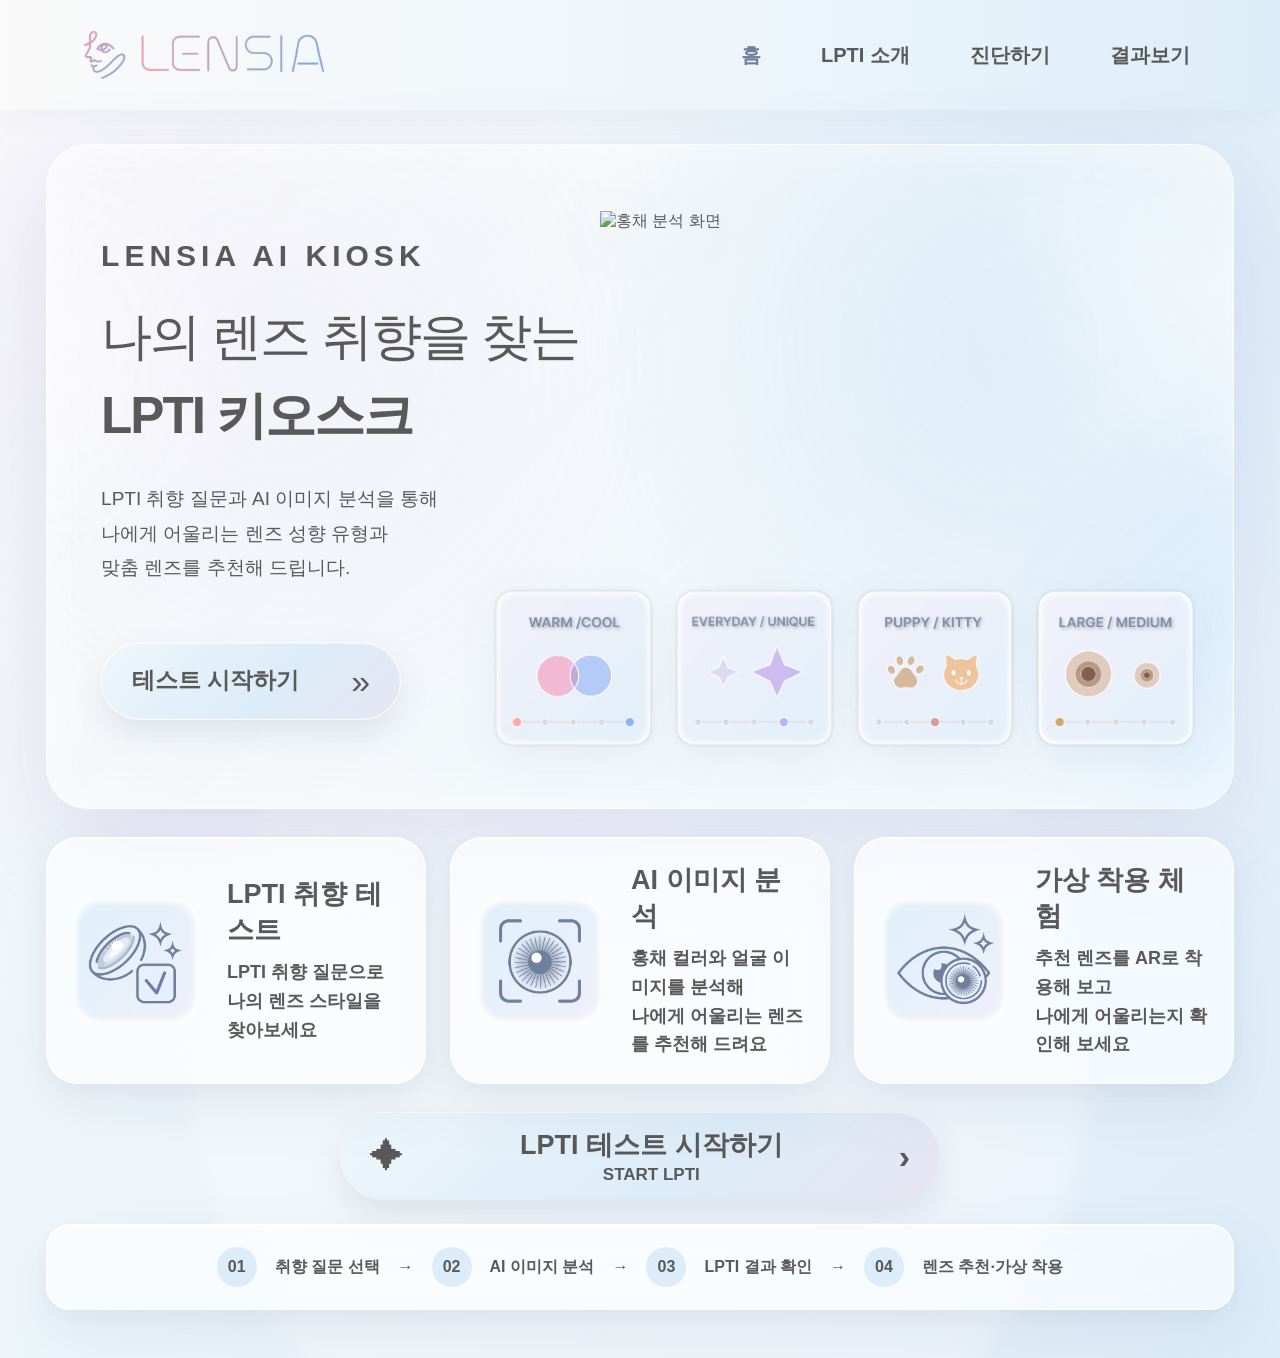
==== commit 6275e9fe: "Change shadow" ====
--- a/index.html
+++ b/index.html
@@ -224,7 +224,7 @@
       <!-- =====================================================
           홍채 이미지 분석 페이지
           LPTI 설문 완료 후 표시되는 진단하기 두 번째 단계
-      ===================================================== -->
+      ====================================================== -->
       <section id="iris-page" class="page">
         <section class="iris-analysis-shell glass-card">
 
--- a/css/style.css
+++ b/css/style.css
@@ -3245,4 +3245,94 @@
     padding: 7px 2px !important;
     font-size: 12px !important;
   }
-}+}
+
+/* =========================================================
+   LENSIA INTERACTION TONE SYNC — FINAL
+   가상 착용 업로드 버튼과 동일한 하늘색 중심 호버톤
+   + 진단 선택 상태
+   + 현재 페이지 헤더 글자 유지
+========================================================= */
+
+/* 공통으로 사용할 호버톤
+   #eef6fb → #dcecf8 → 은은한 연보라 */
+.ghost-button:hover,
+.secondary-button:hover {
+  color: #4f5d73 !important;
+  background:
+    linear-gradient(
+      135deg,
+      #eef6fb 0%,
+      #dcecf8 72%,
+      #e8e6f2 100%
+    ) !important;
+  border-color: rgba(111, 127, 157, 0.16) !important;
+  box-shadow:
+    0 14px 30px rgba(98, 116, 143, 0.14),
+    inset 0 1px 0 rgba(255, 255, 255, 0.88) !important;
+  transform: translateY(-2px) !important;
+}
+
+/* 진단하기 선택지 호버 */
+.answer-card:hover {
+  color: #4f5d73 !important;
+  background:
+    linear-gradient(
+      135deg,
+      #eef6fb 0%,
+      #dcecf8 72%,
+      #e8e6f2 100%
+    ) !important;
+  border-color: #c8deed !important;
+  box-shadow:
+    0 14px 30px rgba(98, 116, 143, 0.14),
+    inset 0 1px 0 rgba(255, 255, 255, 0.88) !important;
+}
+
+/* 진단하기 선택 완료 상태 */
+.answer-card.selected {
+  color: #4f5d73 !important;
+  background:
+    linear-gradient(
+      135deg,
+      #eef6fb 0%,
+      #dcecf8 72%,
+      #e8e6f2 100%
+    ) !important;
+  border-color: #b8d2e4 !important;
+  box-shadow:
+    0 16px 34px rgba(98, 116, 143, 0.15),
+    inset 0 1px 0 rgba(255, 255, 255, 0.9) !important;
+}
+
+/* 선택지 안쪽 아이콘도 같은 계열 */
+.answer-card:hover span,
+.answer-card.selected span {
+  color: #6f7f9d !important;
+  background:
+    linear-gradient(
+      145deg,
+      rgba(255, 255, 255, 0.94),
+      rgba(238, 246, 251, 0.84)
+    ) !important;
+}
+
+/* 현재 페이지 메뉴:
+   페이지를 벗어나기 전까지 active 클래스가 유지되는 동안 색상 유지 */
+.nav-link.active,
+.nav-link.active:hover {
+  color: #6f7f9d !important;
+  background: transparent !important;
+  box-shadow: none !important;
+  font-weight: 800 !important;
+}
+
+/* 일반 메뉴는 기존 회색 */
+.nav-link:not(.active) {
+  color: #595959 !important;
+}
+
+/* 일반 메뉴 호버 */
+.nav-link:not(.active):hover {
+  color: #6f7f9d !important;
+}
--- a/css/iris.css
+++ b/css/iris.css
@@ -887,3 +887,48 @@
   border-color: rgba(200,222,237,.56) !important;
   border-top-color: #6f7f9d !important;
 }
+
+/* =========================================================
+   IRIS UPLOAD HOVER TONE SYNC — FINAL
+   가상 착용 카메라 촬영하기와 동일한 톤
+========================================================= */
+
+.iris-main-button {
+  color: #595959 !important;
+  background: rgba(255, 255, 255, 0.74) !important;
+  border-color: rgba(111, 127, 157, 0.13) !important;
+  box-shadow:
+    0 10px 26px rgba(98, 116, 143, 0.08),
+    inset 0 1px 0 rgba(255, 255, 255, 0.84) !important;
+}
+
+/* 카메라 촬영 / 이미지 업로드 모두 동일한 호버톤 */
+.iris-main-button:hover,
+.iris-camera-button:hover,
+.iris-upload-button:hover {
+  color: #4f5d73 !important;
+  background:
+    linear-gradient(
+      135deg,
+      #eef6fb 0%,
+      #dcecf8 72%,
+      #e8e6f2 100%
+    ) !important;
+  border-color: rgba(111, 127, 157, 0.16) !important;
+  box-shadow:
+    0 14px 30px rgba(98, 116, 143, 0.14),
+    inset 0 1px 0 rgba(255, 255, 255, 0.88) !important;
+  transform: translateY(-2px) !important;
+}
+
+/* 아이콘 박스도 가상 착용과 동일 */
+.iris-button-icon,
+.iris-button-image {
+  color: #6f7f9d !important;
+  background:
+    linear-gradient(
+      145deg,
+      rgba(255, 255, 255, 0.9),
+      rgba(238, 246, 251, 0.78)
+    ) !important;
+}
